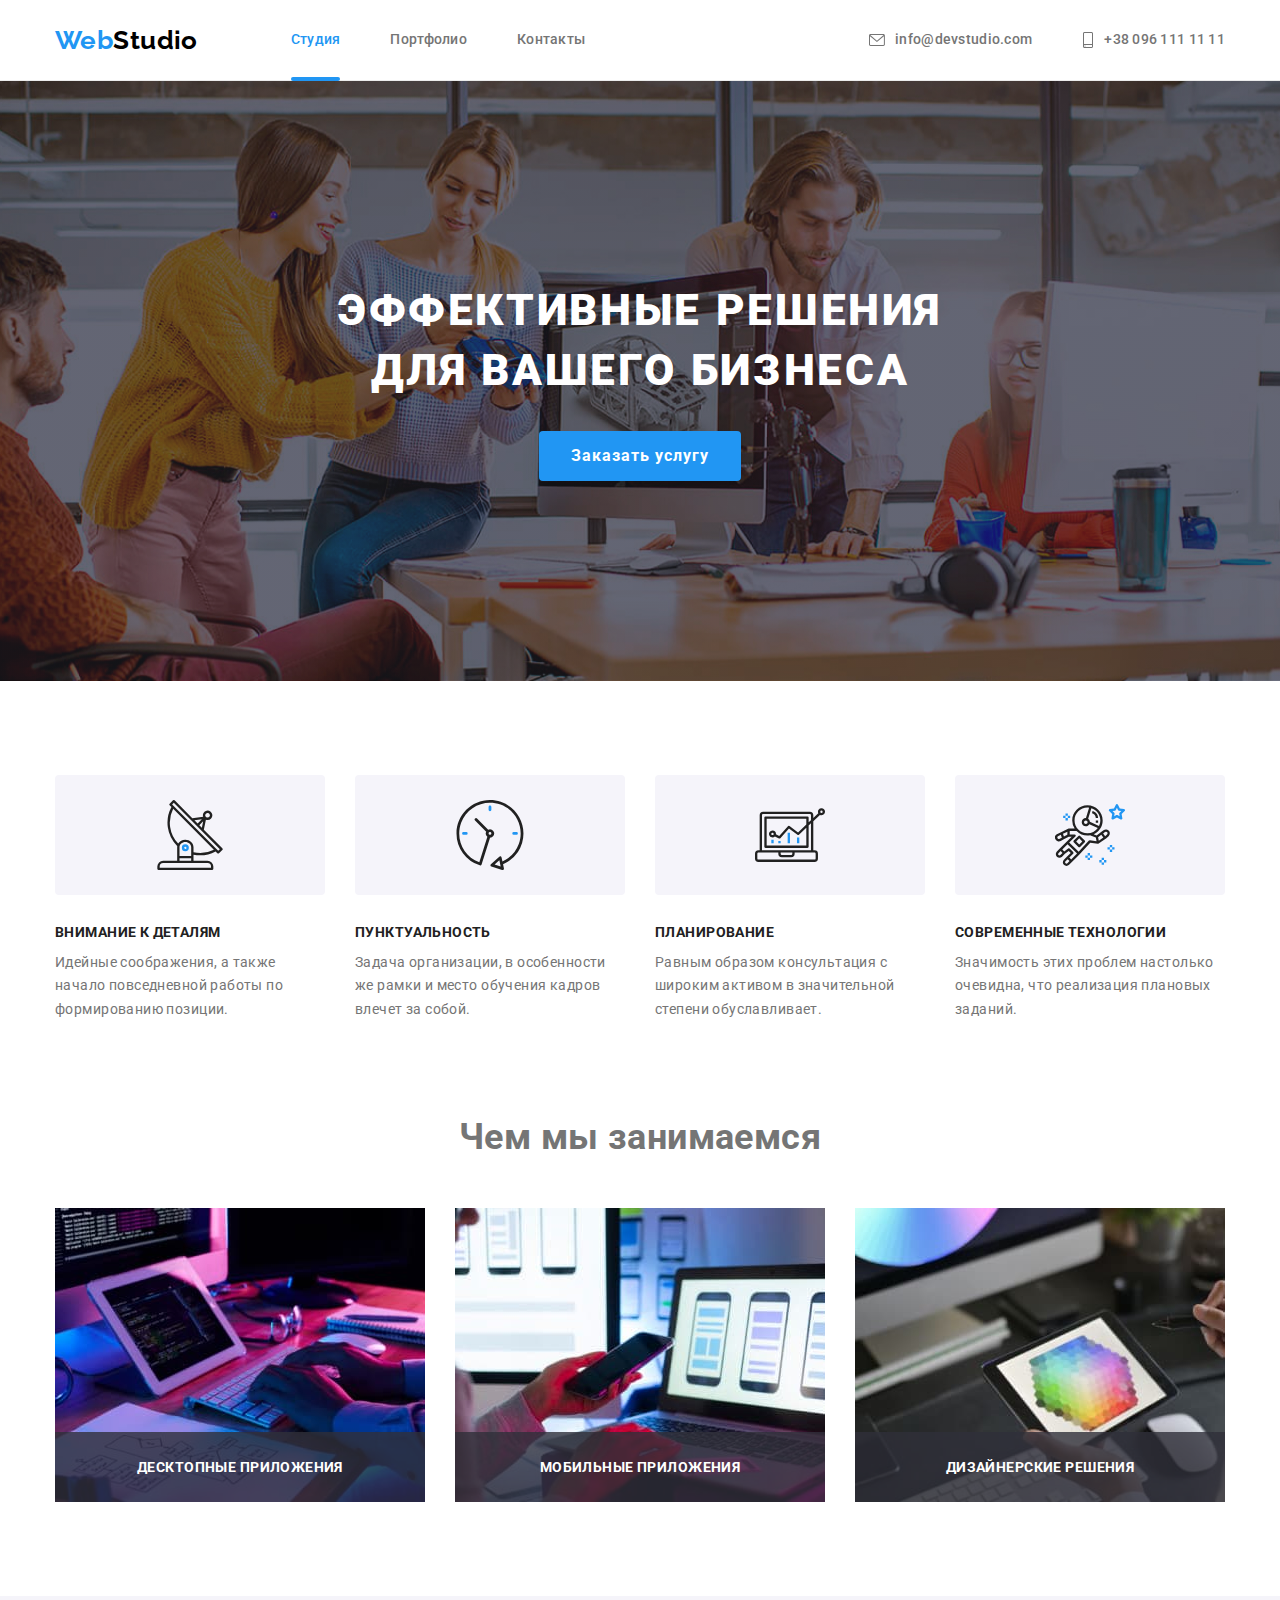
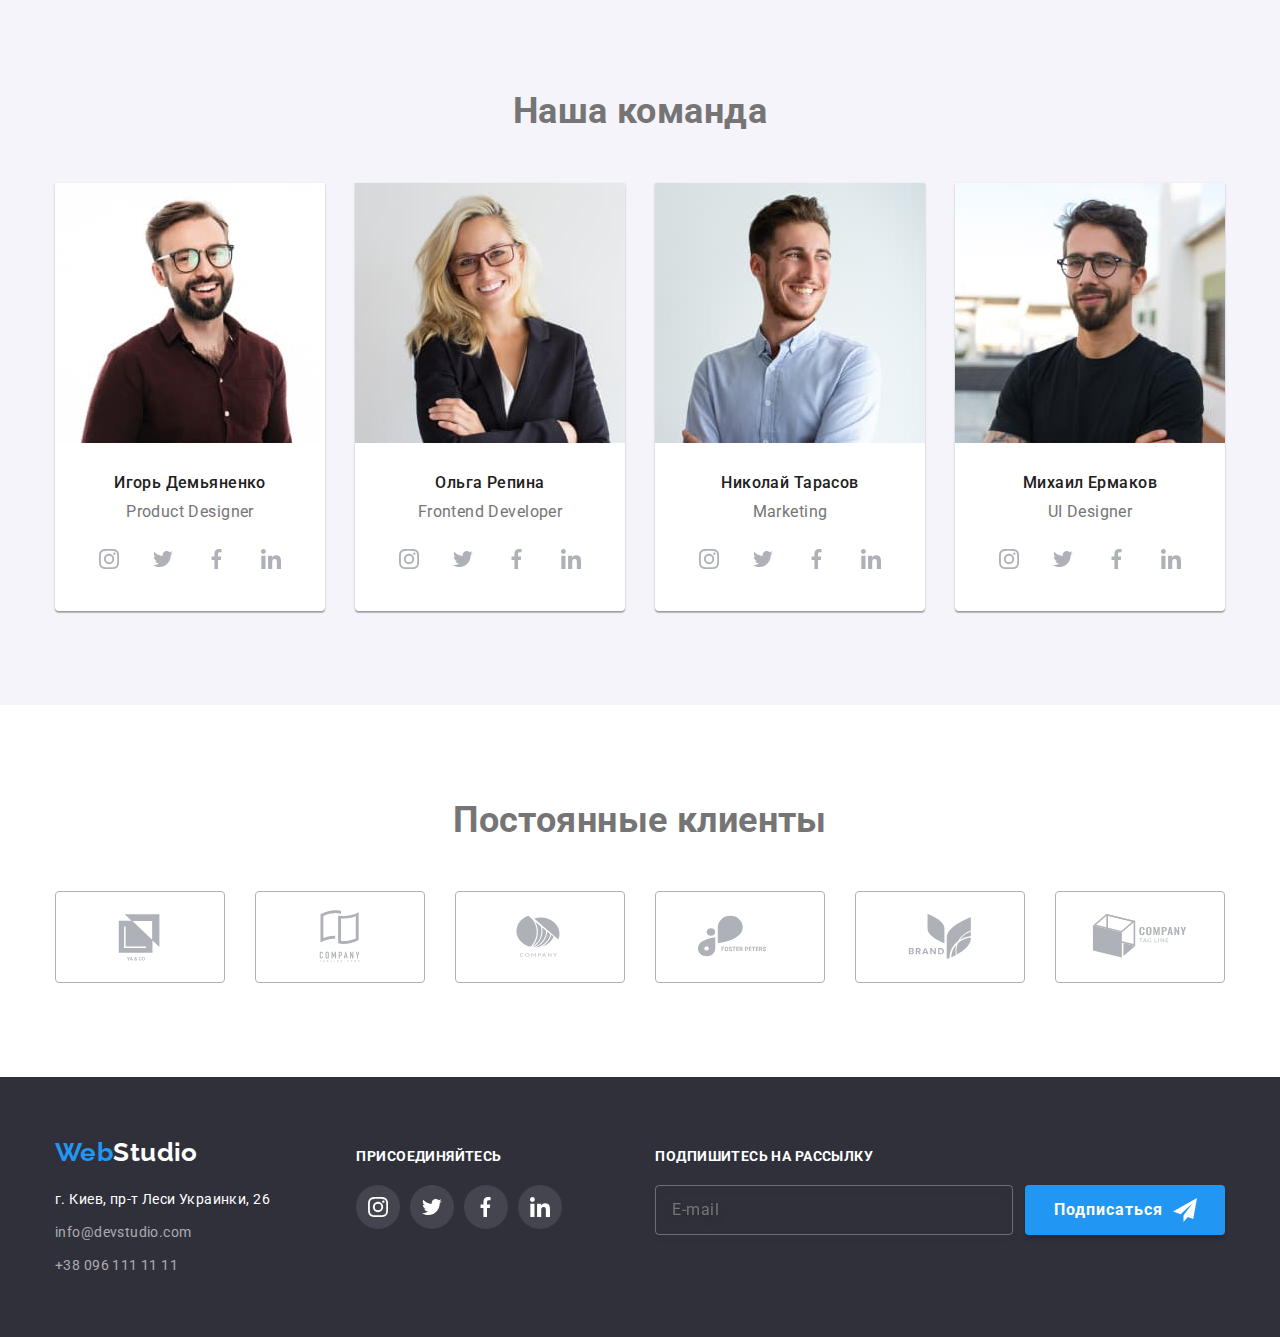
==== index.html @ 182e775f "Переніс файли з 7 ДЗ" ====
<!DOCTYPE html>
<html lang="ru">
  <head>
    <meta charset="UTF-8" />
    <meta http-equiv="X-UA-Compatible" content="IE=edge" />
    <meta name="viewport" content="width=device-width, initial-scale=1.0" />
    <title>Студия</title>
    <link
      rel="stylesheet"
      href="https://cdnjs.cloudflare.com/ajax/libs/modern-normalize/1.1.0/modern-normalize.min.css"
    />
    <link
      href="https://fonts.googleapis.com/css2?family=Raleway:wght@700&family=Roboto:wght@400;500;700;900&display=swap"
      rel="stylesheet"
    />
    <link rel="stylesheet" href="./css/main.min.css" />
  </head>
  <body>
    <!-- header сайту -->
    <header class="page-header">
      <div class="container container__page-header">
        <div class="main-menu">
          <a href="./index.html" class="logo logo__header"
            >Web<span class="logo__dark">Studio</span>
          </a>
          <nav class="nav">
            <ul class="nav-list">
              <li class="nav-list__item">
                <a href="./index.html" class="nav-list__link nav-list__link--active">Студия</a>
              </li>
              <li class="nav-list__item">
                <a href="./portfolio.html" class="nav-list__link">Портфолио</a>
              </li>
              <li class="nav-list__item"><a href="./" class="nav-list__link">Контакты</a></li>
            </ul>
          </nav>
        </div>
        <ul class="contact">
          <li class="contact__item">
            <a href="mailto:info@devstudio.com" class="contact__link">
              <svg class="contact__icon" width="16" height="12">
                <use href="./images/icons.svg#icon-mail"></use>
              </svg>
              info@devstudio.com
            </a>
          </li>
          <li class="contact__item">
            <a href="tel:+380961111111" class="contact__link">
              <svg class="contact__icon" width="12" height="16">
                <use href="./images/icons.svg#icon-phone"></use>
              </svg>
              +38 096 111 11 11
            </a>
          </li>
        </ul>
      </div>
    </header>

    <!-- main сторінки -->
    <main>
      <!-- Герой -->
      <section class="hero">
        <div class="container">
          <h1 class="hero__title">
            Эффективные решения <br />
            для вашего бизнеса
          </h1>
          <button type="button" class="btn btn__hero" data-modal-open>Заказать услугу</button>
        </div>
      </section>

      <!-- Преимущества -->
      <section class="section">
        <div class="container">
          <h2 class="visually-hidden">Преимущества</h2>
          <ul class="advantages">
            <li class="advantages__item">
              <div class="advantages__img-bcg">
                <svg class="advantages__img">
                  <use href="./images/icons.svg#icon-antenna"></use>
                </svg>
              </div>
              <h3 class="advantages__title">Внимание к деталям</h3>
              <p class="advantages__desc">
                Идейные соображения, а также начало повседневной работы по формированию позиции.
              </p>
            </li>
            <li class="advantages__item">
              <div class="advantages__img-bcg">
                <svg class="advantages__img">
                  <use href="./images/icons.svg#icon-clock"></use>
                </svg>
              </div>
              <h3 class="advantages__title">Пунктуальность</h3>
              <p class="advantages__desc">
                Задача организации, в особенности же рамки и место обучения кадров влечет за собой.
              </p>
            </li>
            <li class="advantages__item">
              <div class="advantages__img-bcg">
                <svg class="advantages__img">
                  <use href="./images/icons.svg#icon-diagram"></use>
                </svg>
              </div>
              <h3 class="advantages__title">Планирование</h3>
              <p class="advantages__desc">
                Равным образом консультация с широким активом в значительной степени обуславливает.
              </p>
            </li>
            <li class="advantages__item">
              <div class="advantages__img-bcg">
                <svg class="advantages__img">
                  <use href="./images/icons.svg#icon-astronaut"></use>
                </svg>
              </div>
              <h3 class="advantages__title">Современные технологии</h3>
              <p class="advantages__desc">
                Значимость этих проблем настолько очевидна, что реализация плановых заданий.
              </p>
            </li>
          </ul>
        </div>
      </section>

      <!-- Чем мы занимаемся -->
      <section class="section section--nopaddingtop">
        <div class="container">
          <h2 class="section__title">Чем мы занимаемся</h2>
          <ul class="activity">
            <li class="activity__item">
              <img
                src="./images/programming.jpg"
                alt="Процесс создания программного обеспечения"
                width="370"
                height="294"
              />
              <h3 class="activity__title">Десктопные приложения</h3>
            </li>
            <li class="activity__item">
              <img
                src="./images/qa.jpg"
                alt="Как мы тестируем наши проекты"
                width="370"
                height="294"
              />
              <h3 class="activity__title">Мобильные приложения</h3>
            </li>
            <li class="activity__item">
              <img
                src="./images/design.jpg"
                alt="Процесс создания индивидуального дизайна"
                width="370"
                height="294"
              />
              <h3 class="activity__title">Дизайнерские решения</h3>
            </li>
          </ul>
        </div>
      </section>

      <!-- Наша команда -->
      <section class="section section--team-bcg">
        <div class="container">
          <h2 class="section__title">Наша команда</h2>
          <ul class="team">
            <li class="team__item">
              <img
                src="./images/ihor.jpg"
                alt="Игорь Демьяненко продукт дизайнер"
                width="270"
                height="260"
              />
              <div class="team__div-desc">
                <h3 class="team__title">Игорь Демьяненко</h3>
                <p class="team__desc">Product Designer</p>
                <ul class="social">
                  <li class="social__item">
                    <a
                      class="social__link"
                      href="https://www.instagram.com/"
                      target="_blank"
                      rel="noopener noreferrer"
                    >
                      <svg class="social__icon">
                        <use href="./images/icons.svg#icon-instagram"></use>
                      </svg>
                    </a>
                  </li>
                  <li class="social__item">
                    <a
                      class="social__link"
                      href="https://twitter.com/"
                      target="_blank"
                      rel="noopener noreferrer"
                    >
                      <svg class="social__icon">
                        <use href="./images/icons.svg#icon-twitter"></use>
                      </svg>
                    </a>
                  </li>
                  <li class="social__item">
                    <a
                      class="social__link"
                      href="facebook.com"
                      target="_blank"
                      rel="noopener norferrer"
                    >
                      <svg class="social__icon">
                        <use href="./images/icons.svg#icon-facebook"></use>
                      </svg>
                    </a>
                  </li>
                  <li class="social__item">
                    <a
                      class="social__link"
                      href="https://linkedin.com/"
                      target="_blank"
                      rel="noopener noreferrer"
                    >
                      <svg class="social__icon">
                        <use href="./images/icons.svg#icon-linkedin"></use>
                      </svg>
                    </a>
                  </li>
                </ul>
              </div>
            </li>
            <li class="team__item">
              <img
                src="./images/olha.jpg"
                alt="Ольга Репина фронтент разработчик"
                width="270"
                height="260"
              />
              <div class="team__div-desc">
                <h3 class="team__title">Ольга Репина</h3>
                <p class="team__desc">Frontend Developer</p>
                <ul class="social">
                  <li class="social__item">
                    <a
                      class="social__link"
                      href="https://www.instagram.com/"
                      target="_blank"
                      rel="noopener noreferrer"
                    >
                      <svg class="social__icon">
                        <use href="./images/icons.svg#icon-instagram"></use>
                      </svg>
                    </a>
                  </li>
                  <li class="social__item">
                    <a
                      class="social__link"
                      href="https://twitter.com/"
                      target="_blank"
                      rel="noopener noreferrer"
                    >
                      <svg class="social__icon">
                        <use href="./images/icons.svg#icon-twitter"></use>
                      </svg>
                    </a>
                  </li>
                  <li class="social__item">
                    <a
                      class="social__link"
                      href="facebook.com"
                      target="_blank"
                      rel="noopener norferrer"
                    >
                      <svg class="social__icon">
                        <use href="./images/icons.svg#icon-facebook"></use>
                      </svg>
                    </a>
                  </li>
                  <li class="social__item">
                    <a
                      class="social__link"
                      href="https://linkedin.com/"
                      target="_blank"
                      rel="noopener noreferrer"
                    >
                      <svg class="social__icon">
                        <use href="./images/icons.svg#icon-linkedin"></use>
                      </svg>
                    </a>
                  </li>
                </ul>
              </div>
            </li>
            <li class="team__item">
              <img
                src="./images/myhail.jpg"
                alt="Николай Тарасов маркетинг"
                width="270"
                height="260"
              />
              <div class="team__div-desc">
                <h3 class="team__title">Николай Тарасов</h3>
                <p class="team__desc">Marketing</p>
                <ul class="social">
                  <li class="social__item">
                    <a
                      class="social__link"
                      href="https://www.instagram.com/"
                      target="_blank"
                      rel="noopener noreferrer"
                    >
                      <svg class="social__icon">
                        <use href="./images/icons.svg#icon-instagram"></use>
                      </svg>
                    </a>
                  </li>
                  <li class="social__item">
                    <a
                      class="social__link"
                      href="https://twitter.com/"
                      target="_blank"
                      rel="noopener noreferrer"
                    >
                      <svg class="social__icon">
                        <use href="./images/icons.svg#icon-twitter"></use>
                      </svg>
                    </a>
                  </li>
                  <li class="social__item">
                    <a
                      class="social__link"
                      href="facebook.com"
                      target="_blank"
                      rel="noopener norferrer"
                    >
                      <svg class="social__icon">
                        <use href="./images/icons.svg#icon-facebook"></use>
                      </svg>
                    </a>
                  </li>
                  <li class="social__item">
                    <a
                      class="social__link"
                      href="https://linkedin.com/"
                      target="_blank"
                      rel="noopener noreferrer"
                    >
                      <svg class="social__icon">
                        <use href="./images/icons.svg#icon-linkedin"></use>
                      </svg>
                    </a>
                  </li>
                </ul>
              </div>
            </li>
            <li class="team__item">
              <img
                src="./images/nikilaj.jpg"
                class="team-member-img"
                alt="Михаил Ермаков дизайнер"
                width="270"
                height="260"
              />
              <div class="team__div-desc">
                <h3 class="team__title">Михаил Ермаков</h3>
                <p class="team__desc">UI Designer</p>
                <ul class="social">
                  <li class="social__item">
                    <a
                      class="social__link"
                      href="https://www.instagram.com/"
                      target="_blank"
                      rel="noopener noreferrer"
                    >
                      <svg class="social__icon">
                        <use href="./images/icons.svg#icon-instagram"></use>
                      </svg>
                    </a>
                  </li>
                  <li class="social__item">
                    <a
                      class="social__link"
                      href="https://twitter.com/"
                      target="_blank"
                      rel="noopener noreferrer"
                    >
                      <svg class="social__icon">
                        <use href="./images/icons.svg#icon-twitter"></use>
                      </svg>
                    </a>
                  </li>
                  <li class="social__item">
                    <a
                      class="social__link"
                      href="facebook.com"
                      target="_blank"
                      rel="noopener norferrer"
                    >
                      <svg class="social__icon">
                        <use href="./images/icons.svg#icon-facebook"></use>
                      </svg>
                    </a>
                  </li>
                  <li class="social__item">
                    <a
                      class="social__link"
                      href="https://linkedin.com/"
                      target="_blank"
                      rel="noopener noreferrer"
                    >
                      <svg class="social__icon">
                        <use href="./images/icons.svg#icon-linkedin"></use>
                      </svg>
                    </a>
                  </li>
                </ul>
              </div>
            </li>
          </ul>
        </div>
      </section>

      <!-- Постоянные клиенты -->
      <section class="section">
        <div class="container">
          <h2 class="section__title">Постоянные клиенты</h2>
          <ul class="clients">
            <li class="clients__item">
              <a href="./" class="clients__link">
                <svg class="clients__logo">
                  <use href="./images/icons.svg#icon-ya-co"></use>
                </svg>
              </a>
            </li>
            <li class="clients__item">
              <a href="./" class="clients__link">
                <svg class="clients__logo">
                  <use href="./images/icons.svg#icon-tagline-company"></use>
                </svg>
              </a>
            </li>
            <li class="clients__item">
              <a href="./" class="clients__link">
                <svg class="clients__logo">
                  <use href="./images/icons.svg#icon-company"></use>
                </svg>
              </a>
            </li>
            <li class="clients__item">
              <a href="./" class="clients__link">
                <svg class="clients__logo">
                  <use href="./images/icons.svg#icon-foster-peters"></use>
                </svg>
              </a>
            </li>
            <li class="clients__item">
              <a href="./" class="clients__link">
                <svg class="clients__logo">
                  <use href="./images/icons.svg#icon-brand"></use>
                </svg>
              </a>
            </li>
            <li class="clients__item">
              <a href="./" class="clients__link">
                <svg class="clients__logo">
                  <use href="./images/icons.svg#icon-company-tag-line"></use>
                </svg>
              </a>
            </li>
          </ul>
        </div>
      </section>
    </main>

    <!-- footer сайту -->
    <footer class="footer">
      <div class="container container__footer">
        <div class="footer_address-box">
          <a href="./index.html" class="logo logo__footer"
            >Web<span class="logo logo__light">Studio</span></a
          >
          <address class="address">
            <ul>
              <li class="address__item">
                <a
                  href="https://goo.gl/maps/K3Pn72QrReQsGpMP8"
                  class="address__link"
                  target="_blank"
                  rel="noopener noreferrer"
                  >г. Киев, пр-т Леси Украинки, 26</a
                >
              </li>
              <li class="address__item">
                <a href="mailto:info@devstudio.com" class="address__link address__link--contacts"
                  >info@devstudio.com</a
                >
              </li>
              <li class="address__item">
                <a href="tel:+380961111111" class="address__link address__link--contacts"
                  >+38 096 111 11 11</a
                >
              </li>
            </ul>
          </address>
        </div>
        <div class="footer__social-box">
          <h3 class="footer__title">Присоединяйтесь</h3>
          <ul class="social">
            <li class="social__item">
              <a
                class="social__link social__footer"
                href="https://www.instagram.com/"
                target="_blank"
                rel="noopener noreferrer"
              >
                <svg class="social__icon social__icon--light">
                  <use href="./images/icons.svg#icon-instagram"></use>
                </svg>
              </a>
            </li>
            <li class="social__item">
              <a
                class="social__link social__footer"
                href="https://twitter.com/"
                target="_blank"
                rel="noopener noreferrer"
              >
                <svg class="social__icon social__icon--light">
                  <use href="./images/icons.svg#icon-twitter"></use>
                </svg>
              </a>
            </li>
            <li class="social__item">
              <a
                class="social__link social__footer"
                href="facebook.com"
                target="_blank"
                rel="noopener norferrer"
              >
                <svg class="social__icon social__icon--light">
                  <use href="./images/icons.svg#icon-facebook"></use>
                </svg>
              </a>
            </li>
            <li class="social__item">
              <a
                class="social__link social__footer"
                href="https://linkedin.com/"
                target="_blank"
                rel="noopener noreferrer"
              >
                <svg class="social__icon social__icon--light">
                  <use href="./images/icons.svg#icon-linkedin"></use>
                </svg>
              </a>
            </li>
          </ul>
        </div>
        <div class="footer__form-box">
          <h3 class="footer__title">Подпишитесь на рассылку</h3>
          <form class="footer__form">
            <label class="footer__form-label">
              <input type="email" placeholder="E-mail" class="footer__form-input" />
            </label>
            <button type="submit" class="footer__btn-send">
              Подписаться
              <svg class="footer__form-icon">
                <use href="./images/icons.svg#icon-send"></use>
              </svg>
            </button>
          </form>
        </div>
      </div>
    </footer>

    <!-- Backdrop -->
    <div class="backdrop is-hidden" data-modal>
      <div class="modal">
        <button class="modal__close" data-modal-close>
          <svg class="modal__close-icon">
            <use href="./images/icons.svg#icon-close"></use>
          </svg>
        </button>
        <h2 class="modal__title">Оставьте свои данные, мы вам перезвоним</h2>
        <form class="modal__form">
          <label class="modal__form-label"
            ><span class="modal__form-text">Имя</span>
            <input type="text" name="name" placeholder=" " class="modal__form-input" />
            <svg class="modal__form-icon">
              <use href="./images/icons.svg#icon-person-form"></use>
            </svg>
          </label>
          <label class="modal__form-label"
            ><span class="modal__form-text">Телефон</span>
            <input type="tel" name="tel" placeholder=" " class="modal__form-input" />
            <svg class="modal__form-icon">
              <use href="./images/icons.svg#icon-phone-form"></use>
            </svg>
          </label>
          <label class="modal__form-label"
            ><span class="modal__form-text">Почта</span>
            <input type="email" name="email" placeholder=" " class="modal__form-input" />
            <svg class="modal__form-icon">
              <use href="./images/icons.svg#icon-email-form"></use>
            </svg>
          </label>
          <label class="modal__form-label modal__form-label--textarea"
            ><span class="modal__form-text">Комментарий</span>
            <textarea
              name="coment"
              placeholder="Введите текст"
              class="modal__form-textarea"
            ></textarea>
          </label>
          <label class="modal__form-checkbox">
            <input type="checkbox" name="checkbox" class="modal__checkbox" />
            <span class="form__checkbox-icon"></span>
            Соглашаюсь с рассылкой и принимаю
            <a href="./" class="form__checkbox-link">Условия договора</a>
          </label>
          <button type="submit" class="btn btn__modal">Отправить</button>
        </form>
      </div>
    </div>

    <!-- Підключення js на сайт -->
    <script src="./js/modal.js"></script>
  </body>
</html>
---- css/main.min.css ----
h1,h2,h3,h4,h5,h6,p,ul,li{margin:0}img{display:block;max-width:100%;height:auto}ul{padding:0;list-style:none}a{text-decoration:none}body{font-family:"Roboto",sans-serif;font-size:14px;letter-spacing:0.03em;color:#757575;background-color:#fff}.container{width:1200px;padding:0 15px;margin:0 auto}.container__page-header{display:-webkit-box;display:-ms-flexbox;display:flex;-webkit-box-align:center;-ms-flex-align:center;align-items:center;-webkit-box-pack:justify;-ms-flex-pack:justify;justify-content:space-between}.logo{font-family:"Raleway",sans-serif;font-weight:700;font-size:26px;line-height:1.19;color:#2196f3}.logo__dark{color:#000}.logo__light{color:#fff}.logo__header{margin-right:93px}.logo__footer{display:block;margin-bottom:20px}.page-header{border-bottom:1px solid #ececec}.main-menu{display:-webkit-inline-box;display:-ms-inline-flexbox;display:inline-flex;-webkit-box-align:center;-ms-flex-align:center;align-items:center}.nav-list{display:-webkit-inline-box;display:-ms-inline-flexbox;display:inline-flex}.nav-list__item:not(:last-child),.contact__item:not(:last-child){margin-right:50px}.nav-list__link{display:block;font-weight:500;line-height:1.14;letter-spacing:0.02em;padding:32px 0;color:var(--body-title-color);-webkit-transition:color 250ms cubic-bezier(0.4, 0, 0.2, 1);transition:color 250ms cubic-bezier(0.4, 0, 0.2, 1)}.nav-list__link:hover,.nav-list__link:focus{color:#2196f3}.nav-list__link--active{position:relative;color:#2196f3}.nav-list__link--active::after{content:'';position:absolute;width:100%;height:4px;bottom:-1px;left:0;border-radius:2px;background-color:#2196f3}.contact{display:-webkit-inline-box;display:-ms-inline-flexbox;display:inline-flex}.contact__link{display:-webkit-box;display:-ms-flexbox;display:flex;-webkit-box-align:center;-ms-flex-align:center;align-items:center;color:#757575;font-weight:500;line-height:1.14;letter-spacing:0.02em;padding:32px 0;-webkit-transition:color 250ms cubic-bezier(0.4, 0, 0.2, 1);transition:color 250ms cubic-bezier(0.4, 0, 0.2, 1)}.contact__link:hover .contact__icon,.contact__link:focus .contact__icon{fill:#2196f3}.contact__link:hover,.contact__link:focus{color:#2196f3}.contact__icon{margin-right:10px;fill:currentColor;-webkit-transition:fill 250ms cubic-bezier(0.4, 0, 0.2, 1);transition:fill 250ms cubic-bezier(0.4, 0, 0.2, 1)}.hero{padding-top:200px;padding-bottom:200px;background:-webkit-gradient(linear, left top, left bottom, from(rgba(47,48,58,0.4)), to(rgba(47,48,58,0.4))),url(./../images/Img.jpg);background:linear-gradient(rgba(47,48,58,0.4), rgba(47,48,58,0.4)),url(./../images/Img.jpg);background-repeat:no-repeat;background-position:center;background-size:1600px;max-width:1600px;margin:0 auto}.hero .container{text-align:center}.hero__title{margin-bottom:30px;font-weight:900;font-size:44px;line-height:1.36;text-align:center;letter-spacing:0.06em;text-transform:uppercase;color:#fff}.btn{border:none;border-radius:4px;font-family:inherit;font-weight:500;font-size:16px;line-height:1.63;text-align:center;letter-spacing:0.03em;color:#212121;background-color:#f5f4fa;cursor:pointer;-webkit-transition:background-color 250ms cubic-bezier(0.4, 0, 0.2, 1),color 250ms cubic-bezier(0.4, 0, 0.2, 1),-webkit-box-shadow 250ms cubic-bezier(0.4, 0, 0.2, 1);transition:background-color 250ms cubic-bezier(0.4, 0, 0.2, 1),color 250ms cubic-bezier(0.4, 0, 0.2, 1),-webkit-box-shadow 250ms cubic-bezier(0.4, 0, 0.2, 1);transition:background-color 250ms cubic-bezier(0.4, 0, 0.2, 1),color 250ms cubic-bezier(0.4, 0, 0.2, 1),box-shadow 250ms cubic-bezier(0.4, 0, 0.2, 1);transition:background-color 250ms cubic-bezier(0.4, 0, 0.2, 1),color 250ms cubic-bezier(0.4, 0, 0.2, 1),box-shadow 250ms cubic-bezier(0.4, 0, 0.2, 1),-webkit-box-shadow 250ms cubic-bezier(0.4, 0, 0.2, 1)}.btn__hero{padding:10px 32px;font-weight:700;line-height:1.87;letter-spacing:0.06em;color:#fff;background-color:#2196f3;-webkit-box-shadow:0px 4px 4px rgba(0,0,0,0.15);box-shadow:0px 4px 4px rgba(0,0,0,0.15)}.btn__hero:hover,.btn__hero:focus{background:#188ce8}.section{padding-top:94px;padding-bottom:94px}.section--nopaddingtop{padding-top:0}.section--team-bcg{background-color:#f5f4fa}.section__title{margin-bottom:50px;font-weight:700;font-size:36px;line-height:1.17;text-align:center;color:#757575}.visually-hidden{position:absolute;width:1px;height:1px;margin:-1px;border:0;padding:0;white-space:nowrap;-webkit-clip-path:inset(100%);clip-path:inset(100%);clip:rect(0 0 0 0);overflow:hidden}.advantages{display:-webkit-box;display:-ms-flexbox;display:flex}.advantages__item{width:270px}.advantages__item:not(:last-child){margin-right:30px}.advantages__img-bcg{display:-webkit-box;display:-ms-flexbox;display:flex;-webkit-box-align:center;-ms-flex-align:center;align-items:center;-webkit-box-pack:center;-ms-flex-pack:center;justify-content:center;height:120px;margin-bottom:30px;background-color:#f5f4fa;border-radius:4px}.advantages__img{width:70px;height:70px}.advantages__title{margin-bottom:10px;font-size:14px;font-weight:700;line-height:1.14;text-transform:uppercase;color:#212121}.advantages__desc{line-height:1.71}.activity{display:-webkit-box;display:-ms-flexbox;display:flex}.activity__item{position:relative}.activity__item:not(:last-child){margin-right:30px}.activity__title{position:absolute;bottom:0;left:0;display:-webkit-box;display:-ms-flexbox;display:flex;-webkit-box-align:center;-ms-flex-align:center;align-items:center;-webkit-box-pack:center;-ms-flex-pack:center;justify-content:center;width:100%;height:70px;font-size:14px;text-transform:uppercase;color:#fff;background-color:rgba(47,48,58,0.8)}.team{display:-webkit-box;display:-ms-flexbox;display:flex}.team__item{width:270px;border-radius:0 0 4px 4px;background-color:#fff;-webkit-box-shadow:0px 1px 3px rgba(0,0,0,0.12),0px 1px 1px rgba(0,0,0,0.14),0px 2px 1px rgba(0,0,0,0.2);box-shadow:0px 1px 3px rgba(0,0,0,0.12),0px 1px 1px rgba(0,0,0,0.14),0px 2px 1px rgba(0,0,0,0.2)}.team__item:not(:last-child){margin-right:30px}.team__div-desc{padding-top:30px;padding-bottom:30px}.team__title{font-size:16px;line-height:1.19;text-align:center;margin-bottom:10px;font-weight:500;color:#212121}.team__desc{font-size:16px;line-height:1.19;text-align:center;margin-bottom:16px}.social{display:-webkit-box;display:-ms-flexbox;display:flex;-webkit-box-pack:center;-ms-flex-pack:center;justify-content:center}.social__item{width:44px;height:44px}.social__item:not(:last-child){margin-right:10px}.social__link{display:-webkit-box;display:-ms-flexbox;display:flex;-webkit-box-align:center;-ms-flex-align:center;align-items:center;-webkit-box-pack:center;-ms-flex-pack:center;justify-content:center;width:100%;height:100%;border-radius:50%;-webkit-transition:background-color 250ms cubic-bezier(0.4, 0, 0.2, 1);transition:background-color 250ms cubic-bezier(0.4, 0, 0.2, 1)}.social__link:hover,.social__link:focus{background-color:#2196f3}.social__icon{width:20px;height:20px;fill:#afb1b8;-webkit-transition:fill 250ms cubic-bezier(0.4, 0, 0.2, 1);transition:fill 250ms cubic-bezier(0.4, 0, 0.2, 1)}.social__link:hover .social__icon,.social__link:focus .social__icon{fill:#fff}.social__footer{background-color:rgba(255,255,255,0.1)}.social__icon--light{fill:#fff}.clients{display:-webkit-inline-box;display:-ms-inline-flexbox;display:inline-flex}.clients__item{width:170px;height:92px}.clients__item:not(:last-child){margin-right:30px}.clients__link{display:-webkit-box;display:-ms-flexbox;display:flex;-webkit-box-pack:center;-ms-flex-pack:center;justify-content:center;-webkit-box-align:center;-ms-flex-align:center;align-items:center;width:100%;height:100%;border:1px solid #afb1b8;border-radius:4px;-webkit-transition:border 250ms cubic-bezier(0.4, 0, 0.2, 1);transition:border 250ms cubic-bezier(0.4, 0, 0.2, 1)}.clients__link:hover,.clients__link:focus{border-color:#2196f3}.clients__logo{width:106px;height:60px;fill:#afb1b8;-webkit-transition:fill 250ms cubic-bezier(0.4, 0, 0.2, 1);transition:fill 250ms cubic-bezier(0.4, 0, 0.2, 1)}.clients__link:hover .clients__logo,.clients__link:focus .clients__logo{fill:#2196f3}.footer{padding-top:60px;padding-bottom:60px;background-color:#2f303a}.footer_address-box{margin-right:70px;-webkit-box-flex:1;-ms-flex-positive:1;flex-grow:1}.address{font-style:normal}.address__link{display:block;line-height:1.71;color:#fff}.address__link--contacts{color:rgba(255,255,255,0.6)}.address__item:not(:last-child){margin-bottom:9px}.container__footer{display:-webkit-box;display:-ms-flexbox;display:flex;-webkit-box-align:baseline;-ms-flex-align:baseline;align-items:baseline}.footer__social-box{margin-right:93px}.footer__title{margin-bottom:20px;font-size:14px;line-height:1.14;text-transform:uppercase;color:#fff}.footer__form{display:-webkit-box;display:-ms-flexbox;display:flex;-webkit-box-align:center;-ms-flex-align:center;align-items:center}.footer__form-label{margin-right:12px}.footer__form-input{width:358px;height:50px;padding:15px 16px;font-size:16px;line-height:1.25;letter-spacing:0.03em;color:rgba(255,255,255,0.6);background-color:transparent;border:1px solid rgba(255,255,255,0.3);-webkit-filter:drop-shadow(0px 4px 4px rgba(0,0,0,0.15));filter:drop-shadow(0px 4px 4px rgba(0,0,0,0.15));border-radius:4px;-webkit-transition:border-color 250ms cubic-bezier(0.4, 0, 0.2, 1);transition:border-color 250ms cubic-bezier(0.4, 0, 0.2, 1)}.footer__form-input:focus-within{outline:none;border-color:#2196f3}.footer__form-input:not(:placeholder-shown){border-color:#2196f3;color:#fff}.footer__btn-send{display:-webkit-box;display:-ms-flexbox;display:flex;-webkit-box-align:center;-ms-flex-align:center;align-items:center;text-align:center;padding:10px 28px 10px 29px;font-weight:700;font-size:16px;line-height:1.87;letter-spacing:0.06em;color:#fff;background-color:#2196f3;-webkit-box-shadow:0px 4px 4px rgba(0,0,0,0.15);box-shadow:0px 4px 4px rgba(0,0,0,0.15);border-radius:4px;border:none;cursor:pointer}.footer__form-icon{width:24px;height:24px;margin-left:10px;fill:#fff}.backdrop{position:fixed;top:0;left:0;width:100%;height:100%;background-color:rgba(0,0,0,0.2);opacity:1;-webkit-transition:opacity 250ms cubic-bezier(0.4, 0, 0.2, 1);transition:opacity 250ms cubic-bezier(0.4, 0, 0.2, 1)}.backdrop.is-hidden{opacity:0;pointer-events:none;visibility:hidden}.modal{position:absolute;top:50%;left:50%;width:528px;height:581px;padding:40px;background-color:#fff;-webkit-box-shadow:0px 1px 3px rgba(0,0,0,0.12),0px 1px 1px rgba(0,0,0,0.14),0px 2px 1px rgba(0,0,0,0.2);box-shadow:0px 1px 3px rgba(0,0,0,0.12),0px 1px 1px rgba(0,0,0,0.14),0px 2px 1px rgba(0,0,0,0.2);border-radius:4px;-webkit-transform:translate(-50%, -50%) scale(1);transform:translate(-50%, -50%) scale(1);-webkit-transition:visibility 250ms cubic-bezier(0.4, 0, 0.2, 1),-webkit-transform 250ms cubic-bezier(0.4, 0, 0.2, 1);transition:visibility 250ms cubic-bezier(0.4, 0, 0.2, 1),-webkit-transform 250ms cubic-bezier(0.4, 0, 0.2, 1);transition:transform 250ms cubic-bezier(0.4, 0, 0.2, 1),visibility 250ms cubic-bezier(0.4, 0, 0.2, 1);transition:transform 250ms cubic-bezier(0.4, 0, 0.2, 1),visibility 250ms cubic-bezier(0.4, 0, 0.2, 1),-webkit-transform 250ms cubic-bezier(0.4, 0, 0.2, 1)}.backdrop.is-hidden .modal{-webkit-transform:translate(-50%, -50%) scale(0.9);transform:translate(-50%, -50%) scale(0.9)}.modal__close{position:absolute;top:8px;right:8px;width:30px;height:30px;display:-webkit-box;display:-ms-flexbox;display:flex;-webkit-box-align:center;-ms-flex-align:center;align-items:center;-webkit-box-pack:center;-ms-flex-pack:center;justify-content:center;background-color:transparent;border-radius:50%;border:1px solid rgba(0,0,0,0.1);cursor:pointer}.modal__close-icon{width:11px;height:11px;fill:#000;-webkit-transition:fill 250ms cubic-bezier(0.4, 0, 0.2, 1);transition:fill 250ms cubic-bezier(0.4, 0, 0.2, 1)}.modal__close:hover .modal__close-icon,.modal__close:focus .modal__close-icon{fill:#2196f3}.modal__title{margin-bottom:12px;font-size:20px;text-align:center;color:#212121}.modal__form{display:-webkit-box;display:-ms-flexbox;display:flex;-webkit-box-orient:vertical;-webkit-box-direction:normal;-ms-flex-direction:column;flex-direction:column;-webkit-box-align:center;-ms-flex-align:center;align-items:center}.modal__form-label{position:relative;display:block;width:100%;margin-bottom:10px}.modal__form-label--textarea{margin-bottom:20px}.modal__form-label input,.modal__form-label textarea{width:100%;border-color:rgba(33,33,33,0.2);border-width:1px;border-style:solid;border-radius:4px;-webkit-transition:border-color 250ms cubic-bezier(0.4, 0, 0.2, 1);transition:border-color 250ms cubic-bezier(0.4, 0, 0.2, 1)}.modal__form-text{margin-bottom:4px;font-size:12px;line-height:1.17;letter-spacing:0.01em;color:#757575}.modal__form-input{height:40px;padding-left:42px;padding-right:10px}.modal__form-input:focus-within{outline:none;border-color:#2196f3}.modal__form-input:not(:placeholder-shown){border-color:#2196f3;color:#212121}.modal__form-textarea{display:block;height:120px;padding:12px 16px;resize:none}.modal__form-textarea:focus-within{outline:none;border-color:#2196f3}.modal__form-textarea:not(:placeholder-shown){border-color:#2196f3;color:#212121}.modal__form-checkbox{display:-webkit-inline-box;display:-ms-inline-flexbox;display:inline-flex;-webkit-box-align:center;-ms-flex-align:center;align-items:center;margin-bottom:30px;line-height:1.71}.modal__form-icon{width:18px;height:18px;position:absolute;bottom:11px;left:12px;fill:#212121;-webkit-transition:fill 250ms cubic-bezier(0.4, 0, 0.2, 1);transition:fill 250ms cubic-bezier(0.4, 0, 0.2, 1)}.modal__form-input:focus-within+.modal__form-icon,.modal__form-input:not(:placeholder-shown)+.modal__form-icon{fill:#2196f3}.form__checkbox-icon{width:16px;height:15px;margin-right:9px;border:2px solid #212121;border-radius:2px;background-color:transparent;background-image:none;-webkit-transition:background-color 250ms cubic-bezier(0.4, 0, 0.2, 1),background-image 250ms cubic-bezier(0.4, 0, 0.2, 1);transition:background-color 250ms cubic-bezier(0.4, 0, 0.2, 1),background-image 250ms cubic-bezier(0.4, 0, 0.2, 1)}.modal__checkbox:checked+.form__checkbox-icon{background-image:url("../images/checkbox-checked.svg");background-repeat:no-repeat;background-position:center;background-color:#2196f3;border-radius:2px;border:none}.modal__checkbox{-webkit-appearance:none;-moz-appearance:none;appearance:none}.form__checkbox-link{margin-left:4px;color:#2196f3;text-decoration:underline}.btn__modal{padding:10px 32px;font-weight:700;line-height:1.87;letter-spacing:0.06em;color:#fff;background-color:#2196f3;-webkit-box-shadow:0px 4px 4px rgba(0,0,0,0.15);box-shadow:0px 4px 4px rgba(0,0,0,0.15)}.btn__modal:hover,.btn__modal:focus{background:#188ce8}.works-nav{display:-webkit-box;display:-ms-flexbox;display:flex;-webkit-box-pack:center;-ms-flex-pack:center;justify-content:center}.works-nav__portfolio{margin-bottom:50px}.works-nav__item:not(:last-child){margin-right:8px}.btn__works{padding:6px 22px}.btn__works:active,.btn__works:hover,.btn__works:focus{background-color:#2196f3;color:#fff;-webkit-box-shadow:0px 3px 1px rgba(0,0,0,0.1),0px 1px 2px rgba(0,0,0,0.08),0px 2px 2px rgba(0,0,0,0.12);box-shadow:0px 3px 1px rgba(0,0,0,0.1),0px 1px 2px rgba(0,0,0,0.08),0px 2px 2px rgba(0,0,0,0.12)}.layout{display:-webkit-box;display:-ms-flexbox;display:flex;-ms-flex-wrap:wrap;flex-wrap:wrap}.layout__works{margin-top:-30px;margin-left:-30px}.works__link{display:block}.works__link:hover,.works__link:focus{-webkit-box-shadow:0px 1px 1px rgba(0,0,0,0.12),0px 4px 4px rgba(0,0,0,0.06),1px 4px 6px rgba(0,0,0,0.16);box-shadow:0px 1px 1px rgba(0,0,0,0.12),0px 4px 4px rgba(0,0,0,0.06),1px 4px 6px rgba(0,0,0,0.16);cursor:pointer}.works__item{-ms-flex-preferred-size:calc((100% - 90px) / 3);flex-basis:calc((100% - 90px) / 3);margin-top:30px;margin-left:30px}.works__img{position:relative;overflow:hidden}.works__overlay{position:absolute;width:100%;height:100%;display:-webkit-box;display:-ms-flexbox;display:flex;-webkit-box-align:center;-ms-flex-align:center;align-items:center;background-color:rgba(33,150,243,0.9);-webkit-transform:translate(0, 0);transform:translate(0, 0);-webkit-transition:-webkit-transform 250ms cubic-bezier(0.4, 0, 0.2, 1);transition:-webkit-transform 250ms cubic-bezier(0.4, 0, 0.2, 1);transition:transform 250ms cubic-bezier(0.4, 0, 0.2, 1);transition:transform 250ms cubic-bezier(0.4, 0, 0.2, 1), -webkit-transform 250ms cubic-bezier(0.4, 0, 0.2, 1)}.works__link:hover .works__overlay,.works__link:focus .works__overlay{-webkit-transform:translate(0, -100%);transform:translate(0, -100%)}.works__overlay-desc{padding:24px;font-size:18px;line-height:1.56;color:#fff}.works__desc{padding:20px 24px;background:#fff;border-width:0 1px 1px 1px;border-style:solid;border-color:#efefef}.works__title{font-weight:700;font-size:18px;line-height:2;letter-spacing:0.06em;color:#212121}.works__text{display:block;font-size:16px;line-height:1.87;color:#757575}
/*# sourceMappingURL=main.min.css.map */
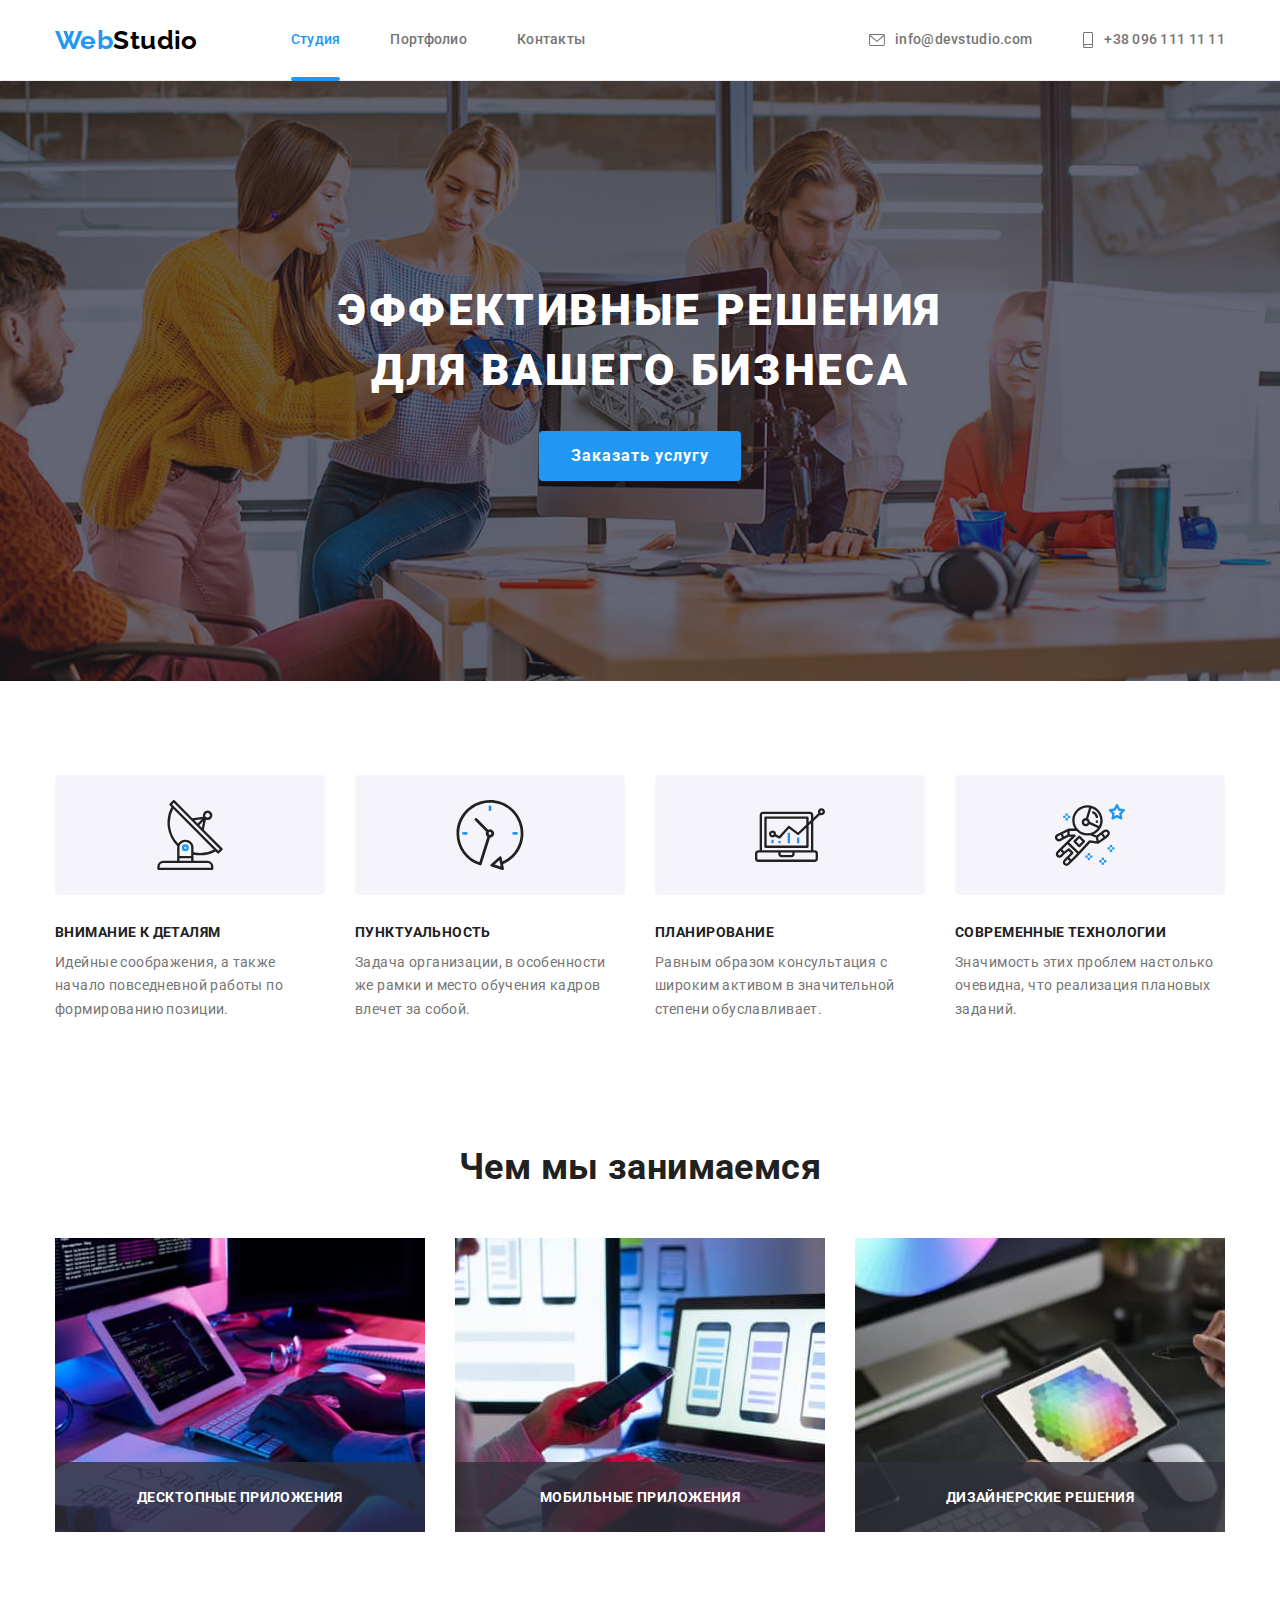
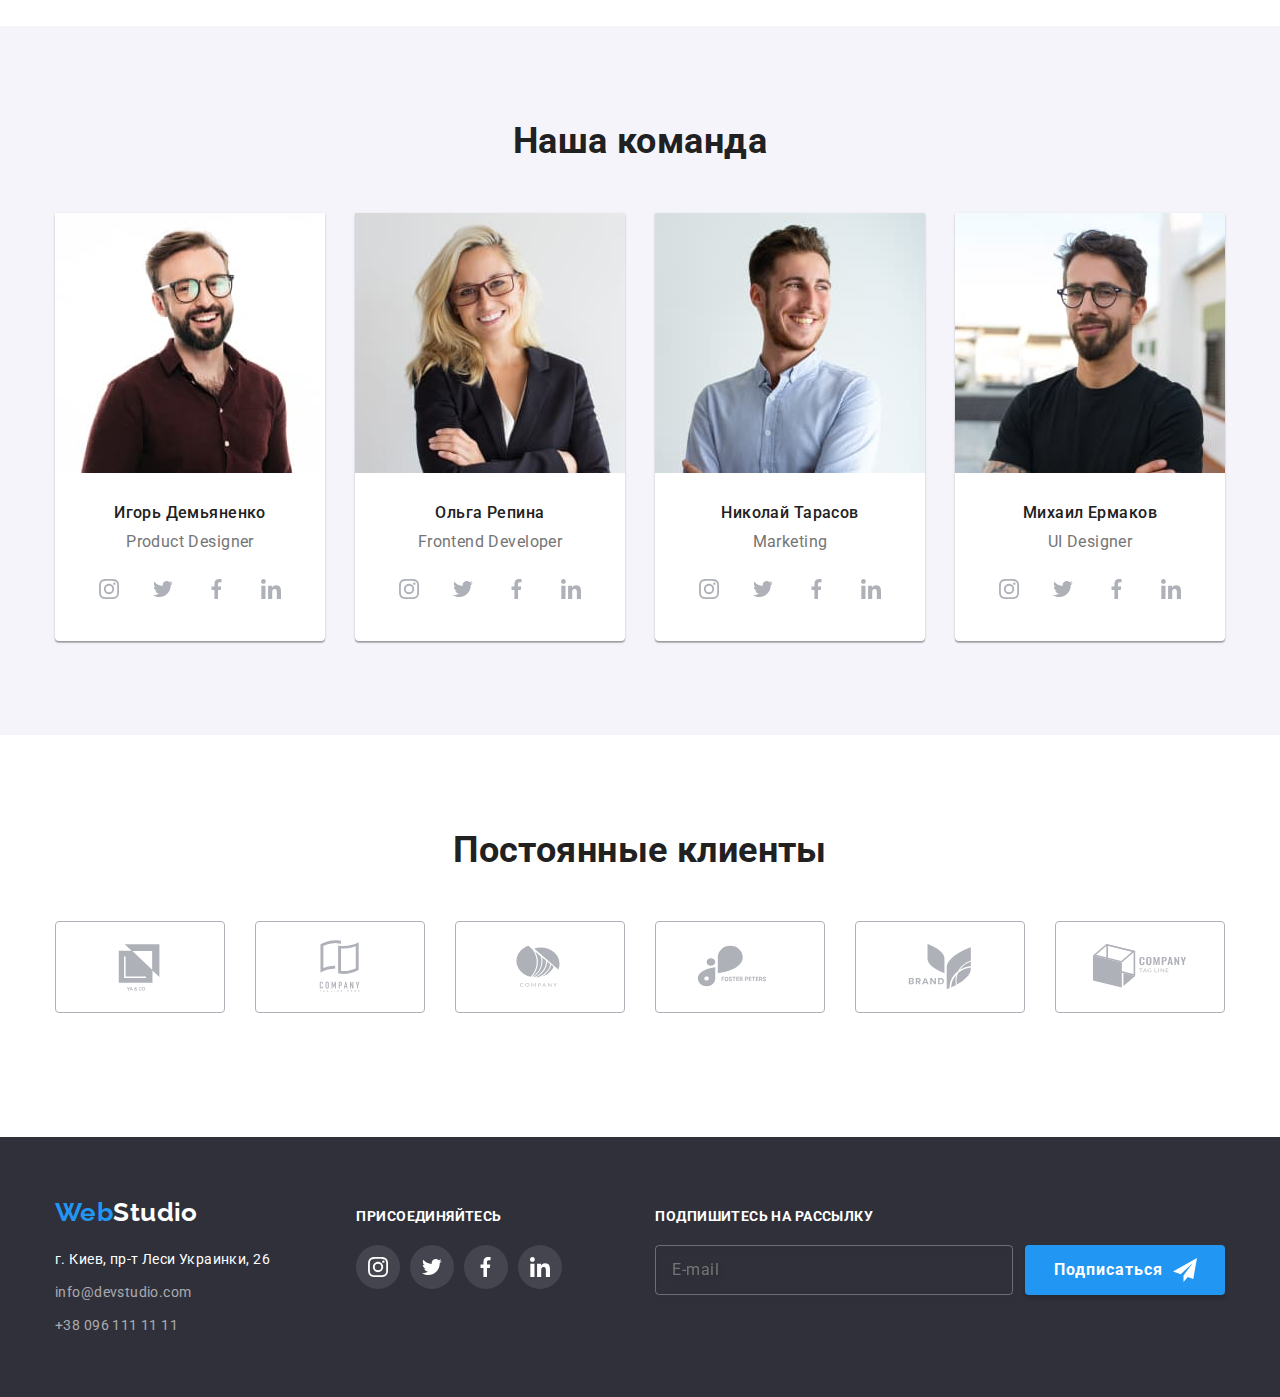
==== commit b902cdf8: "Головна готова" ====
--- a/index.html
+++ b/index.html
@@ -23,6 +23,47 @@
           <a href="./index.html" class="logo logo__header"
             >Web<span class="logo__dark">Studio</span>
           </a>
+          <button type="button" class="menu-button is-open" data-menu-open>
+            <svg class="menu-button__icon" aria-label="Переключатель мобильного меню">
+              <use href="./images/icons.svg#menu-burger"></use>
+            </svg>
+          </button>
+          <div class="mobile-menu is-open" data-menu>
+            <button type="button" class="mobile-menu__button" data-menu-close>
+              <svg class="mobile-menu__icon">
+                <use href="./images/icons.svg#menu-close"></use>
+              </svg>
+            </button>
+            <ul class="mobile-menu__list">
+              <li class="mobile-menu__item"><a href="./" class="mobile-menu__link">Студия</a></li>
+              <li class="mobile-menu__item">
+                <a href="./portfolio.html" class="mobile-menu__link">Портфолио</a>
+              </li>
+              <li class="mobile-menu__item"><a href="" class="mobile-menu__link">Контакты</a></li>
+            </ul>
+            <div class="mobile-menu-footer">
+              <a href="tel:+380961111111" class="mobile-menu-footer__tel">+38 096 111 11 11</a>
+              <a href="mailto:info@devstudio.com" class="mobile-menu-footer__mail"
+                >info@devstudio.com</a
+              >
+              <ul class="mobile-menu-footer__list">
+                <li class="mobile-menu-footer__item">
+                  <a href="" class="mobile-menu-footer__link mobile-menu-footer__link--nopadding"
+                    >Instagram</a
+                  >
+                </li>
+                <li class="mobile-menu-footer__item">
+                  <a href="" class="mobile-menu-footer__link">Twitter</a>
+                </li>
+                <li class="mobile-menu-footer__item">
+                  <a href="" class="mobile-menu-footer__link">Facebook</a>
+                </li>
+                <li class="mobile-menu-footer__item">
+                  <a href="" class="mobile-menu-footer__link">LinkedIn</a>
+                </li>
+              </ul>
+            </div>
+          </div>
           <nav class="nav">
             <ul class="nav-list">
               <li class="nav-list__item">
@@ -38,7 +79,7 @@
         <ul class="contact">
           <li class="contact__item">
             <a href="mailto:info@devstudio.com" class="contact__link">
-              <svg class="contact__icon" width="16" height="12">
+              <svg class="contact__icon contact__icon--mail">
                 <use href="./images/icons.svg#icon-mail"></use>
               </svg>
               info@devstudio.com
@@ -46,7 +87,7 @@
           </li>
           <li class="contact__item">
             <a href="tel:+380961111111" class="contact__link">
-              <svg class="contact__icon" width="12" height="16">
+              <svg class="contact__icon contact__icon--phone">
                 <use href="./images/icons.svg#icon-phone"></use>
               </svg>
               +38 096 111 11 11
@@ -123,7 +164,7 @@
       </section>
 
       <!-- Чем мы занимаемся -->
-      <section class="section section--nopaddingtop">
+      <section class="section section--nopaddingtop section--hidden">
         <div class="container">
           <h2 class="section__title">Чем мы занимаемся</h2>
           <ul class="activity">
@@ -169,6 +210,7 @@
                 alt="Игорь Демьяненко продукт дизайнер"
                 width="270"
                 height="260"
+                class="team__img"
               />
               <div class="team__div-desc">
                 <h3 class="team__title">Игорь Демьяненко</h3>
@@ -231,6 +273,7 @@
                 alt="Ольга Репина фронтент разработчик"
                 width="270"
                 height="260"
+                class="team__img"
               />
               <div class="team__div-desc">
                 <h3 class="team__title">Ольга Репина</h3>
@@ -293,6 +336,7 @@
                 alt="Николай Тарасов маркетинг"
                 width="270"
                 height="260"
+                class="team__img"
               />
               <div class="team__div-desc">
                 <h3 class="team__title">Николай Тарасов</h3>
@@ -352,10 +396,10 @@
             <li class="team__item">
               <img
                 src="./images/nikilaj.jpg"
-                class="team-member-img"
                 alt="Михаил Ермаков дизайнер"
                 width="270"
                 height="260"
+                class="team__img"
               />
               <div class="team__div-desc">
                 <h3 class="team__title">Михаил Ермаков</h3>
@@ -621,5 +665,6 @@
 
     <!-- Підключення js на сайт -->
     <script src="./js/modal.js"></script>
+    <script src="./js/mobile-menu.js"></script>
   </body>
 </html>
--- a/css/main.min.css
+++ b/css/main.min.css
@@ -1,2 +1,2 @@
-h1,h2,h3,h4,h5,h6,p,ul,li{margin:0}img{display:block;max-width:100%;height:auto}ul{padding:0;list-style:none}a{text-decoration:none}body{font-family:"Roboto",sans-serif;font-size:14px;letter-spacing:0.03em;color:#757575;background-color:#fff}.container{width:1200px;padding:0 15px;margin:0 auto}.container__page-header{display:-webkit-box;display:-ms-flexbox;display:flex;-webkit-box-align:center;-ms-flex-align:center;align-items:center;-webkit-box-pack:justify;-ms-flex-pack:justify;justify-content:space-between}.logo{font-family:"Raleway",sans-serif;font-weight:700;font-size:26px;line-height:1.19;color:#2196f3}.logo__dark{color:#000}.logo__light{color:#fff}.logo__header{margin-right:93px}.logo__footer{display:block;margin-bottom:20px}.page-header{border-bottom:1px solid #ececec}.main-menu{display:-webkit-inline-box;display:-ms-inline-flexbox;display:inline-flex;-webkit-box-align:center;-ms-flex-align:center;align-items:center}.nav-list{display:-webkit-inline-box;display:-ms-inline-flexbox;display:inline-flex}.nav-list__item:not(:last-child),.contact__item:not(:last-child){margin-right:50px}.nav-list__link{display:block;font-weight:500;line-height:1.14;letter-spacing:0.02em;padding:32px 0;color:var(--body-title-color);-webkit-transition:color 250ms cubic-bezier(0.4, 0, 0.2, 1);transition:color 250ms cubic-bezier(0.4, 0, 0.2, 1)}.nav-list__link:hover,.nav-list__link:focus{color:#2196f3}.nav-list__link--active{position:relative;color:#2196f3}.nav-list__link--active::after{content:'';position:absolute;width:100%;height:4px;bottom:-1px;left:0;border-radius:2px;background-color:#2196f3}.contact{display:-webkit-inline-box;display:-ms-inline-flexbox;display:inline-flex}.contact__link{display:-webkit-box;display:-ms-flexbox;display:flex;-webkit-box-align:center;-ms-flex-align:center;align-items:center;color:#757575;font-weight:500;line-height:1.14;letter-spacing:0.02em;padding:32px 0;-webkit-transition:color 250ms cubic-bezier(0.4, 0, 0.2, 1);transition:color 250ms cubic-bezier(0.4, 0, 0.2, 1)}.contact__link:hover .contact__icon,.contact__link:focus .contact__icon{fill:#2196f3}.contact__link:hover,.contact__link:focus{color:#2196f3}.contact__icon{margin-right:10px;fill:currentColor;-webkit-transition:fill 250ms cubic-bezier(0.4, 0, 0.2, 1);transition:fill 250ms cubic-bezier(0.4, 0, 0.2, 1)}.hero{padding-top:200px;padding-bottom:200px;background:-webkit-gradient(linear, left top, left bottom, from(rgba(47,48,58,0.4)), to(rgba(47,48,58,0.4))),url(./../images/Img.jpg);background:linear-gradient(rgba(47,48,58,0.4), rgba(47,48,58,0.4)),url(./../images/Img.jpg);background-repeat:no-repeat;background-position:center;background-size:1600px;max-width:1600px;margin:0 auto}.hero .container{text-align:center}.hero__title{margin-bottom:30px;font-weight:900;font-size:44px;line-height:1.36;text-align:center;letter-spacing:0.06em;text-transform:uppercase;color:#fff}.btn{border:none;border-radius:4px;font-family:inherit;font-weight:500;font-size:16px;line-height:1.63;text-align:center;letter-spacing:0.03em;color:#212121;background-color:#f5f4fa;cursor:pointer;-webkit-transition:background-color 250ms cubic-bezier(0.4, 0, 0.2, 1),color 250ms cubic-bezier(0.4, 0, 0.2, 1),-webkit-box-shadow 250ms cubic-bezier(0.4, 0, 0.2, 1);transition:background-color 250ms cubic-bezier(0.4, 0, 0.2, 1),color 250ms cubic-bezier(0.4, 0, 0.2, 1),-webkit-box-shadow 250ms cubic-bezier(0.4, 0, 0.2, 1);transition:background-color 250ms cubic-bezier(0.4, 0, 0.2, 1),color 250ms cubic-bezier(0.4, 0, 0.2, 1),box-shadow 250ms cubic-bezier(0.4, 0, 0.2, 1);transition:background-color 250ms cubic-bezier(0.4, 0, 0.2, 1),color 250ms cubic-bezier(0.4, 0, 0.2, 1),box-shadow 250ms cubic-bezier(0.4, 0, 0.2, 1),-webkit-box-shadow 250ms cubic-bezier(0.4, 0, 0.2, 1)}.btn__hero{padding:10px 32px;font-weight:700;line-height:1.87;letter-spacing:0.06em;color:#fff;background-color:#2196f3;-webkit-box-shadow:0px 4px 4px rgba(0,0,0,0.15);box-shadow:0px 4px 4px rgba(0,0,0,0.15)}.btn__hero:hover,.btn__hero:focus{background:#188ce8}.section{padding-top:94px;padding-bottom:94px}.section--nopaddingtop{padding-top:0}.section--team-bcg{background-color:#f5f4fa}.section__title{margin-bottom:50px;font-weight:700;font-size:36px;line-height:1.17;text-align:center;color:#757575}.visually-hidden{position:absolute;width:1px;height:1px;margin:-1px;border:0;padding:0;white-space:nowrap;-webkit-clip-path:inset(100%);clip-path:inset(100%);clip:rect(0 0 0 0);overflow:hidden}.advantages{display:-webkit-box;display:-ms-flexbox;display:flex}.advantages__item{width:270px}.advantages__item:not(:last-child){margin-right:30px}.advantages__img-bcg{display:-webkit-box;display:-ms-flexbox;display:flex;-webkit-box-align:center;-ms-flex-align:center;align-items:center;-webkit-box-pack:center;-ms-flex-pack:center;justify-content:center;height:120px;margin-bottom:30px;background-color:#f5f4fa;border-radius:4px}.advantages__img{width:70px;height:70px}.advantages__title{margin-bottom:10px;font-size:14px;font-weight:700;line-height:1.14;text-transform:uppercase;color:#212121}.advantages__desc{line-height:1.71}.activity{display:-webkit-box;display:-ms-flexbox;display:flex}.activity__item{position:relative}.activity__item:not(:last-child){margin-right:30px}.activity__title{position:absolute;bottom:0;left:0;display:-webkit-box;display:-ms-flexbox;display:flex;-webkit-box-align:center;-ms-flex-align:center;align-items:center;-webkit-box-pack:center;-ms-flex-pack:center;justify-content:center;width:100%;height:70px;font-size:14px;text-transform:uppercase;color:#fff;background-color:rgba(47,48,58,0.8)}.team{display:-webkit-box;display:-ms-flexbox;display:flex}.team__item{width:270px;border-radius:0 0 4px 4px;background-color:#fff;-webkit-box-shadow:0px 1px 3px rgba(0,0,0,0.12),0px 1px 1px rgba(0,0,0,0.14),0px 2px 1px rgba(0,0,0,0.2);box-shadow:0px 1px 3px rgba(0,0,0,0.12),0px 1px 1px rgba(0,0,0,0.14),0px 2px 1px rgba(0,0,0,0.2)}.team__item:not(:last-child){margin-right:30px}.team__div-desc{padding-top:30px;padding-bottom:30px}.team__title{font-size:16px;line-height:1.19;text-align:center;margin-bottom:10px;font-weight:500;color:#212121}.team__desc{font-size:16px;line-height:1.19;text-align:center;margin-bottom:16px}.social{display:-webkit-box;display:-ms-flexbox;display:flex;-webkit-box-pack:center;-ms-flex-pack:center;justify-content:center}.social__item{width:44px;height:44px}.social__item:not(:last-child){margin-right:10px}.social__link{display:-webkit-box;display:-ms-flexbox;display:flex;-webkit-box-align:center;-ms-flex-align:center;align-items:center;-webkit-box-pack:center;-ms-flex-pack:center;justify-content:center;width:100%;height:100%;border-radius:50%;-webkit-transition:background-color 250ms cubic-bezier(0.4, 0, 0.2, 1);transition:background-color 250ms cubic-bezier(0.4, 0, 0.2, 1)}.social__link:hover,.social__link:focus{background-color:#2196f3}.social__icon{width:20px;height:20px;fill:#afb1b8;-webkit-transition:fill 250ms cubic-bezier(0.4, 0, 0.2, 1);transition:fill 250ms cubic-bezier(0.4, 0, 0.2, 1)}.social__link:hover .social__icon,.social__link:focus .social__icon{fill:#fff}.social__footer{background-color:rgba(255,255,255,0.1)}.social__icon--light{fill:#fff}.clients{display:-webkit-inline-box;display:-ms-inline-flexbox;display:inline-flex}.clients__item{width:170px;height:92px}.clients__item:not(:last-child){margin-right:30px}.clients__link{display:-webkit-box;display:-ms-flexbox;display:flex;-webkit-box-pack:center;-ms-flex-pack:center;justify-content:center;-webkit-box-align:center;-ms-flex-align:center;align-items:center;width:100%;height:100%;border:1px solid #afb1b8;border-radius:4px;-webkit-transition:border 250ms cubic-bezier(0.4, 0, 0.2, 1);transition:border 250ms cubic-bezier(0.4, 0, 0.2, 1)}.clients__link:hover,.clients__link:focus{border-color:#2196f3}.clients__logo{width:106px;height:60px;fill:#afb1b8;-webkit-transition:fill 250ms cubic-bezier(0.4, 0, 0.2, 1);transition:fill 250ms cubic-bezier(0.4, 0, 0.2, 1)}.clients__link:hover .clients__logo,.clients__link:focus .clients__logo{fill:#2196f3}.footer{padding-top:60px;padding-bottom:60px;background-color:#2f303a}.footer_address-box{margin-right:70px;-webkit-box-flex:1;-ms-flex-positive:1;flex-grow:1}.address{font-style:normal}.address__link{display:block;line-height:1.71;color:#fff}.address__link--contacts{color:rgba(255,255,255,0.6)}.address__item:not(:last-child){margin-bottom:9px}.container__footer{display:-webkit-box;display:-ms-flexbox;display:flex;-webkit-box-align:baseline;-ms-flex-align:baseline;align-items:baseline}.footer__social-box{margin-right:93px}.footer__title{margin-bottom:20px;font-size:14px;line-height:1.14;text-transform:uppercase;color:#fff}.footer__form{display:-webkit-box;display:-ms-flexbox;display:flex;-webkit-box-align:center;-ms-flex-align:center;align-items:center}.footer__form-label{margin-right:12px}.footer__form-input{width:358px;height:50px;padding:15px 16px;font-size:16px;line-height:1.25;letter-spacing:0.03em;color:rgba(255,255,255,0.6);background-color:transparent;border:1px solid rgba(255,255,255,0.3);-webkit-filter:drop-shadow(0px 4px 4px rgba(0,0,0,0.15));filter:drop-shadow(0px 4px 4px rgba(0,0,0,0.15));border-radius:4px;-webkit-transition:border-color 250ms cubic-bezier(0.4, 0, 0.2, 1);transition:border-color 250ms cubic-bezier(0.4, 0, 0.2, 1)}.footer__form-input:focus-within{outline:none;border-color:#2196f3}.footer__form-input:not(:placeholder-shown){border-color:#2196f3;color:#fff}.footer__btn-send{display:-webkit-box;display:-ms-flexbox;display:flex;-webkit-box-align:center;-ms-flex-align:center;align-items:center;text-align:center;padding:10px 28px 10px 29px;font-weight:700;font-size:16px;line-height:1.87;letter-spacing:0.06em;color:#fff;background-color:#2196f3;-webkit-box-shadow:0px 4px 4px rgba(0,0,0,0.15);box-shadow:0px 4px 4px rgba(0,0,0,0.15);border-radius:4px;border:none;cursor:pointer}.footer__form-icon{width:24px;height:24px;margin-left:10px;fill:#fff}.backdrop{position:fixed;top:0;left:0;width:100%;height:100%;background-color:rgba(0,0,0,0.2);opacity:1;-webkit-transition:opacity 250ms cubic-bezier(0.4, 0, 0.2, 1);transition:opacity 250ms cubic-bezier(0.4, 0, 0.2, 1)}.backdrop.is-hidden{opacity:0;pointer-events:none;visibility:hidden}.modal{position:absolute;top:50%;left:50%;width:528px;height:581px;padding:40px;background-color:#fff;-webkit-box-shadow:0px 1px 3px rgba(0,0,0,0.12),0px 1px 1px rgba(0,0,0,0.14),0px 2px 1px rgba(0,0,0,0.2);box-shadow:0px 1px 3px rgba(0,0,0,0.12),0px 1px 1px rgba(0,0,0,0.14),0px 2px 1px rgba(0,0,0,0.2);border-radius:4px;-webkit-transform:translate(-50%, -50%) scale(1);transform:translate(-50%, -50%) scale(1);-webkit-transition:visibility 250ms cubic-bezier(0.4, 0, 0.2, 1),-webkit-transform 250ms cubic-bezier(0.4, 0, 0.2, 1);transition:visibility 250ms cubic-bezier(0.4, 0, 0.2, 1),-webkit-transform 250ms cubic-bezier(0.4, 0, 0.2, 1);transition:transform 250ms cubic-bezier(0.4, 0, 0.2, 1),visibility 250ms cubic-bezier(0.4, 0, 0.2, 1);transition:transform 250ms cubic-bezier(0.4, 0, 0.2, 1),visibility 250ms cubic-bezier(0.4, 0, 0.2, 1),-webkit-transform 250ms cubic-bezier(0.4, 0, 0.2, 1)}.backdrop.is-hidden .modal{-webkit-transform:translate(-50%, -50%) scale(0.9);transform:translate(-50%, -50%) scale(0.9)}.modal__close{position:absolute;top:8px;right:8px;width:30px;height:30px;display:-webkit-box;display:-ms-flexbox;display:flex;-webkit-box-align:center;-ms-flex-align:center;align-items:center;-webkit-box-pack:center;-ms-flex-pack:center;justify-content:center;background-color:transparent;border-radius:50%;border:1px solid rgba(0,0,0,0.1);cursor:pointer}.modal__close-icon{width:11px;height:11px;fill:#000;-webkit-transition:fill 250ms cubic-bezier(0.4, 0, 0.2, 1);transition:fill 250ms cubic-bezier(0.4, 0, 0.2, 1)}.modal__close:hover .modal__close-icon,.modal__close:focus .modal__close-icon{fill:#2196f3}.modal__title{margin-bottom:12px;font-size:20px;text-align:center;color:#212121}.modal__form{display:-webkit-box;display:-ms-flexbox;display:flex;-webkit-box-orient:vertical;-webkit-box-direction:normal;-ms-flex-direction:column;flex-direction:column;-webkit-box-align:center;-ms-flex-align:center;align-items:center}.modal__form-label{position:relative;display:block;width:100%;margin-bottom:10px}.modal__form-label--textarea{margin-bottom:20px}.modal__form-label input,.modal__form-label textarea{width:100%;border-color:rgba(33,33,33,0.2);border-width:1px;border-style:solid;border-radius:4px;-webkit-transition:border-color 250ms cubic-bezier(0.4, 0, 0.2, 1);transition:border-color 250ms cubic-bezier(0.4, 0, 0.2, 1)}.modal__form-text{margin-bottom:4px;font-size:12px;line-height:1.17;letter-spacing:0.01em;color:#757575}.modal__form-input{height:40px;padding-left:42px;padding-right:10px}.modal__form-input:focus-within{outline:none;border-color:#2196f3}.modal__form-input:not(:placeholder-shown){border-color:#2196f3;color:#212121}.modal__form-textarea{display:block;height:120px;padding:12px 16px;resize:none}.modal__form-textarea:focus-within{outline:none;border-color:#2196f3}.modal__form-textarea:not(:placeholder-shown){border-color:#2196f3;color:#212121}.modal__form-checkbox{display:-webkit-inline-box;display:-ms-inline-flexbox;display:inline-flex;-webkit-box-align:center;-ms-flex-align:center;align-items:center;margin-bottom:30px;line-height:1.71}.modal__form-icon{width:18px;height:18px;position:absolute;bottom:11px;left:12px;fill:#212121;-webkit-transition:fill 250ms cubic-bezier(0.4, 0, 0.2, 1);transition:fill 250ms cubic-bezier(0.4, 0, 0.2, 1)}.modal__form-input:focus-within+.modal__form-icon,.modal__form-input:not(:placeholder-shown)+.modal__form-icon{fill:#2196f3}.form__checkbox-icon{width:16px;height:15px;margin-right:9px;border:2px solid #212121;border-radius:2px;background-color:transparent;background-image:none;-webkit-transition:background-color 250ms cubic-bezier(0.4, 0, 0.2, 1),background-image 250ms cubic-bezier(0.4, 0, 0.2, 1);transition:background-color 250ms cubic-bezier(0.4, 0, 0.2, 1),background-image 250ms cubic-bezier(0.4, 0, 0.2, 1)}.modal__checkbox:checked+.form__checkbox-icon{background-image:url("../images/checkbox-checked.svg");background-repeat:no-repeat;background-position:center;background-color:#2196f3;border-radius:2px;border:none}.modal__checkbox{-webkit-appearance:none;-moz-appearance:none;appearance:none}.form__checkbox-link{margin-left:4px;color:#2196f3;text-decoration:underline}.btn__modal{padding:10px 32px;font-weight:700;line-height:1.87;letter-spacing:0.06em;color:#fff;background-color:#2196f3;-webkit-box-shadow:0px 4px 4px rgba(0,0,0,0.15);box-shadow:0px 4px 4px rgba(0,0,0,0.15)}.btn__modal:hover,.btn__modal:focus{background:#188ce8}.works-nav{display:-webkit-box;display:-ms-flexbox;display:flex;-webkit-box-pack:center;-ms-flex-pack:center;justify-content:center}.works-nav__portfolio{margin-bottom:50px}.works-nav__item:not(:last-child){margin-right:8px}.btn__works{padding:6px 22px}.btn__works:active,.btn__works:hover,.btn__works:focus{background-color:#2196f3;color:#fff;-webkit-box-shadow:0px 3px 1px rgba(0,0,0,0.1),0px 1px 2px rgba(0,0,0,0.08),0px 2px 2px rgba(0,0,0,0.12);box-shadow:0px 3px 1px rgba(0,0,0,0.1),0px 1px 2px rgba(0,0,0,0.08),0px 2px 2px rgba(0,0,0,0.12)}.layout{display:-webkit-box;display:-ms-flexbox;display:flex;-ms-flex-wrap:wrap;flex-wrap:wrap}.layout__works{margin-top:-30px;margin-left:-30px}.works__link{display:block}.works__link:hover,.works__link:focus{-webkit-box-shadow:0px 1px 1px rgba(0,0,0,0.12),0px 4px 4px rgba(0,0,0,0.06),1px 4px 6px rgba(0,0,0,0.16);box-shadow:0px 1px 1px rgba(0,0,0,0.12),0px 4px 4px rgba(0,0,0,0.06),1px 4px 6px rgba(0,0,0,0.16);cursor:pointer}.works__item{-ms-flex-preferred-size:calc((100% - 90px) / 3);flex-basis:calc((100% - 90px) / 3);margin-top:30px;margin-left:30px}.works__img{position:relative;overflow:hidden}.works__overlay{position:absolute;width:100%;height:100%;display:-webkit-box;display:-ms-flexbox;display:flex;-webkit-box-align:center;-ms-flex-align:center;align-items:center;background-color:rgba(33,150,243,0.9);-webkit-transform:translate(0, 0);transform:translate(0, 0);-webkit-transition:-webkit-transform 250ms cubic-bezier(0.4, 0, 0.2, 1);transition:-webkit-transform 250ms cubic-bezier(0.4, 0, 0.2, 1);transition:transform 250ms cubic-bezier(0.4, 0, 0.2, 1);transition:transform 250ms cubic-bezier(0.4, 0, 0.2, 1), -webkit-transform 250ms cubic-bezier(0.4, 0, 0.2, 1)}.works__link:hover .works__overlay,.works__link:focus .works__overlay{-webkit-transform:translate(0, -100%);transform:translate(0, -100%)}.works__overlay-desc{padding:24px;font-size:18px;line-height:1.56;color:#fff}.works__desc{padding:20px 24px;background:#fff;border-width:0 1px 1px 1px;border-style:solid;border-color:#efefef}.works__title{font-weight:700;font-size:18px;line-height:2;letter-spacing:0.06em;color:#212121}.works__text{display:block;font-size:16px;line-height:1.87;color:#757575}
+h1,h2,h3,h4,h5,h6,p,ul,li{margin:0}img{display:block;max-width:100%;height:auto}ul{padding:0;list-style:none}a{text-decoration:none}body{font-family:"Roboto",sans-serif;font-size:14px;letter-spacing:0.03em;color:#757575;background-color:#fff}.container{padding:0 15px;margin:0 auto}@media screen and (max-width: 480px), screen and (min-width: 480px){.container{max-width:480px}}@media screen and (min-width: 768px){.container{max-width:768px}}@media screen and (min-width: 1200px){.container{max-width:1200px}}@media screen and (min-width: 768px){.container__page-header{display:-webkit-box;display:-ms-flexbox;display:flex;-webkit-box-align:center;-ms-flex-align:center;align-items:center;-webkit-box-pack:justify;-ms-flex-pack:justify;justify-content:space-between}}.logo{font-family:"Raleway",sans-serif;font-weight:700;font-size:24px;line-height:1.19;color:#2196f3}@media screen and (min-width: 1200px){.logo{font-size:26px}}.logo__dark{color:#000}.logo__light{color:#fff}.logo__header{margin-right:0}@media screen and (min-width: 768px){.logo__header{margin-right:88px}}@media screen and (min-width: 1200px){.logo__header{margin-right:93px}}.logo__footer{display:block;margin-bottom:20px}.page-header{border-bottom:1px solid #ececec}.main-menu{height:60px;display:-webkit-box;display:-ms-flexbox;display:flex;-webkit-box-align:center;-ms-flex-align:center;align-items:center;-webkit-box-pack:justify;-ms-flex-pack:justify;justify-content:space-between}@media screen and (min-width: 768px){.main-menu{height:80px}}.menu-button{width:40px;height:32px;padding:8px;margin:0;border:none;background-color:transparent}@media screen and (min-width: 768px){.menu-button{display:none}}.menu-button__icon{width:100%;height:100%;fill:#212121}.menu-button:hover .menu-button__icon,.menu-button__icon .menu-button:focus{fill:#2196f3}.nav{display:none}@media screen and (min-width: 768px){.nav{display:block;margin-right:84px}}.nav-list{display:-webkit-inline-box;display:-ms-inline-flexbox;display:inline-flex}.nav-list__item:not(:last-child){margin-right:50px}.nav-list__link{display:block;font-weight:500;line-height:1.14;letter-spacing:0.02em;padding:32px 0;color:var(--body-title-color);-webkit-transition:color 250ms cubic-bezier(0.4, 0, 0.2, 1);transition:color 250ms cubic-bezier(0.4, 0, 0.2, 1)}.nav-list__link:hover,.nav-list__link:focus{color:#2196f3}.nav-list__link--active{position:relative;color:#2196f3}.nav-list__link--active::after{content:'';position:absolute;width:100%;height:4px;bottom:-1px;left:0;border-radius:2px;background-color:#2196f3}.contact{display:none}@media screen and (min-width: 768px){.contact{display:block}}@media screen and (min-width: 1200px){.contact{display:-webkit-box;display:-ms-flexbox;display:flex}}@media screen and (min-width: 768px){.contact__item:not(:last-child){margin-bottom:10px}}@media screen and (min-width: 1200px){.contact__item:not(:last-child){margin-right:50px;margin-bottom:0}}@media screen and (min-width: 768px){.contact__link{display:-webkit-box;display:-ms-flexbox;display:flex;-webkit-box-align:center;-ms-flex-align:center;align-items:center;color:#757575;font-size:12px;font-weight:500;line-height:1.14;letter-spacing:0.02em;-webkit-transition:color 250ms cubic-bezier(0.4, 0, 0.2, 1);transition:color 250ms cubic-bezier(0.4, 0, 0.2, 1)}}@media screen and (min-width: 1200px){.contact__link{font-size:14px;padding:32px 0}}.contact__link:hover .contact__icon,.contact__link:focus .contact__icon{fill:#2196f3}.contact__link:hover,.contact__link:focus{color:#2196f3}.contact__icon{margin-right:10px;fill:currentColor;-webkit-transition:fill 250ms cubic-bezier(0.4, 0, 0.2, 1);transition:fill 250ms cubic-bezier(0.4, 0, 0.2, 1)}.contact__icon--mail{width:16px;height:12px}.contact__icon--phone{width:12px;height:16px}.mobile-menu{position:absolute;top:0;left:0;width:100vw;height:100vh;padding:48px 40px;z-index:100;opacity:1;-webkit-transform:translate(0, 0);transform:translate(0, 0);-webkit-transition:opacity 250ms cubic-bezier(0.4, 0, 0.2, 1),-webkit-transform 250ms cubic-bezier(0.4, 0, 0.2, 1);transition:opacity 250ms cubic-bezier(0.4, 0, 0.2, 1),-webkit-transform 250ms cubic-bezier(0.4, 0, 0.2, 1);transition:transform 250ms cubic-bezier(0.4, 0, 0.2, 1),opacity 250ms cubic-bezier(0.4, 0, 0.2, 1);transition:transform 250ms cubic-bezier(0.4, 0, 0.2, 1),opacity 250ms cubic-bezier(0.4, 0, 0.2, 1),-webkit-transform 250ms cubic-bezier(0.4, 0, 0.2, 1);display:-webkit-box;display:-ms-flexbox;display:flex;-webkit-box-orient:vertical;-webkit-box-direction:normal;-ms-flex-direction:column;flex-direction:column;-webkit-box-pack:justify;-ms-flex-pack:justify;justify-content:space-between;background:#ffffff;-webkit-box-shadow:0px 4px 8px rgba(0,0,0,0.04),0px 2px 4px rgba(0,0,0,0.08),0px 1px 3px rgba(0,0,0,0.16);box-shadow:0px 4px 8px rgba(0,0,0,0.04),0px 2px 4px rgba(0,0,0,0.08),0px 1px 3px rgba(0,0,0,0.16)}@media screen and (max-width: 479px){.mobile-menu{padding:32px 24px}}.mobile-menu.is-open{opacity:0;-webkit-transform:translate(100%, 0);transform:translate(100%, 0)}@media screen and (min-width: 768px){.mobile-menu{display:none}}.mobile-menu__button{position:absolute;right:15px;top:14px;padding:8px;width:40px;height:32px;margin:0;border:none;background-color:transparent}.mobile-menu__icon{width:100%;height:100%;fill:#212121}.mobile-menu__button:hover .mobile-menu__icon,.mobile-menu__button:focus .mobile-menu__icon{fill:#2196f3}.mobile-menu__item:not(:last-child){margin-bottom:32px}.mobile-menu__link{font-weight:500;font-size:40px;line-height:1.18;text-align:center;letter-spacing:0.02em;color:#212121}.mobile-menu__link:hover,.mobile-menu__link:focus{color:#2196f3}.mobile-menu-footer{display:-webkit-box;display:-ms-flexbox;display:flex;-webkit-box-orient:vertical;-webkit-box-direction:normal;-ms-flex-direction:column;flex-direction:column}.mobile-menu-footer__tel{margin-bottom:32px;font-weight:500;font-size:34px;line-height:1.25;letter-spacing:0.02em;color:#2196f3}@media screen and (max-width: 479px){.mobile-menu-footer__tel{font-size:30px}}.mobile-menu-footer__mail{margin-bottom:64px;font-weight:500;font-size:24px;line-height:1.17;letter-spacing:0.02em;color:#757575}.mobile-menu-footer__list{display:-webkit-box;display:-ms-flexbox;display:flex;-webkit-box-align:center;-ms-flex-align:center;align-items:center}.mobile-menu-footer__item:not(:last-child){border-right:1px solid rgba(33,33,33,0.2)}.mobile-menu-footer__link{padding:10px;font-weight:500;font-size:18px;line-height:1.22;letter-spacing:0.02em;color:#2196f3}@media screen and (max-width: 479px){.mobile-menu-footer__link{font-size:14px;padding:6px}}.mobile-menu-footer__link--nopadding{padding-left:0px}.hero{background:-webkit-gradient(linear, left top, left bottom, from(rgba(47,48,58,0.4)), to(rgba(47,48,58,0.4))),url(./../images/Img.jpg);background:linear-gradient(rgba(47,48,58,0.4), rgba(47,48,58,0.4)),url(./../images/Img.jpg);background-repeat:no-repeat;background-position:center;margin:0 auto}@media screen and (max-width: 480px), screen and (min-width: 480px){.hero{padding-top:118px;padding-bottom:118px;background-size:cover}}@media screen and (min-width: 1200px){.hero{padding-top:200px;padding-bottom:200px;background-size:1600px;max-width:1600px}}.hero .container{text-align:center}.hero__title{margin-bottom:30px;font-weight:900;text-align:center;letter-spacing:0.06em;text-transform:uppercase;color:#fff}@media screen and (max-width: 480px), screen and (min-width: 480px){.hero__title{font-size:26px;line-height:42px}}@media screen and (min-width: 1200px){.hero__title{font-size:44px;line-height:1.36}}.btn{border:none;border-radius:4px;font-family:inherit;font-weight:500;font-size:16px;line-height:1.63;text-align:center;letter-spacing:0.03em;color:#212121;background-color:#f5f4fa;cursor:pointer;-webkit-transition:background-color 250ms cubic-bezier(0.4, 0, 0.2, 1),color 250ms cubic-bezier(0.4, 0, 0.2, 1),-webkit-box-shadow 250ms cubic-bezier(0.4, 0, 0.2, 1);transition:background-color 250ms cubic-bezier(0.4, 0, 0.2, 1),color 250ms cubic-bezier(0.4, 0, 0.2, 1),-webkit-box-shadow 250ms cubic-bezier(0.4, 0, 0.2, 1);transition:background-color 250ms cubic-bezier(0.4, 0, 0.2, 1),color 250ms cubic-bezier(0.4, 0, 0.2, 1),box-shadow 250ms cubic-bezier(0.4, 0, 0.2, 1);transition:background-color 250ms cubic-bezier(0.4, 0, 0.2, 1),color 250ms cubic-bezier(0.4, 0, 0.2, 1),box-shadow 250ms cubic-bezier(0.4, 0, 0.2, 1),-webkit-box-shadow 250ms cubic-bezier(0.4, 0, 0.2, 1)}.btn__hero{padding:10px 32px;font-weight:700;line-height:1.87;letter-spacing:0.06em;color:#fff;background-color:#2196f3;-webkit-box-shadow:0px 4px 4px rgba(0,0,0,0.15);box-shadow:0px 4px 4px rgba(0,0,0,0.15)}.btn__hero:hover,.btn__hero:focus{background:#188ce8}.section{padding-top:60px;padding-bottom:60px}@media screen and (min-width: 1200px){.section{padding-top:94px;padding-bottom:94px}}.section--hidden{display:none}@media screen and (min-width: 1200px){.section--hidden{display:block}}.section--nopaddingtop{padding-top:0}.section--team-bcg{background-color:#f5f4fa}.section__title{margin-bottom:30px;font-weight:700;line-height:1.17;text-align:center;color:#212121}@media screen and (max-width: 480px), screen and (min-width: 480px){.section__title{font-size:28px}}@media screen and (min-width: 1200px){.section__title{margin-bottom:50px;font-size:36px}}.visually-hidden{position:absolute;width:1px;height:1px;margin:-1px;border:0;padding:0;white-space:nowrap;-webkit-clip-path:inset(100%);clip-path:inset(100%);clip:rect(0 0 0 0);overflow:hidden}.advantages{display:block}@media screen and (min-width: 768px){.advantages{display:-webkit-box;display:-ms-flexbox;display:flex;-ms-flex-wrap:wrap;flex-wrap:wrap;-webkit-box-pack:center;-ms-flex-pack:center;justify-content:center}}.advantages__item{max-width:450px}.advantages__item:not(:last-child){margin-bottom:30px}@media screen and (min-width: 768px){.advantages__item{max-width:354px}.advantages__item:not(:last-child){margin-bottom:0px}.advantages__item:nth-child(2n+1){margin-right:30px}.advantages__item:nth-child(-n+2){margin-bottom:30px}}@media screen and (min-width: 1200px){.advantages__item{display:block;max-width:270px}.advantages__item:not(:last-child){margin-right:30px}}.advantages__img-bcg{display:-webkit-box;display:-ms-flexbox;display:flex;-webkit-box-align:center;-ms-flex-align:center;align-items:center;-webkit-box-pack:center;-ms-flex-pack:center;justify-content:center;height:120px;margin-bottom:30px;background-color:#f5f4fa;border-radius:4px}.advantages__img{width:70px;height:70px}.advantages__title{margin-bottom:10px;font-size:14px;font-weight:700;line-height:1.14;text-transform:uppercase;text-align:center;color:#212121}@media screen and (min-width: 768px){.advantages__title{text-align:left}}.advantages__desc{line-height:1.71}@media screen and (min-width: 1200px){.activity{display:-webkit-box;display:-ms-flexbox;display:flex}}.activity__item{position:relative}.activity__item:not(:last-child){margin-right:30px}.activity__title{position:absolute;bottom:0;left:0;display:-webkit-box;display:-ms-flexbox;display:flex;-webkit-box-align:center;-ms-flex-align:center;align-items:center;-webkit-box-pack:center;-ms-flex-pack:center;justify-content:center;width:100%;height:70px;font-size:14px;text-transform:uppercase;color:#fff;background-color:rgba(47,48,58,0.8)}@media screen and (min-width: 768px){.team{display:-webkit-box;display:-ms-flexbox;display:flex;-ms-flex-wrap:wrap;flex-wrap:wrap;-webkit-box-pack:center;-ms-flex-pack:center;justify-content:center}}.team__item{border-radius:0 0 4px 4px;background-color:#fff;-webkit-box-shadow:0px 1px 3px rgba(0,0,0,0.12),0px 1px 1px rgba(0,0,0,0.14),0px 2px 1px rgba(0,0,0,0.2);box-shadow:0px 1px 3px rgba(0,0,0,0.12),0px 1px 1px rgba(0,0,0,0.14),0px 2px 1px rgba(0,0,0,0.2)}@media screen and (max-width: 480px), screen and (min-width: 480px){.team__item:not(:last-child){margin-bottom:30px}}@media screen and (min-width: 768px){.team__item{max-width:354px}.team__item:nth-child(2n+1){margin-right:30px}.team__item:not(:last-child){margin-bottom:0}.team__item:nth-child(-n+2){margin-bottom:30px}}@media screen and (min-width: 1200px){.team__item{width:270px}.team__item:not(:last-child){margin-right:30px}.team__item:nth-child(-n+2){margin-bottom:0}}.team__img{width:100%}.team__div-desc{padding-top:30px;padding-bottom:24px}@media screen and (min-width: 1200px){.team__div-desc{padding-bottom:30px}}.team__title{font-size:16px;line-height:1.19;text-align:center;margin-bottom:10px;font-weight:500;color:#212121}.team__desc{font-size:16px;line-height:1.19;text-align:center;margin-bottom:16px}.social{display:-webkit-box;display:-ms-flexbox;display:flex;-webkit-box-pack:center;-ms-flex-pack:center;justify-content:center}.social__item{width:44px;height:44px}.social__item:not(:last-child){margin-right:10px}.social__link{display:-webkit-box;display:-ms-flexbox;display:flex;-webkit-box-align:center;-ms-flex-align:center;align-items:center;-webkit-box-pack:center;-ms-flex-pack:center;justify-content:center;width:100%;height:100%;border-radius:50%;-webkit-transition:background-color 250ms cubic-bezier(0.4, 0, 0.2, 1);transition:background-color 250ms cubic-bezier(0.4, 0, 0.2, 1)}.social__link:hover,.social__link:focus{background-color:#2196f3}.social__icon{width:20px;height:20px;fill:#afb1b8;-webkit-transition:fill 250ms cubic-bezier(0.4, 0, 0.2, 1);transition:fill 250ms cubic-bezier(0.4, 0, 0.2, 1)}.social__link:hover .social__icon,.social__link:focus .social__icon{fill:#fff}.social__footer{background-color:rgba(255,255,255,0.1)}.social__icon--light{fill:#fff}.clients{display:-webkit-box;display:-ms-flexbox;display:flex;-ms-flex-wrap:wrap;flex-wrap:wrap;-webkit-box-pack:center;-ms-flex-pack:center;justify-content:center}.clients__item{height:92px}@media screen and (max-width: 480px), screen and (min-width: 480px){.clients__item{-ms-flex-preferred-size:calc((100% - 30px) / 2);flex-basis:calc((100% - 30px) / 2)}.clients__item:nth-child(-n+4){margin-bottom:30px}.clients__item:nth-child(2n+1){margin-right:30px}}@media screen and (min-width: 768px){.clients__item{-ms-flex-preferred-size:calc((100% - 60px) / 3);flex-basis:calc((100% - 60px) / 3)}.clients__item:nth-child(2n+1){margin-right:0}.clients__item:not(:nth-child(3n)){margin-right:30px}.clients__item:nth-child(-n+4){margin-bottom:0}.clients__item:nth-child(-n+3){margin-bottom:30px}}@media screen and (min-width: 1200px){.clients__item{-ms-flex-preferred-size:calc((100% - 150px) / 6);flex-basis:calc((100% - 150px) / 6)}.clients__item:not(:last-child){margin-right:30px}}.clients__link{display:-webkit-box;display:-ms-flexbox;display:flex;-webkit-box-pack:center;-ms-flex-pack:center;justify-content:center;-webkit-box-align:center;-ms-flex-align:center;align-items:center;width:100%;height:100%;border:1px solid #afb1b8;border-radius:4px;-webkit-transition:border 250ms cubic-bezier(0.4, 0, 0.2, 1);transition:border 250ms cubic-bezier(0.4, 0, 0.2, 1)}.clients__link:hover,.clients__link:focus{border-color:#2196f3}.clients__logo{width:106px;height:60px;fill:#afb1b8;-webkit-transition:fill 250ms cubic-bezier(0.4, 0, 0.2, 1);transition:fill 250ms cubic-bezier(0.4, 0, 0.2, 1)}.clients__link:hover .clients__logo,.clients__link:focus .clients__logo{fill:#2196f3}.footer{padding-top:60px;padding-bottom:60px;background-color:#2f303a}@media screen and (max-width: 480px), screen and (min-width: 480px){.footer{text-align:center}}@media screen and (min-width: 1200px){.footer{text-align:left}}.footer_address-box{margin-bottom:60px}@media screen and (min-width: 1200px){.footer_address-box{margin-bottom:0;margin-right:70px;-webkit-box-flex:1;-ms-flex-positive:1;flex-grow:1}}.address{font-style:normal}.address__link{display:block;line-height:1.71;color:#fff}.address__link--contacts{color:rgba(255,255,255,0.6)}.address__item:not(:last-child){margin-bottom:8px}@media screen and (min-width: 1200px){.address__item:not(:last-child){margin-bottom:9px}}@media screen and (min-width: 768px){.container__footer{display:-webkit-box;display:-ms-flexbox;display:flex;-ms-flex-wrap:wrap;flex-wrap:wrap;-ms-flex-pack:distribute;justify-content:space-around;-webkit-box-align:baseline;-ms-flex-align:baseline;align-items:baseline}}.footer__social-box{margin-bottom:60px}@media screen and (min-width: 1200px){.footer__social-box{margin-bottom:0px;margin-right:93px}}.footer__title{margin-bottom:20px;font-size:14px;line-height:1.14;text-transform:uppercase;color:#fff}.footer__form{display:-webkit-box;display:-ms-flexbox;display:flex;-webkit-box-orient:vertical;-webkit-box-direction:normal;-ms-flex-direction:column;flex-direction:column;-webkit-box-align:center;-ms-flex-align:center;align-items:center}@media screen and (min-width: 1200px){.footer__form{-webkit-box-orient:horizontal;-webkit-box-direction:normal;-ms-flex-direction:row;flex-direction:row}}@media screen and (min-width: 1200px){.footer__form-label{margin-right:12px}}.footer__form-input{width:300px;height:50px;padding:15px 16px;font-size:16px;line-height:1.25;letter-spacing:0.03em;color:rgba(255,255,255,0.6);background-color:transparent;border:1px solid rgba(255,255,255,0.3);-webkit-filter:drop-shadow(0px 4px 4px rgba(0,0,0,0.15));filter:drop-shadow(0px 4px 4px rgba(0,0,0,0.15));border-radius:4px;-webkit-transition:border-color 250ms cubic-bezier(0.4, 0, 0.2, 1);transition:border-color 250ms cubic-bezier(0.4, 0, 0.2, 1)}.footer__form-input:focus-within{outline:none;border-color:#2196f3}.footer__form-input:not(:placeholder-shown){border-color:#2196f3;color:#fff}@media screen and (max-width: 480px), screen and (min-width: 480px){.footer__form-input{margin-bottom:20px}}@media screen and (min-width: 480px){.footer__form-input{width:450px}}@media screen and (min-width: 1200px){.footer__form-input{width:358px;margin-bottom:0px}}.footer__btn-send{display:-webkit-box;display:-ms-flexbox;display:flex;-webkit-box-align:center;-ms-flex-align:center;align-items:center;text-align:center;padding:10px 28px 10px 29px;font-weight:700;font-size:16px;line-height:1.87;letter-spacing:0.06em;color:#fff;background-color:#2196f3;-webkit-box-shadow:0px 4px 4px rgba(0,0,0,0.15);box-shadow:0px 4px 4px rgba(0,0,0,0.15);border-radius:4px;border:none;cursor:pointer}.footer__form-icon{width:24px;height:24px;margin-left:10px;fill:#fff}.backdrop{position:fixed;top:0;left:0;width:100%;height:100%;background-color:rgba(0,0,0,0.2);opacity:1;-webkit-transition:opacity 250ms cubic-bezier(0.4, 0, 0.2, 1);transition:opacity 250ms cubic-bezier(0.4, 0, 0.2, 1)}.backdrop.is-hidden{opacity:0;pointer-events:none;visibility:hidden}.modal{position:absolute;top:50%;left:50%;width:528px;height:581px;padding:40px;background-color:#fff;-webkit-box-shadow:0px 1px 3px rgba(0,0,0,0.12),0px 1px 1px rgba(0,0,0,0.14),0px 2px 1px rgba(0,0,0,0.2);box-shadow:0px 1px 3px rgba(0,0,0,0.12),0px 1px 1px rgba(0,0,0,0.14),0px 2px 1px rgba(0,0,0,0.2);border-radius:4px;-webkit-transform:translate(-50%, -50%) scale(1);transform:translate(-50%, -50%) scale(1);-webkit-transition:visibility 250ms cubic-bezier(0.4, 0, 0.2, 1),-webkit-transform 250ms cubic-bezier(0.4, 0, 0.2, 1);transition:visibility 250ms cubic-bezier(0.4, 0, 0.2, 1),-webkit-transform 250ms cubic-bezier(0.4, 0, 0.2, 1);transition:transform 250ms cubic-bezier(0.4, 0, 0.2, 1),visibility 250ms cubic-bezier(0.4, 0, 0.2, 1);transition:transform 250ms cubic-bezier(0.4, 0, 0.2, 1),visibility 250ms cubic-bezier(0.4, 0, 0.2, 1),-webkit-transform 250ms cubic-bezier(0.4, 0, 0.2, 1)}.backdrop.is-hidden .modal{-webkit-transform:translate(-50%, -50%) scale(0.9);transform:translate(-50%, -50%) scale(0.9)}.modal__close{position:absolute;top:8px;right:8px;width:30px;height:30px;display:-webkit-box;display:-ms-flexbox;display:flex;-webkit-box-align:center;-ms-flex-align:center;align-items:center;-webkit-box-pack:center;-ms-flex-pack:center;justify-content:center;background-color:transparent;border-radius:50%;border:1px solid rgba(0,0,0,0.1);cursor:pointer}.modal__close-icon{width:11px;height:11px;fill:#000;-webkit-transition:fill 250ms cubic-bezier(0.4, 0, 0.2, 1);transition:fill 250ms cubic-bezier(0.4, 0, 0.2, 1)}.modal__close:hover .modal__close-icon,.modal__close:focus .modal__close-icon{fill:#2196f3}.modal__title{margin-bottom:12px;font-size:20px;text-align:center;color:#212121}.modal__form{display:-webkit-box;display:-ms-flexbox;display:flex;-webkit-box-orient:vertical;-webkit-box-direction:normal;-ms-flex-direction:column;flex-direction:column;-webkit-box-align:center;-ms-flex-align:center;align-items:center}.modal__form-label{position:relative;display:block;width:100%;margin-bottom:10px}.modal__form-label--textarea{margin-bottom:20px}.modal__form-label input,.modal__form-label textarea{width:100%;border-color:rgba(33,33,33,0.2);border-width:1px;border-style:solid;border-radius:4px;-webkit-transition:border-color 250ms cubic-bezier(0.4, 0, 0.2, 1);transition:border-color 250ms cubic-bezier(0.4, 0, 0.2, 1)}.modal__form-text{margin-bottom:4px;font-size:12px;line-height:1.17;letter-spacing:0.01em;color:#757575}.modal__form-input{height:40px;padding-left:42px;padding-right:10px}.modal__form-input:focus-within{outline:none;border-color:#2196f3}.modal__form-input:not(:placeholder-shown){border-color:#2196f3;color:#212121}.modal__form-textarea{display:block;height:120px;padding:12px 16px;resize:none}.modal__form-textarea:focus-within{outline:none;border-color:#2196f3}.modal__form-textarea:not(:placeholder-shown){border-color:#2196f3;color:#212121}.modal__form-checkbox{display:-webkit-inline-box;display:-ms-inline-flexbox;display:inline-flex;-webkit-box-align:center;-ms-flex-align:center;align-items:center;margin-bottom:30px;line-height:1.71}.modal__form-icon{width:18px;height:18px;position:absolute;bottom:11px;left:12px;fill:#212121;-webkit-transition:fill 250ms cubic-bezier(0.4, 0, 0.2, 1);transition:fill 250ms cubic-bezier(0.4, 0, 0.2, 1)}.modal__form-input:focus-within+.modal__form-icon,.modal__form-input:not(:placeholder-shown)+.modal__form-icon{fill:#2196f3}.form__checkbox-icon{width:16px;height:15px;margin-right:9px;border:2px solid #212121;border-radius:2px;background-color:transparent;background-image:none;-webkit-transition:background-color 250ms cubic-bezier(0.4, 0, 0.2, 1),background-image 250ms cubic-bezier(0.4, 0, 0.2, 1);transition:background-color 250ms cubic-bezier(0.4, 0, 0.2, 1),background-image 250ms cubic-bezier(0.4, 0, 0.2, 1)}.modal__checkbox:checked+.form__checkbox-icon{background-image:url("../images/checkbox-checked.svg");background-repeat:no-repeat;background-position:center;background-color:#2196f3;border-radius:2px;border:none}.modal__checkbox{-webkit-appearance:none;-moz-appearance:none;appearance:none}.form__checkbox-link{margin-left:4px;color:#2196f3;text-decoration:underline}.btn__modal{padding:10px 32px;font-weight:700;line-height:1.87;letter-spacing:0.06em;color:#fff;background-color:#2196f3;-webkit-box-shadow:0px 4px 4px rgba(0,0,0,0.15);box-shadow:0px 4px 4px rgba(0,0,0,0.15)}.btn__modal:hover,.btn__modal:focus{background:#188ce8}.works-nav{display:-webkit-box;display:-ms-flexbox;display:flex;-webkit-box-pack:center;-ms-flex-pack:center;justify-content:center}.works-nav__portfolio{margin-bottom:50px}.works-nav__item:not(:last-child){margin-right:8px}.btn__works{padding:6px 22px}.btn__works:active,.btn__works:hover,.btn__works:focus{background-color:#2196f3;color:#fff;-webkit-box-shadow:0px 3px 1px rgba(0,0,0,0.1),0px 1px 2px rgba(0,0,0,0.08),0px 2px 2px rgba(0,0,0,0.12);box-shadow:0px 3px 1px rgba(0,0,0,0.1),0px 1px 2px rgba(0,0,0,0.08),0px 2px 2px rgba(0,0,0,0.12)}.layout{display:-webkit-box;display:-ms-flexbox;display:flex;-ms-flex-wrap:wrap;flex-wrap:wrap}.layout__works{margin-top:-30px;margin-left:-30px}.works__link{display:block}.works__link:hover,.works__link:focus{-webkit-box-shadow:0px 1px 1px rgba(0,0,0,0.12),0px 4px 4px rgba(0,0,0,0.06),1px 4px 6px rgba(0,0,0,0.16);box-shadow:0px 1px 1px rgba(0,0,0,0.12),0px 4px 4px rgba(0,0,0,0.06),1px 4px 6px rgba(0,0,0,0.16);cursor:pointer}.works__item{-ms-flex-preferred-size:calc((100% - 90px) / 3);flex-basis:calc((100% - 90px) / 3);margin-top:30px;margin-left:30px}.works__img{position:relative;overflow:hidden}.works__overlay{position:absolute;width:100%;height:100%;display:-webkit-box;display:-ms-flexbox;display:flex;-webkit-box-align:center;-ms-flex-align:center;align-items:center;background-color:rgba(33,150,243,0.9);-webkit-transform:translate(0, 0);transform:translate(0, 0);-webkit-transition:-webkit-transform 250ms cubic-bezier(0.4, 0, 0.2, 1);transition:-webkit-transform 250ms cubic-bezier(0.4, 0, 0.2, 1);transition:transform 250ms cubic-bezier(0.4, 0, 0.2, 1);transition:transform 250ms cubic-bezier(0.4, 0, 0.2, 1), -webkit-transform 250ms cubic-bezier(0.4, 0, 0.2, 1)}.works__link:hover .works__overlay,.works__link:focus .works__overlay{-webkit-transform:translate(0, -100%);transform:translate(0, -100%)}.works__overlay-desc{padding:24px;font-size:18px;line-height:1.56;color:#fff}.works__desc{padding:20px 24px;background:#fff;border-width:0 1px 1px 1px;border-style:solid;border-color:#efefef}.works__title{font-weight:700;font-size:18px;line-height:2;letter-spacing:0.06em;color:#212121}.works__text{display:block;font-size:16px;line-height:1.87;color:#757575}
 /*# sourceMappingURL=main.min.css.map */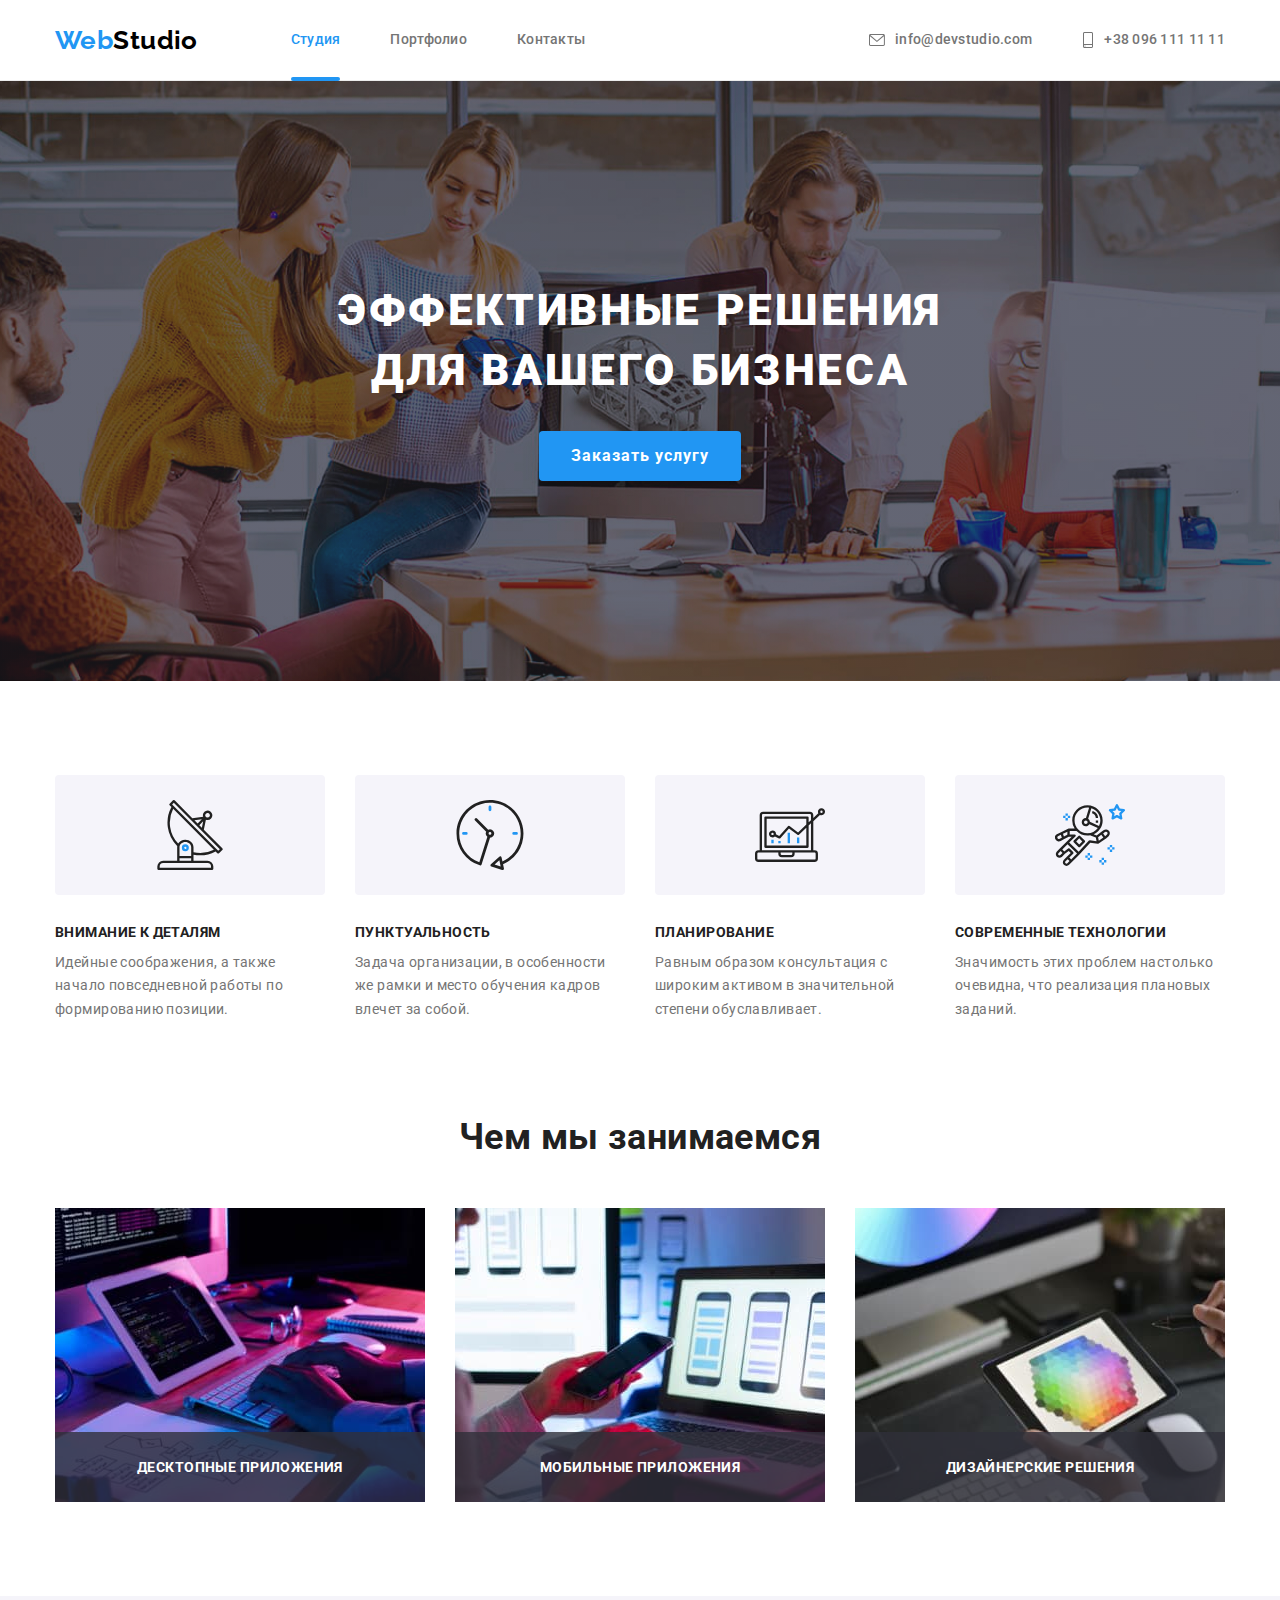
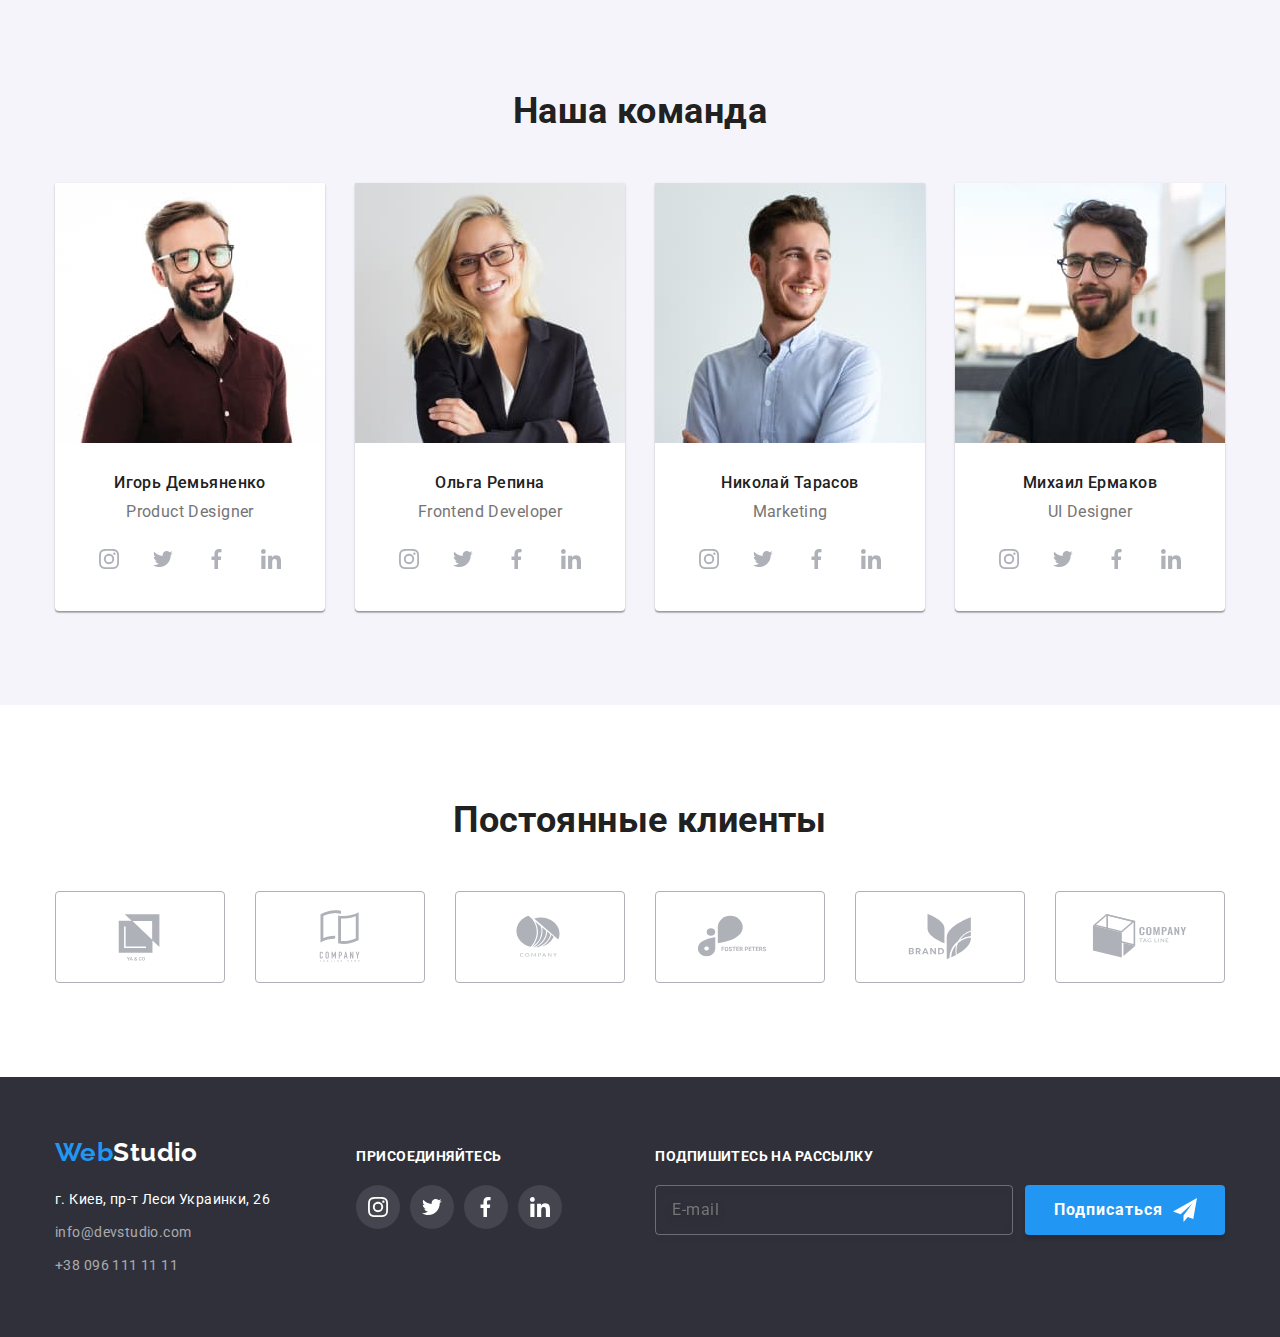
==== commit e02faaba: "Адаптивний сайт" ====
--- a/index.html
+++ b/index.html
@@ -23,12 +23,18 @@
           <a href="./index.html" class="logo logo__header"
             >Web<span class="logo__dark">Studio</span>
           </a>
-          <button type="button" class="menu-button is-open" data-menu-open>
+          <button
+            type="button"
+            class="menu-button is-open"
+            aria-expanded="false"
+            aria-controls="mobile-menu"
+            data-menu-open
+          >
             <svg class="menu-button__icon" aria-label="Переключатель мобильного меню">
               <use href="./images/icons.svg#menu-burger"></use>
             </svg>
           </button>
-          <div class="mobile-menu is-open" data-menu>
+          <div class="mobile-menu is-open" id="mobile-menu" data-menu>
             <button type="button" class="mobile-menu__button" data-menu-close>
               <svg class="mobile-menu__icon">
                 <use href="./images/icons.svg#menu-close"></use>
@@ -169,30 +175,15 @@
           <h2 class="section__title">Чем мы занимаемся</h2>
           <ul class="activity">
             <li class="activity__item">
-              <img
-                src="./images/programming.jpg"
-                alt="Процесс создания программного обеспечения"
-                width="370"
-                height="294"
-              />
+              <img src="./images/programming.jpg" alt="Процесс создания программного обеспечения" />
               <h3 class="activity__title">Десктопные приложения</h3>
             </li>
             <li class="activity__item">
-              <img
-                src="./images/qa.jpg"
-                alt="Как мы тестируем наши проекты"
-                width="370"
-                height="294"
-              />
+              <img src="./images/qa.jpg" alt="Как мы тестируем наши проекты" />
               <h3 class="activity__title">Мобильные приложения</h3>
             </li>
             <li class="activity__item">
-              <img
-                src="./images/design.jpg"
-                alt="Процесс создания индивидуального дизайна"
-                width="370"
-                height="294"
-              />
+              <img src="./images/design.jpg" alt="Процесс создания индивидуального дизайна" />
               <h3 class="activity__title">Дизайнерские решения</h3>
             </li>
           </ul>
@@ -655,8 +646,11 @@
           <label class="modal__form-checkbox">
             <input type="checkbox" name="checkbox" class="modal__checkbox" />
             <span class="form__checkbox-icon"></span>
-            Соглашаюсь с рассылкой и принимаю
-            <a href="./" class="form__checkbox-link">Условия договора</a>
+            <span class="modal__checbox-text"
+              >Соглашаюсь с рассылкой и принимаю<a href="./" class="form__checkbox-link"
+                >Условия договора</a
+              >
+            </span>
           </label>
           <button type="submit" class="btn btn__modal">Отправить</button>
         </form>
--- a/css/main.min.css
+++ b/css/main.min.css
@@ -1,2 +1,2 @@
-h1,h2,h3,h4,h5,h6,p,ul,li{margin:0}img{display:block;max-width:100%;height:auto}ul{padding:0;list-style:none}a{text-decoration:none}body{font-family:"Roboto",sans-serif;font-size:14px;letter-spacing:0.03em;color:#757575;background-color:#fff}.container{padding:0 15px;margin:0 auto}@media screen and (max-width: 480px), screen and (min-width: 480px){.container{max-width:480px}}@media screen and (min-width: 768px){.container{max-width:768px}}@media screen and (min-width: 1200px){.container{max-width:1200px}}@media screen and (min-width: 768px){.container__page-header{display:-webkit-box;display:-ms-flexbox;display:flex;-webkit-box-align:center;-ms-flex-align:center;align-items:center;-webkit-box-pack:justify;-ms-flex-pack:justify;justify-content:space-between}}.logo{font-family:"Raleway",sans-serif;font-weight:700;font-size:24px;line-height:1.19;color:#2196f3}@media screen and (min-width: 1200px){.logo{font-size:26px}}.logo__dark{color:#000}.logo__light{color:#fff}.logo__header{margin-right:0}@media screen and (min-width: 768px){.logo__header{margin-right:88px}}@media screen and (min-width: 1200px){.logo__header{margin-right:93px}}.logo__footer{display:block;margin-bottom:20px}.page-header{border-bottom:1px solid #ececec}.main-menu{height:60px;display:-webkit-box;display:-ms-flexbox;display:flex;-webkit-box-align:center;-ms-flex-align:center;align-items:center;-webkit-box-pack:justify;-ms-flex-pack:justify;justify-content:space-between}@media screen and (min-width: 768px){.main-menu{height:80px}}.menu-button{width:40px;height:32px;padding:8px;margin:0;border:none;background-color:transparent}@media screen and (min-width: 768px){.menu-button{display:none}}.menu-button__icon{width:100%;height:100%;fill:#212121}.menu-button:hover .menu-button__icon,.menu-button__icon .menu-button:focus{fill:#2196f3}.nav{display:none}@media screen and (min-width: 768px){.nav{display:block;margin-right:84px}}.nav-list{display:-webkit-inline-box;display:-ms-inline-flexbox;display:inline-flex}.nav-list__item:not(:last-child){margin-right:50px}.nav-list__link{display:block;font-weight:500;line-height:1.14;letter-spacing:0.02em;padding:32px 0;color:var(--body-title-color);-webkit-transition:color 250ms cubic-bezier(0.4, 0, 0.2, 1);transition:color 250ms cubic-bezier(0.4, 0, 0.2, 1)}.nav-list__link:hover,.nav-list__link:focus{color:#2196f3}.nav-list__link--active{position:relative;color:#2196f3}.nav-list__link--active::after{content:'';position:absolute;width:100%;height:4px;bottom:-1px;left:0;border-radius:2px;background-color:#2196f3}.contact{display:none}@media screen and (min-width: 768px){.contact{display:block}}@media screen and (min-width: 1200px){.contact{display:-webkit-box;display:-ms-flexbox;display:flex}}@media screen and (min-width: 768px){.contact__item:not(:last-child){margin-bottom:10px}}@media screen and (min-width: 1200px){.contact__item:not(:last-child){margin-right:50px;margin-bottom:0}}@media screen and (min-width: 768px){.contact__link{display:-webkit-box;display:-ms-flexbox;display:flex;-webkit-box-align:center;-ms-flex-align:center;align-items:center;color:#757575;font-size:12px;font-weight:500;line-height:1.14;letter-spacing:0.02em;-webkit-transition:color 250ms cubic-bezier(0.4, 0, 0.2, 1);transition:color 250ms cubic-bezier(0.4, 0, 0.2, 1)}}@media screen and (min-width: 1200px){.contact__link{font-size:14px;padding:32px 0}}.contact__link:hover .contact__icon,.contact__link:focus .contact__icon{fill:#2196f3}.contact__link:hover,.contact__link:focus{color:#2196f3}.contact__icon{margin-right:10px;fill:currentColor;-webkit-transition:fill 250ms cubic-bezier(0.4, 0, 0.2, 1);transition:fill 250ms cubic-bezier(0.4, 0, 0.2, 1)}.contact__icon--mail{width:16px;height:12px}.contact__icon--phone{width:12px;height:16px}.mobile-menu{position:absolute;top:0;left:0;width:100vw;height:100vh;padding:48px 40px;z-index:100;opacity:1;-webkit-transform:translate(0, 0);transform:translate(0, 0);-webkit-transition:opacity 250ms cubic-bezier(0.4, 0, 0.2, 1),-webkit-transform 250ms cubic-bezier(0.4, 0, 0.2, 1);transition:opacity 250ms cubic-bezier(0.4, 0, 0.2, 1),-webkit-transform 250ms cubic-bezier(0.4, 0, 0.2, 1);transition:transform 250ms cubic-bezier(0.4, 0, 0.2, 1),opacity 250ms cubic-bezier(0.4, 0, 0.2, 1);transition:transform 250ms cubic-bezier(0.4, 0, 0.2, 1),opacity 250ms cubic-bezier(0.4, 0, 0.2, 1),-webkit-transform 250ms cubic-bezier(0.4, 0, 0.2, 1);display:-webkit-box;display:-ms-flexbox;display:flex;-webkit-box-orient:vertical;-webkit-box-direction:normal;-ms-flex-direction:column;flex-direction:column;-webkit-box-pack:justify;-ms-flex-pack:justify;justify-content:space-between;background:#ffffff;-webkit-box-shadow:0px 4px 8px rgba(0,0,0,0.04),0px 2px 4px rgba(0,0,0,0.08),0px 1px 3px rgba(0,0,0,0.16);box-shadow:0px 4px 8px rgba(0,0,0,0.04),0px 2px 4px rgba(0,0,0,0.08),0px 1px 3px rgba(0,0,0,0.16)}@media screen and (max-width: 479px){.mobile-menu{padding:32px 24px}}.mobile-menu.is-open{opacity:0;-webkit-transform:translate(100%, 0);transform:translate(100%, 0)}@media screen and (min-width: 768px){.mobile-menu{display:none}}.mobile-menu__button{position:absolute;right:15px;top:14px;padding:8px;width:40px;height:32px;margin:0;border:none;background-color:transparent}.mobile-menu__icon{width:100%;height:100%;fill:#212121}.mobile-menu__button:hover .mobile-menu__icon,.mobile-menu__button:focus .mobile-menu__icon{fill:#2196f3}.mobile-menu__item:not(:last-child){margin-bottom:32px}.mobile-menu__link{font-weight:500;font-size:40px;line-height:1.18;text-align:center;letter-spacing:0.02em;color:#212121}.mobile-menu__link:hover,.mobile-menu__link:focus{color:#2196f3}.mobile-menu-footer{display:-webkit-box;display:-ms-flexbox;display:flex;-webkit-box-orient:vertical;-webkit-box-direction:normal;-ms-flex-direction:column;flex-direction:column}.mobile-menu-footer__tel{margin-bottom:32px;font-weight:500;font-size:34px;line-height:1.25;letter-spacing:0.02em;color:#2196f3}@media screen and (max-width: 479px){.mobile-menu-footer__tel{font-size:30px}}.mobile-menu-footer__mail{margin-bottom:64px;font-weight:500;font-size:24px;line-height:1.17;letter-spacing:0.02em;color:#757575}.mobile-menu-footer__list{display:-webkit-box;display:-ms-flexbox;display:flex;-webkit-box-align:center;-ms-flex-align:center;align-items:center}.mobile-menu-footer__item:not(:last-child){border-right:1px solid rgba(33,33,33,0.2)}.mobile-menu-footer__link{padding:10px;font-weight:500;font-size:18px;line-height:1.22;letter-spacing:0.02em;color:#2196f3}@media screen and (max-width: 479px){.mobile-menu-footer__link{font-size:14px;padding:6px}}.mobile-menu-footer__link--nopadding{padding-left:0px}.hero{background:-webkit-gradient(linear, left top, left bottom, from(rgba(47,48,58,0.4)), to(rgba(47,48,58,0.4))),url(./../images/Img.jpg);background:linear-gradient(rgba(47,48,58,0.4), rgba(47,48,58,0.4)),url(./../images/Img.jpg);background-repeat:no-repeat;background-position:center;margin:0 auto}@media screen and (max-width: 480px), screen and (min-width: 480px){.hero{padding-top:118px;padding-bottom:118px;background-size:cover}}@media screen and (min-width: 1200px){.hero{padding-top:200px;padding-bottom:200px;background-size:1600px;max-width:1600px}}.hero .container{text-align:center}.hero__title{margin-bottom:30px;font-weight:900;text-align:center;letter-spacing:0.06em;text-transform:uppercase;color:#fff}@media screen and (max-width: 480px), screen and (min-width: 480px){.hero__title{font-size:26px;line-height:42px}}@media screen and (min-width: 1200px){.hero__title{font-size:44px;line-height:1.36}}.btn{border:none;border-radius:4px;font-family:inherit;font-weight:500;font-size:16px;line-height:1.63;text-align:center;letter-spacing:0.03em;color:#212121;background-color:#f5f4fa;cursor:pointer;-webkit-transition:background-color 250ms cubic-bezier(0.4, 0, 0.2, 1),color 250ms cubic-bezier(0.4, 0, 0.2, 1),-webkit-box-shadow 250ms cubic-bezier(0.4, 0, 0.2, 1);transition:background-color 250ms cubic-bezier(0.4, 0, 0.2, 1),color 250ms cubic-bezier(0.4, 0, 0.2, 1),-webkit-box-shadow 250ms cubic-bezier(0.4, 0, 0.2, 1);transition:background-color 250ms cubic-bezier(0.4, 0, 0.2, 1),color 250ms cubic-bezier(0.4, 0, 0.2, 1),box-shadow 250ms cubic-bezier(0.4, 0, 0.2, 1);transition:background-color 250ms cubic-bezier(0.4, 0, 0.2, 1),color 250ms cubic-bezier(0.4, 0, 0.2, 1),box-shadow 250ms cubic-bezier(0.4, 0, 0.2, 1),-webkit-box-shadow 250ms cubic-bezier(0.4, 0, 0.2, 1)}.btn__hero{padding:10px 32px;font-weight:700;line-height:1.87;letter-spacing:0.06em;color:#fff;background-color:#2196f3;-webkit-box-shadow:0px 4px 4px rgba(0,0,0,0.15);box-shadow:0px 4px 4px rgba(0,0,0,0.15)}.btn__hero:hover,.btn__hero:focus{background:#188ce8}.section{padding-top:60px;padding-bottom:60px}@media screen and (min-width: 1200px){.section{padding-top:94px;padding-bottom:94px}}.section--hidden{display:none}@media screen and (min-width: 1200px){.section--hidden{display:block}}.section--nopaddingtop{padding-top:0}.section--team-bcg{background-color:#f5f4fa}.section__title{margin-bottom:30px;font-weight:700;line-height:1.17;text-align:center;color:#212121}@media screen and (max-width: 480px), screen and (min-width: 480px){.section__title{font-size:28px}}@media screen and (min-width: 1200px){.section__title{margin-bottom:50px;font-size:36px}}.visually-hidden{position:absolute;width:1px;height:1px;margin:-1px;border:0;padding:0;white-space:nowrap;-webkit-clip-path:inset(100%);clip-path:inset(100%);clip:rect(0 0 0 0);overflow:hidden}.advantages{display:block}@media screen and (min-width: 768px){.advantages{display:-webkit-box;display:-ms-flexbox;display:flex;-ms-flex-wrap:wrap;flex-wrap:wrap;-webkit-box-pack:center;-ms-flex-pack:center;justify-content:center}}.advantages__item{max-width:450px}.advantages__item:not(:last-child){margin-bottom:30px}@media screen and (min-width: 768px){.advantages__item{max-width:354px}.advantages__item:not(:last-child){margin-bottom:0px}.advantages__item:nth-child(2n+1){margin-right:30px}.advantages__item:nth-child(-n+2){margin-bottom:30px}}@media screen and (min-width: 1200px){.advantages__item{display:block;max-width:270px}.advantages__item:not(:last-child){margin-right:30px}}.advantages__img-bcg{display:-webkit-box;display:-ms-flexbox;display:flex;-webkit-box-align:center;-ms-flex-align:center;align-items:center;-webkit-box-pack:center;-ms-flex-pack:center;justify-content:center;height:120px;margin-bottom:30px;background-color:#f5f4fa;border-radius:4px}.advantages__img{width:70px;height:70px}.advantages__title{margin-bottom:10px;font-size:14px;font-weight:700;line-height:1.14;text-transform:uppercase;text-align:center;color:#212121}@media screen and (min-width: 768px){.advantages__title{text-align:left}}.advantages__desc{line-height:1.71}@media screen and (min-width: 1200px){.activity{display:-webkit-box;display:-ms-flexbox;display:flex}}.activity__item{position:relative}.activity__item:not(:last-child){margin-right:30px}.activity__title{position:absolute;bottom:0;left:0;display:-webkit-box;display:-ms-flexbox;display:flex;-webkit-box-align:center;-ms-flex-align:center;align-items:center;-webkit-box-pack:center;-ms-flex-pack:center;justify-content:center;width:100%;height:70px;font-size:14px;text-transform:uppercase;color:#fff;background-color:rgba(47,48,58,0.8)}@media screen and (min-width: 768px){.team{display:-webkit-box;display:-ms-flexbox;display:flex;-ms-flex-wrap:wrap;flex-wrap:wrap;-webkit-box-pack:center;-ms-flex-pack:center;justify-content:center}}.team__item{border-radius:0 0 4px 4px;background-color:#fff;-webkit-box-shadow:0px 1px 3px rgba(0,0,0,0.12),0px 1px 1px rgba(0,0,0,0.14),0px 2px 1px rgba(0,0,0,0.2);box-shadow:0px 1px 3px rgba(0,0,0,0.12),0px 1px 1px rgba(0,0,0,0.14),0px 2px 1px rgba(0,0,0,0.2)}@media screen and (max-width: 480px), screen and (min-width: 480px){.team__item:not(:last-child){margin-bottom:30px}}@media screen and (min-width: 768px){.team__item{max-width:354px}.team__item:nth-child(2n+1){margin-right:30px}.team__item:not(:last-child){margin-bottom:0}.team__item:nth-child(-n+2){margin-bottom:30px}}@media screen and (min-width: 1200px){.team__item{width:270px}.team__item:not(:last-child){margin-right:30px}.team__item:nth-child(-n+2){margin-bottom:0}}.team__img{width:100%}.team__div-desc{padding-top:30px;padding-bottom:24px}@media screen and (min-width: 1200px){.team__div-desc{padding-bottom:30px}}.team__title{font-size:16px;line-height:1.19;text-align:center;margin-bottom:10px;font-weight:500;color:#212121}.team__desc{font-size:16px;line-height:1.19;text-align:center;margin-bottom:16px}.social{display:-webkit-box;display:-ms-flexbox;display:flex;-webkit-box-pack:center;-ms-flex-pack:center;justify-content:center}.social__item{width:44px;height:44px}.social__item:not(:last-child){margin-right:10px}.social__link{display:-webkit-box;display:-ms-flexbox;display:flex;-webkit-box-align:center;-ms-flex-align:center;align-items:center;-webkit-box-pack:center;-ms-flex-pack:center;justify-content:center;width:100%;height:100%;border-radius:50%;-webkit-transition:background-color 250ms cubic-bezier(0.4, 0, 0.2, 1);transition:background-color 250ms cubic-bezier(0.4, 0, 0.2, 1)}.social__link:hover,.social__link:focus{background-color:#2196f3}.social__icon{width:20px;height:20px;fill:#afb1b8;-webkit-transition:fill 250ms cubic-bezier(0.4, 0, 0.2, 1);transition:fill 250ms cubic-bezier(0.4, 0, 0.2, 1)}.social__link:hover .social__icon,.social__link:focus .social__icon{fill:#fff}.social__footer{background-color:rgba(255,255,255,0.1)}.social__icon--light{fill:#fff}.clients{display:-webkit-box;display:-ms-flexbox;display:flex;-ms-flex-wrap:wrap;flex-wrap:wrap;-webkit-box-pack:center;-ms-flex-pack:center;justify-content:center}.clients__item{height:92px}@media screen and (max-width: 480px), screen and (min-width: 480px){.clients__item{-ms-flex-preferred-size:calc((100% - 30px) / 2);flex-basis:calc((100% - 30px) / 2)}.clients__item:nth-child(-n+4){margin-bottom:30px}.clients__item:nth-child(2n+1){margin-right:30px}}@media screen and (min-width: 768px){.clients__item{-ms-flex-preferred-size:calc((100% - 60px) / 3);flex-basis:calc((100% - 60px) / 3)}.clients__item:nth-child(2n+1){margin-right:0}.clients__item:not(:nth-child(3n)){margin-right:30px}.clients__item:nth-child(-n+4){margin-bottom:0}.clients__item:nth-child(-n+3){margin-bottom:30px}}@media screen and (min-width: 1200px){.clients__item{-ms-flex-preferred-size:calc((100% - 150px) / 6);flex-basis:calc((100% - 150px) / 6)}.clients__item:not(:last-child){margin-right:30px}}.clients__link{display:-webkit-box;display:-ms-flexbox;display:flex;-webkit-box-pack:center;-ms-flex-pack:center;justify-content:center;-webkit-box-align:center;-ms-flex-align:center;align-items:center;width:100%;height:100%;border:1px solid #afb1b8;border-radius:4px;-webkit-transition:border 250ms cubic-bezier(0.4, 0, 0.2, 1);transition:border 250ms cubic-bezier(0.4, 0, 0.2, 1)}.clients__link:hover,.clients__link:focus{border-color:#2196f3}.clients__logo{width:106px;height:60px;fill:#afb1b8;-webkit-transition:fill 250ms cubic-bezier(0.4, 0, 0.2, 1);transition:fill 250ms cubic-bezier(0.4, 0, 0.2, 1)}.clients__link:hover .clients__logo,.clients__link:focus .clients__logo{fill:#2196f3}.footer{padding-top:60px;padding-bottom:60px;background-color:#2f303a}@media screen and (max-width: 480px), screen and (min-width: 480px){.footer{text-align:center}}@media screen and (min-width: 1200px){.footer{text-align:left}}.footer_address-box{margin-bottom:60px}@media screen and (min-width: 1200px){.footer_address-box{margin-bottom:0;margin-right:70px;-webkit-box-flex:1;-ms-flex-positive:1;flex-grow:1}}.address{font-style:normal}.address__link{display:block;line-height:1.71;color:#fff}.address__link--contacts{color:rgba(255,255,255,0.6)}.address__item:not(:last-child){margin-bottom:8px}@media screen and (min-width: 1200px){.address__item:not(:last-child){margin-bottom:9px}}@media screen and (min-width: 768px){.container__footer{display:-webkit-box;display:-ms-flexbox;display:flex;-ms-flex-wrap:wrap;flex-wrap:wrap;-ms-flex-pack:distribute;justify-content:space-around;-webkit-box-align:baseline;-ms-flex-align:baseline;align-items:baseline}}.footer__social-box{margin-bottom:60px}@media screen and (min-width: 1200px){.footer__social-box{margin-bottom:0px;margin-right:93px}}.footer__title{margin-bottom:20px;font-size:14px;line-height:1.14;text-transform:uppercase;color:#fff}.footer__form{display:-webkit-box;display:-ms-flexbox;display:flex;-webkit-box-orient:vertical;-webkit-box-direction:normal;-ms-flex-direction:column;flex-direction:column;-webkit-box-align:center;-ms-flex-align:center;align-items:center}@media screen and (min-width: 1200px){.footer__form{-webkit-box-orient:horizontal;-webkit-box-direction:normal;-ms-flex-direction:row;flex-direction:row}}@media screen and (min-width: 1200px){.footer__form-label{margin-right:12px}}.footer__form-input{width:300px;height:50px;padding:15px 16px;font-size:16px;line-height:1.25;letter-spacing:0.03em;color:rgba(255,255,255,0.6);background-color:transparent;border:1px solid rgba(255,255,255,0.3);-webkit-filter:drop-shadow(0px 4px 4px rgba(0,0,0,0.15));filter:drop-shadow(0px 4px 4px rgba(0,0,0,0.15));border-radius:4px;-webkit-transition:border-color 250ms cubic-bezier(0.4, 0, 0.2, 1);transition:border-color 250ms cubic-bezier(0.4, 0, 0.2, 1)}.footer__form-input:focus-within{outline:none;border-color:#2196f3}.footer__form-input:not(:placeholder-shown){border-color:#2196f3;color:#fff}@media screen and (max-width: 480px), screen and (min-width: 480px){.footer__form-input{margin-bottom:20px}}@media screen and (min-width: 480px){.footer__form-input{width:450px}}@media screen and (min-width: 1200px){.footer__form-input{width:358px;margin-bottom:0px}}.footer__btn-send{display:-webkit-box;display:-ms-flexbox;display:flex;-webkit-box-align:center;-ms-flex-align:center;align-items:center;text-align:center;padding:10px 28px 10px 29px;font-weight:700;font-size:16px;line-height:1.87;letter-spacing:0.06em;color:#fff;background-color:#2196f3;-webkit-box-shadow:0px 4px 4px rgba(0,0,0,0.15);box-shadow:0px 4px 4px rgba(0,0,0,0.15);border-radius:4px;border:none;cursor:pointer}.footer__form-icon{width:24px;height:24px;margin-left:10px;fill:#fff}.backdrop{position:fixed;top:0;left:0;width:100%;height:100%;background-color:rgba(0,0,0,0.2);opacity:1;-webkit-transition:opacity 250ms cubic-bezier(0.4, 0, 0.2, 1);transition:opacity 250ms cubic-bezier(0.4, 0, 0.2, 1)}.backdrop.is-hidden{opacity:0;pointer-events:none;visibility:hidden}.modal{position:absolute;top:50%;left:50%;width:528px;height:581px;padding:40px;background-color:#fff;-webkit-box-shadow:0px 1px 3px rgba(0,0,0,0.12),0px 1px 1px rgba(0,0,0,0.14),0px 2px 1px rgba(0,0,0,0.2);box-shadow:0px 1px 3px rgba(0,0,0,0.12),0px 1px 1px rgba(0,0,0,0.14),0px 2px 1px rgba(0,0,0,0.2);border-radius:4px;-webkit-transform:translate(-50%, -50%) scale(1);transform:translate(-50%, -50%) scale(1);-webkit-transition:visibility 250ms cubic-bezier(0.4, 0, 0.2, 1),-webkit-transform 250ms cubic-bezier(0.4, 0, 0.2, 1);transition:visibility 250ms cubic-bezier(0.4, 0, 0.2, 1),-webkit-transform 250ms cubic-bezier(0.4, 0, 0.2, 1);transition:transform 250ms cubic-bezier(0.4, 0, 0.2, 1),visibility 250ms cubic-bezier(0.4, 0, 0.2, 1);transition:transform 250ms cubic-bezier(0.4, 0, 0.2, 1),visibility 250ms cubic-bezier(0.4, 0, 0.2, 1),-webkit-transform 250ms cubic-bezier(0.4, 0, 0.2, 1)}.backdrop.is-hidden .modal{-webkit-transform:translate(-50%, -50%) scale(0.9);transform:translate(-50%, -50%) scale(0.9)}.modal__close{position:absolute;top:8px;right:8px;width:30px;height:30px;display:-webkit-box;display:-ms-flexbox;display:flex;-webkit-box-align:center;-ms-flex-align:center;align-items:center;-webkit-box-pack:center;-ms-flex-pack:center;justify-content:center;background-color:transparent;border-radius:50%;border:1px solid rgba(0,0,0,0.1);cursor:pointer}.modal__close-icon{width:11px;height:11px;fill:#000;-webkit-transition:fill 250ms cubic-bezier(0.4, 0, 0.2, 1);transition:fill 250ms cubic-bezier(0.4, 0, 0.2, 1)}.modal__close:hover .modal__close-icon,.modal__close:focus .modal__close-icon{fill:#2196f3}.modal__title{margin-bottom:12px;font-size:20px;text-align:center;color:#212121}.modal__form{display:-webkit-box;display:-ms-flexbox;display:flex;-webkit-box-orient:vertical;-webkit-box-direction:normal;-ms-flex-direction:column;flex-direction:column;-webkit-box-align:center;-ms-flex-align:center;align-items:center}.modal__form-label{position:relative;display:block;width:100%;margin-bottom:10px}.modal__form-label--textarea{margin-bottom:20px}.modal__form-label input,.modal__form-label textarea{width:100%;border-color:rgba(33,33,33,0.2);border-width:1px;border-style:solid;border-radius:4px;-webkit-transition:border-color 250ms cubic-bezier(0.4, 0, 0.2, 1);transition:border-color 250ms cubic-bezier(0.4, 0, 0.2, 1)}.modal__form-text{margin-bottom:4px;font-size:12px;line-height:1.17;letter-spacing:0.01em;color:#757575}.modal__form-input{height:40px;padding-left:42px;padding-right:10px}.modal__form-input:focus-within{outline:none;border-color:#2196f3}.modal__form-input:not(:placeholder-shown){border-color:#2196f3;color:#212121}.modal__form-textarea{display:block;height:120px;padding:12px 16px;resize:none}.modal__form-textarea:focus-within{outline:none;border-color:#2196f3}.modal__form-textarea:not(:placeholder-shown){border-color:#2196f3;color:#212121}.modal__form-checkbox{display:-webkit-inline-box;display:-ms-inline-flexbox;display:inline-flex;-webkit-box-align:center;-ms-flex-align:center;align-items:center;margin-bottom:30px;line-height:1.71}.modal__form-icon{width:18px;height:18px;position:absolute;bottom:11px;left:12px;fill:#212121;-webkit-transition:fill 250ms cubic-bezier(0.4, 0, 0.2, 1);transition:fill 250ms cubic-bezier(0.4, 0, 0.2, 1)}.modal__form-input:focus-within+.modal__form-icon,.modal__form-input:not(:placeholder-shown)+.modal__form-icon{fill:#2196f3}.form__checkbox-icon{width:16px;height:15px;margin-right:9px;border:2px solid #212121;border-radius:2px;background-color:transparent;background-image:none;-webkit-transition:background-color 250ms cubic-bezier(0.4, 0, 0.2, 1),background-image 250ms cubic-bezier(0.4, 0, 0.2, 1);transition:background-color 250ms cubic-bezier(0.4, 0, 0.2, 1),background-image 250ms cubic-bezier(0.4, 0, 0.2, 1)}.modal__checkbox:checked+.form__checkbox-icon{background-image:url("../images/checkbox-checked.svg");background-repeat:no-repeat;background-position:center;background-color:#2196f3;border-radius:2px;border:none}.modal__checkbox{-webkit-appearance:none;-moz-appearance:none;appearance:none}.form__checkbox-link{margin-left:4px;color:#2196f3;text-decoration:underline}.btn__modal{padding:10px 32px;font-weight:700;line-height:1.87;letter-spacing:0.06em;color:#fff;background-color:#2196f3;-webkit-box-shadow:0px 4px 4px rgba(0,0,0,0.15);box-shadow:0px 4px 4px rgba(0,0,0,0.15)}.btn__modal:hover,.btn__modal:focus{background:#188ce8}.works-nav{display:-webkit-box;display:-ms-flexbox;display:flex;-webkit-box-pack:center;-ms-flex-pack:center;justify-content:center}.works-nav__portfolio{margin-bottom:50px}.works-nav__item:not(:last-child){margin-right:8px}.btn__works{padding:6px 22px}.btn__works:active,.btn__works:hover,.btn__works:focus{background-color:#2196f3;color:#fff;-webkit-box-shadow:0px 3px 1px rgba(0,0,0,0.1),0px 1px 2px rgba(0,0,0,0.08),0px 2px 2px rgba(0,0,0,0.12);box-shadow:0px 3px 1px rgba(0,0,0,0.1),0px 1px 2px rgba(0,0,0,0.08),0px 2px 2px rgba(0,0,0,0.12)}.layout{display:-webkit-box;display:-ms-flexbox;display:flex;-ms-flex-wrap:wrap;flex-wrap:wrap}.layout__works{margin-top:-30px;margin-left:-30px}.works__link{display:block}.works__link:hover,.works__link:focus{-webkit-box-shadow:0px 1px 1px rgba(0,0,0,0.12),0px 4px 4px rgba(0,0,0,0.06),1px 4px 6px rgba(0,0,0,0.16);box-shadow:0px 1px 1px rgba(0,0,0,0.12),0px 4px 4px rgba(0,0,0,0.06),1px 4px 6px rgba(0,0,0,0.16);cursor:pointer}.works__item{-ms-flex-preferred-size:calc((100% - 90px) / 3);flex-basis:calc((100% - 90px) / 3);margin-top:30px;margin-left:30px}.works__img{position:relative;overflow:hidden}.works__overlay{position:absolute;width:100%;height:100%;display:-webkit-box;display:-ms-flexbox;display:flex;-webkit-box-align:center;-ms-flex-align:center;align-items:center;background-color:rgba(33,150,243,0.9);-webkit-transform:translate(0, 0);transform:translate(0, 0);-webkit-transition:-webkit-transform 250ms cubic-bezier(0.4, 0, 0.2, 1);transition:-webkit-transform 250ms cubic-bezier(0.4, 0, 0.2, 1);transition:transform 250ms cubic-bezier(0.4, 0, 0.2, 1);transition:transform 250ms cubic-bezier(0.4, 0, 0.2, 1), -webkit-transform 250ms cubic-bezier(0.4, 0, 0.2, 1)}.works__link:hover .works__overlay,.works__link:focus .works__overlay{-webkit-transform:translate(0, -100%);transform:translate(0, -100%)}.works__overlay-desc{padding:24px;font-size:18px;line-height:1.56;color:#fff}.works__desc{padding:20px 24px;background:#fff;border-width:0 1px 1px 1px;border-style:solid;border-color:#efefef}.works__title{font-weight:700;font-size:18px;line-height:2;letter-spacing:0.06em;color:#212121}.works__text{display:block;font-size:16px;line-height:1.87;color:#757575}
+h1,h2,h3,h4,h5,h6,p,ul,li{margin:0}img{display:block;max-width:100%;height:auto}ul{padding:0;list-style:none}a{text-decoration:none}body{font-family:"Roboto",sans-serif;font-size:14px;letter-spacing:0.03em;color:#757575;background-color:#fff}.container{padding:0 15px;margin:0 auto}@media screen and (max-width: 480px), screen and (min-width: 480px){.container{max-width:480px}}@media screen and (min-width: 768px){.container{max-width:768px}}@media screen and (min-width: 1200px){.container{max-width:1200px}}@media screen and (min-width: 768px){.container__page-header{display:-webkit-box;display:-ms-flexbox;display:flex;-webkit-box-align:center;-ms-flex-align:center;align-items:center;-webkit-box-pack:justify;-ms-flex-pack:justify;justify-content:space-between}}.logo{font-family:"Raleway",sans-serif;font-weight:700;font-size:24px;line-height:1.19;color:#2196f3}@media screen and (min-width: 1200px){.logo{font-size:26px}}.logo__dark{color:#000}.logo__light{color:#fff}.logo__header{margin-right:0}@media screen and (min-width: 768px){.logo__header{margin-right:88px}}@media screen and (min-width: 1200px){.logo__header{margin-right:93px}}.logo__footer{display:block;margin-bottom:20px}.page-header{border-bottom:1px solid #ececec}.main-menu{height:60px;display:-webkit-box;display:-ms-flexbox;display:flex;-webkit-box-align:center;-ms-flex-align:center;align-items:center;-webkit-box-pack:justify;-ms-flex-pack:justify;justify-content:space-between}@media screen and (min-width: 768px){.main-menu{height:80px}}.menu-button{width:40px;height:32px;padding:8px;margin:0;border:none;background-color:transparent}@media screen and (min-width: 768px){.menu-button{display:none}}.menu-button__icon{width:100%;height:100%;fill:#212121}.menu-button:hover .menu-button__icon,.menu-button__icon .menu-button:focus{fill:#2196f3}.nav{display:none}@media screen and (min-width: 768px){.nav{display:block;margin-right:84px}}.nav-list{display:-webkit-inline-box;display:-ms-inline-flexbox;display:inline-flex}.nav-list__item:not(:last-child){margin-right:50px}.nav-list__link{display:block;font-weight:500;line-height:1.14;letter-spacing:0.02em;padding:32px 0;color:var(--body-title-color);-webkit-transition:color 250ms cubic-bezier(0.4, 0, 0.2, 1);transition:color 250ms cubic-bezier(0.4, 0, 0.2, 1)}.nav-list__link:hover,.nav-list__link:focus{color:#2196f3}.nav-list__link--active{position:relative;color:#2196f3}.nav-list__link--active::after{content:'';position:absolute;width:100%;height:4px;bottom:-1px;left:0;border-radius:2px;background-color:#2196f3}.contact{display:none}@media screen and (min-width: 768px){.contact{display:block}}@media screen and (min-width: 1200px){.contact{display:-webkit-box;display:-ms-flexbox;display:flex}}@media screen and (min-width: 768px){.contact__item:not(:last-child){margin-bottom:10px}}@media screen and (min-width: 1200px){.contact__item:not(:last-child){margin-right:50px;margin-bottom:0}}@media screen and (min-width: 768px){.contact__link{display:-webkit-box;display:-ms-flexbox;display:flex;-webkit-box-align:center;-ms-flex-align:center;align-items:center;color:#757575;font-size:12px;font-weight:500;line-height:1.14;letter-spacing:0.02em;-webkit-transition:color 250ms cubic-bezier(0.4, 0, 0.2, 1);transition:color 250ms cubic-bezier(0.4, 0, 0.2, 1)}}@media screen and (min-width: 1200px){.contact__link{font-size:14px;padding:32px 0}}.contact__link:hover .contact__icon,.contact__link:focus .contact__icon{fill:#2196f3}.contact__link:hover,.contact__link:focus{color:#2196f3}.contact__icon{margin-right:10px;fill:currentColor;-webkit-transition:fill 250ms cubic-bezier(0.4, 0, 0.2, 1);transition:fill 250ms cubic-bezier(0.4, 0, 0.2, 1)}.contact__icon--mail{width:16px;height:12px}.contact__icon--phone{width:12px;height:16px}.mobile-menu{position:fixed;top:0;left:0;width:100vw;height:100%;padding:48px 40px;z-index:100;-webkit-transform:translate(0, 0);transform:translate(0, 0);-webkit-transition:visibility 250ms cubic-bezier(0.4, 0, 0.2, 1),-webkit-transform 250ms cubic-bezier(0.4, 0, 0.2, 1);transition:visibility 250ms cubic-bezier(0.4, 0, 0.2, 1),-webkit-transform 250ms cubic-bezier(0.4, 0, 0.2, 1);transition:transform 250ms cubic-bezier(0.4, 0, 0.2, 1),visibility 250ms cubic-bezier(0.4, 0, 0.2, 1);transition:transform 250ms cubic-bezier(0.4, 0, 0.2, 1),visibility 250ms cubic-bezier(0.4, 0, 0.2, 1),-webkit-transform 250ms cubic-bezier(0.4, 0, 0.2, 1);display:-webkit-box;display:-ms-flexbox;display:flex;-webkit-box-orient:vertical;-webkit-box-direction:normal;-ms-flex-direction:column;flex-direction:column;-webkit-box-pack:justify;-ms-flex-pack:justify;justify-content:space-between;background:#ffffff;-webkit-box-shadow:0px 4px 8px rgba(0,0,0,0.04),0px 2px 4px rgba(0,0,0,0.08),0px 1px 3px rgba(0,0,0,0.16);box-shadow:0px 4px 8px rgba(0,0,0,0.04),0px 2px 4px rgba(0,0,0,0.08),0px 1px 3px rgba(0,0,0,0.16)}@media screen and (max-width: 479px){.mobile-menu{padding:32px 24px}}.mobile-menu.is-open{pointer-events:none;visibility:hidden;-webkit-transform:translate(100%, 0);transform:translate(100%, 0)}@media screen and (min-width: 768px){.mobile-menu{display:none}}.mobile-menu__button{position:absolute;right:15px;top:14px;padding:8px;width:40px;height:32px;margin:0;border:none;background-color:transparent}.mobile-menu__icon{width:100%;height:100%;fill:#212121}.mobile-menu__button:hover .mobile-menu__icon,.mobile-menu__button:focus .mobile-menu__icon{fill:#2196f3}.mobile-menu__item:not(:last-child){margin-bottom:32px}.mobile-menu__link{font-weight:500;font-size:40px;line-height:1.18;text-align:center;letter-spacing:0.02em;color:#212121}.mobile-menu__link:hover,.mobile-menu__link:focus{color:#2196f3}.mobile-menu-footer{display:-webkit-box;display:-ms-flexbox;display:flex;-webkit-box-orient:vertical;-webkit-box-direction:normal;-ms-flex-direction:column;flex-direction:column}.mobile-menu-footer__tel{margin-bottom:32px;font-weight:500;font-size:34px;line-height:1.25;letter-spacing:0.02em;color:#2196f3}@media screen and (max-width: 479px){.mobile-menu-footer__tel{font-size:30px}}.mobile-menu-footer__mail{margin-bottom:64px;font-weight:500;font-size:24px;line-height:1.17;letter-spacing:0.02em;color:#757575}.mobile-menu-footer__list{display:-webkit-box;display:-ms-flexbox;display:flex;-webkit-box-align:center;-ms-flex-align:center;align-items:center}.mobile-menu-footer__item:not(:last-child){border-right:1px solid rgba(33,33,33,0.2)}.mobile-menu-footer__link{padding:10px;font-weight:500;font-size:18px;line-height:1.22;letter-spacing:0.02em;color:#2196f3}@media screen and (max-width: 479px){.mobile-menu-footer__link{font-size:14px;padding:6px}}.mobile-menu-footer__link--nopadding{padding-left:0px}.hero{background:-webkit-gradient(linear, left top, left bottom, from(rgba(47,48,58,0.4)), to(rgba(47,48,58,0.4))),url(./../images/Img.jpg);background:linear-gradient(rgba(47,48,58,0.4), rgba(47,48,58,0.4)),url(./../images/Img.jpg);background-repeat:no-repeat;background-position:center;margin:0 auto}@media screen and (max-width: 480px), screen and (min-width: 480px){.hero{padding-top:118px;padding-bottom:118px;background-size:cover}}@media screen and (min-width: 1200px){.hero{padding-top:200px;padding-bottom:200px;background-size:1600px;max-width:1600px}}.hero .container{text-align:center}.hero__title{margin-bottom:30px;font-weight:900;text-align:center;letter-spacing:0.06em;text-transform:uppercase;color:#fff}@media screen and (max-width: 480px), screen and (min-width: 480px){.hero__title{font-size:26px;line-height:42px}}@media screen and (min-width: 1200px){.hero__title{font-size:44px;line-height:1.36}}.btn{border:none;border-radius:4px;font-family:inherit;font-weight:500;font-size:16px;line-height:1.63;text-align:center;letter-spacing:0.03em;color:#212121;background-color:#f5f4fa;cursor:pointer;-webkit-transition:background-color 250ms cubic-bezier(0.4, 0, 0.2, 1),color 250ms cubic-bezier(0.4, 0, 0.2, 1),-webkit-box-shadow 250ms cubic-bezier(0.4, 0, 0.2, 1);transition:background-color 250ms cubic-bezier(0.4, 0, 0.2, 1),color 250ms cubic-bezier(0.4, 0, 0.2, 1),-webkit-box-shadow 250ms cubic-bezier(0.4, 0, 0.2, 1);transition:background-color 250ms cubic-bezier(0.4, 0, 0.2, 1),color 250ms cubic-bezier(0.4, 0, 0.2, 1),box-shadow 250ms cubic-bezier(0.4, 0, 0.2, 1);transition:background-color 250ms cubic-bezier(0.4, 0, 0.2, 1),color 250ms cubic-bezier(0.4, 0, 0.2, 1),box-shadow 250ms cubic-bezier(0.4, 0, 0.2, 1),-webkit-box-shadow 250ms cubic-bezier(0.4, 0, 0.2, 1)}.btn__hero{padding:10px 32px;font-weight:700;line-height:1.87;letter-spacing:0.06em;color:#fff;background-color:#2196f3;-webkit-box-shadow:0px 4px 4px rgba(0,0,0,0.15);box-shadow:0px 4px 4px rgba(0,0,0,0.15)}.btn__hero:hover,.btn__hero:focus{background:#188ce8}.section{padding-top:60px;padding-bottom:60px}@media screen and (min-width: 1200px){.section{padding-top:94px;padding-bottom:94px}}.section--hidden{display:none}@media screen and (min-width: 1200px){.section--hidden{display:block}}.section--nopaddingtop{padding-top:0}.section--team-bcg{background-color:#f5f4fa}.section__title{margin-bottom:30px;font-weight:700;line-height:1.17;text-align:center;color:#212121}@media screen and (max-width: 480px), screen and (min-width: 480px){.section__title{font-size:28px}}@media screen and (min-width: 1200px){.section__title{margin-bottom:50px;font-size:36px}}.visually-hidden{position:absolute;width:1px;height:1px;margin:-1px;border:0;padding:0;white-space:nowrap;-webkit-clip-path:inset(100%);clip-path:inset(100%);clip:rect(0 0 0 0);overflow:hidden}.advantages{display:block}@media screen and (min-width: 768px){.advantages{display:-webkit-box;display:-ms-flexbox;display:flex;-ms-flex-wrap:wrap;flex-wrap:wrap;-webkit-box-pack:center;-ms-flex-pack:center;justify-content:center;margin-top:-30px;margin-left:-30px}}.advantages__item{max-width:450px}.advantages__item:not(:last-child){margin-bottom:30px}@media screen and (min-width: 768px){.advantages__item{-ms-flex-preferred-size:calc((100% - 60px) / 2);flex-basis:calc((100% - 60px) / 2);margin-top:30px;margin-left:30px}.advantages__item:not(:last-child){margin-bottom:0}}@media screen and (min-width: 1200px){.advantages__item{-ms-flex-preferred-size:calc((100% - 120px) / 4);flex-basis:calc((100% - 120px) / 4)}}.advantages__img-bcg{display:-webkit-box;display:-ms-flexbox;display:flex;-webkit-box-align:center;-ms-flex-align:center;align-items:center;-webkit-box-pack:center;-ms-flex-pack:center;justify-content:center;height:120px;margin-bottom:30px;background-color:#f5f4fa;border-radius:4px}.advantages__img{width:70px;height:70px}.advantages__title{margin-bottom:10px;font-size:14px;font-weight:700;line-height:1.14;text-transform:uppercase;text-align:center;color:#212121}@media screen and (min-width: 768px){.advantages__title{text-align:left}}.advantages__desc{line-height:1.71}@media screen and (min-width: 1200px){.activity{display:-webkit-box;display:-ms-flexbox;display:flex}}.activity__item{position:relative}.activity__item:not(:last-child){margin-right:30px}.activity__title{position:absolute;bottom:0;left:0;display:-webkit-box;display:-ms-flexbox;display:flex;-webkit-box-align:center;-ms-flex-align:center;align-items:center;-webkit-box-pack:center;-ms-flex-pack:center;justify-content:center;width:100%;height:70px;font-size:14px;text-transform:uppercase;color:#fff;background-color:rgba(47,48,58,0.8)}@media screen and (min-width: 768px){.team{display:-webkit-box;display:-ms-flexbox;display:flex;-ms-flex-wrap:wrap;flex-wrap:wrap;-webkit-box-pack:center;-ms-flex-pack:center;justify-content:center;margin-top:-30px;margin-left:-30px}}.team__item{border-radius:0 0 4px 4px;background-color:#fff;-webkit-box-shadow:0px 1px 3px rgba(0,0,0,0.12),0px 1px 1px rgba(0,0,0,0.14),0px 2px 1px rgba(0,0,0,0.2);box-shadow:0px 1px 3px rgba(0,0,0,0.12),0px 1px 1px rgba(0,0,0,0.14),0px 2px 1px rgba(0,0,0,0.2)}@media screen and (max-width: 480px), screen and (min-width: 480px){.team__item:not(:last-child){margin-bottom:30px}}@media screen and (min-width: 768px){.team__item{-ms-flex-preferred-size:calc((100% - 60px) / 2);flex-basis:calc((100% - 60px) / 2);margin-top:30px;margin-left:30px}.team__item:not(:last-child){margin-bottom:0}}@media screen and (min-width: 1200px){.team__item{-ms-flex-preferred-size:calc((100% - 120px) / 4);flex-basis:calc((100% - 120px) / 4)}}.team__img{width:100%}.team__div-desc{padding-top:30px;padding-bottom:24px}@media screen and (min-width: 1200px){.team__div-desc{padding-bottom:30px}}.team__title{font-size:16px;line-height:1.19;text-align:center;margin-bottom:10px;font-weight:500;color:#212121}.team__desc{font-size:16px;line-height:1.19;text-align:center;margin-bottom:16px}.social{display:-webkit-box;display:-ms-flexbox;display:flex;-webkit-box-pack:center;-ms-flex-pack:center;justify-content:center}.social__item{width:44px;height:44px}.social__item:not(:last-child){margin-right:10px}.social__link{display:-webkit-box;display:-ms-flexbox;display:flex;-webkit-box-align:center;-ms-flex-align:center;align-items:center;-webkit-box-pack:center;-ms-flex-pack:center;justify-content:center;width:100%;height:100%;border-radius:50%;-webkit-transition:background-color 250ms cubic-bezier(0.4, 0, 0.2, 1);transition:background-color 250ms cubic-bezier(0.4, 0, 0.2, 1)}.social__link:hover,.social__link:focus{background-color:#2196f3}.social__icon{width:20px;height:20px;fill:#afb1b8;-webkit-transition:fill 250ms cubic-bezier(0.4, 0, 0.2, 1);transition:fill 250ms cubic-bezier(0.4, 0, 0.2, 1)}.social__link:hover .social__icon,.social__link:focus .social__icon{fill:#fff}.social__footer{background-color:rgba(255,255,255,0.1)}.social__icon--light{fill:#fff}.clients{display:-webkit-box;display:-ms-flexbox;display:flex;-ms-flex-wrap:wrap;flex-wrap:wrap;-webkit-box-pack:center;-ms-flex-pack:center;justify-content:center;margin-top:-30px;margin-left:-30px}.clients__item{height:92px}@media screen and (max-width: 480px), screen and (min-width: 480px){.clients__item{-ms-flex-preferred-size:calc((100% - 60px) / 2);flex-basis:calc((100% - 60px) / 2);margin-top:30px;margin-left:30px}}@media screen and (min-width: 768px){.clients__item{-ms-flex-preferred-size:calc((100% - 90px) / 3);flex-basis:calc((100% - 90px) / 3)}}@media screen and (min-width: 1200px){.clients__item{-ms-flex-preferred-size:calc((100% - 180px) / 6);flex-basis:calc((100% - 180px) / 6)}}.clients__link{display:-webkit-box;display:-ms-flexbox;display:flex;-webkit-box-pack:center;-ms-flex-pack:center;justify-content:center;-webkit-box-align:center;-ms-flex-align:center;align-items:center;width:100%;height:100%;border:1px solid #afb1b8;border-radius:4px;-webkit-transition:border 250ms cubic-bezier(0.4, 0, 0.2, 1);transition:border 250ms cubic-bezier(0.4, 0, 0.2, 1)}.clients__link:hover,.clients__link:focus{border-color:#2196f3}.clients__logo{width:106px;height:60px;fill:#afb1b8;-webkit-transition:fill 250ms cubic-bezier(0.4, 0, 0.2, 1);transition:fill 250ms cubic-bezier(0.4, 0, 0.2, 1)}.clients__link:hover .clients__logo,.clients__link:focus .clients__logo{fill:#2196f3}.footer{padding-top:60px;padding-bottom:60px;background-color:#2f303a}@media screen and (max-width: 480px), screen and (min-width: 480px){.footer{text-align:center}}@media screen and (min-width: 1200px){.footer{text-align:left}}.footer_address-box{margin-bottom:60px}@media screen and (min-width: 1200px){.footer_address-box{margin-bottom:0;margin-right:70px;-webkit-box-flex:1;-ms-flex-positive:1;flex-grow:1}}.address{font-style:normal}.address__link{display:block;line-height:1.71;color:#fff}.address__link--contacts{color:rgba(255,255,255,0.6)}.address__item:not(:last-child){margin-bottom:8px}@media screen and (min-width: 1200px){.address__item:not(:last-child){margin-bottom:9px}}@media screen and (min-width: 768px){.container__footer{display:-webkit-box;display:-ms-flexbox;display:flex;-ms-flex-wrap:wrap;flex-wrap:wrap;-ms-flex-pack:distribute;justify-content:space-around;-webkit-box-align:baseline;-ms-flex-align:baseline;align-items:baseline}}.footer__social-box{margin-bottom:60px}@media screen and (min-width: 1200px){.footer__social-box{margin-bottom:0px;margin-right:93px}}.footer__title{margin-bottom:20px;font-size:14px;line-height:1.14;text-transform:uppercase;color:#fff}.footer__form{display:-webkit-box;display:-ms-flexbox;display:flex;-webkit-box-orient:vertical;-webkit-box-direction:normal;-ms-flex-direction:column;flex-direction:column;-webkit-box-align:center;-ms-flex-align:center;align-items:center}@media screen and (min-width: 1200px){.footer__form{-webkit-box-orient:horizontal;-webkit-box-direction:normal;-ms-flex-direction:row;flex-direction:row}}@media screen and (min-width: 1200px){.footer__form-label{margin-right:12px}}.footer__form-input{width:300px;height:50px;padding:15px 16px;font-size:16px;line-height:1.25;letter-spacing:0.03em;color:rgba(255,255,255,0.6);background-color:transparent;border:1px solid rgba(255,255,255,0.3);-webkit-filter:drop-shadow(0px 4px 4px rgba(0,0,0,0.15));filter:drop-shadow(0px 4px 4px rgba(0,0,0,0.15));border-radius:4px;-webkit-transition:border-color 250ms cubic-bezier(0.4, 0, 0.2, 1);transition:border-color 250ms cubic-bezier(0.4, 0, 0.2, 1)}.footer__form-input:focus-within{outline:none;border-color:#2196f3}.footer__form-input:not(:placeholder-shown){border-color:#2196f3;color:#fff}@media screen and (max-width: 480px), screen and (min-width: 480px){.footer__form-input{margin-bottom:20px}}@media screen and (min-width: 480px){.footer__form-input{width:450px}}@media screen and (min-width: 1200px){.footer__form-input{width:358px;margin-bottom:0px}}.footer__btn-send{display:-webkit-box;display:-ms-flexbox;display:flex;-webkit-box-align:center;-ms-flex-align:center;align-items:center;text-align:center;padding:10px 28px 10px 29px;font-weight:700;font-size:16px;line-height:1.87;letter-spacing:0.06em;color:#fff;background-color:#2196f3;-webkit-box-shadow:0px 4px 4px rgba(0,0,0,0.15);box-shadow:0px 4px 4px rgba(0,0,0,0.15);border-radius:4px;border:none;cursor:pointer}.footer__form-icon{width:24px;height:24px;margin-left:10px;fill:#fff}.backdrop{position:fixed;top:0;left:0;width:100%;height:100%;background-color:rgba(0,0,0,0.2);opacity:1;-webkit-transition:opacity 250ms cubic-bezier(0.4, 0, 0.2, 1);transition:opacity 250ms cubic-bezier(0.4, 0, 0.2, 1)}.backdrop.is-hidden{opacity:0;pointer-events:none;visibility:hidden}.modal{position:absolute;top:50%;left:50%;background-color:#fff;-webkit-box-shadow:0px 1px 3px rgba(0,0,0,0.12),0px 1px 1px rgba(0,0,0,0.14),0px 2px 1px rgba(0,0,0,0.2);box-shadow:0px 1px 3px rgba(0,0,0,0.12),0px 1px 1px rgba(0,0,0,0.14),0px 2px 1px rgba(0,0,0,0.2);border-radius:4px;-webkit-transform:translate(-50%, -50%) scale(1);transform:translate(-50%, -50%) scale(1);-webkit-transition:visibility 250ms cubic-bezier(0.4, 0, 0.2, 1),-webkit-transform 250ms cubic-bezier(0.4, 0, 0.2, 1);transition:visibility 250ms cubic-bezier(0.4, 0, 0.2, 1),-webkit-transform 250ms cubic-bezier(0.4, 0, 0.2, 1);transition:transform 250ms cubic-bezier(0.4, 0, 0.2, 1),visibility 250ms cubic-bezier(0.4, 0, 0.2, 1);transition:transform 250ms cubic-bezier(0.4, 0, 0.2, 1),visibility 250ms cubic-bezier(0.4, 0, 0.2, 1),-webkit-transform 250ms cubic-bezier(0.4, 0, 0.2, 1)}.backdrop.is-hidden .modal{-webkit-transform:translate(-50%, -50%) scale(0.9);transform:translate(-50%, -50%) scale(0.9)}@media screen and (max-width: 479px){.modal{width:320px;padding:25px}}@media screen and (min-width: 480px){.modal{width:450px;padding:40px}}@media screen and (min-width: 1200px){.modal{width:528px;height:581px}}.modal__close{position:absolute;top:8px;right:8px;width:30px;height:30px;display:-webkit-box;display:-ms-flexbox;display:flex;-webkit-box-align:center;-ms-flex-align:center;align-items:center;-webkit-box-pack:center;-ms-flex-pack:center;justify-content:center;background-color:transparent;border-radius:50%;border:1px solid rgba(0,0,0,0.1);cursor:pointer}.modal__close-icon{width:11px;height:11px;fill:#000;-webkit-transition:fill 250ms cubic-bezier(0.4, 0, 0.2, 1);transition:fill 250ms cubic-bezier(0.4, 0, 0.2, 1)}.modal__close:hover .modal__close-icon,.modal__close:focus .modal__close-icon{fill:#2196f3}.modal__title{margin-bottom:12px;font-size:20px;line-height:1.5;text-align:center;color:#212121}.modal__form-label{position:relative;display:block;width:100%;margin-bottom:10px}.modal__form-label--textarea{margin-bottom:20px}.modal__form-label input,.modal__form-label textarea{width:100%;border-color:rgba(33,33,33,0.2);border-width:1px;border-style:solid;border-radius:4px;-webkit-transition:border-color 250ms cubic-bezier(0.4, 0, 0.2, 1);transition:border-color 250ms cubic-bezier(0.4, 0, 0.2, 1)}.modal__form-text{margin-bottom:4px;font-size:12px;line-height:1.17;letter-spacing:0.01em;color:#757575}.modal__form-input{height:40px;padding-left:42px;padding-right:10px}.modal__form-input:focus-within{outline:none;border-color:#2196f3}.modal__form-input:not(:placeholder-shown){border-color:#2196f3;color:#212121}.modal__form-textarea{display:block;height:120px;padding:12px 16px;resize:none}.modal__form-textarea:focus-within{outline:none;border-color:#2196f3}.modal__form-textarea:not(:placeholder-shown){border-color:#2196f3;color:#212121}.modal__form-checkbox{display:-webkit-box;display:-ms-flexbox;display:flex;-webkit-box-align:center;-ms-flex-align:center;align-items:center;margin-bottom:30px;font-size:12px;line-height:1.17;letter-spacing:0.029em}@media screen and (min-width: 1200px){.modal__form-checkbox{font-size:14px;line-height:1.71;letter-spacing:0.029em}}.modal__form-icon{width:18px;height:18px;position:absolute;bottom:11px;left:12px;fill:#212121;-webkit-transition:fill 250ms cubic-bezier(0.4, 0, 0.2, 1);transition:fill 250ms cubic-bezier(0.4, 0, 0.2, 1)}.modal__form-input:focus-within+.modal__form-icon,.modal__form-input:not(:placeholder-shown)+.modal__form-icon{fill:#2196f3}.form__checkbox-icon{width:16px;height:15px;margin-right:8px;border:2px solid #212121;border-radius:2px;background-color:transparent;background-image:none;-webkit-transition:background-color 250ms cubic-bezier(0.4, 0, 0.2, 1),background-image 250ms cubic-bezier(0.4, 0, 0.2, 1);transition:background-color 250ms cubic-bezier(0.4, 0, 0.2, 1),background-image 250ms cubic-bezier(0.4, 0, 0.2, 1)}.modal__checkbox:checked+.form__checkbox-icon{background-image:url("../images/checkbox-checked.svg");background-repeat:no-repeat;background-position:center;background-color:#2196f3;border-radius:2px;border:none}.modal__checkbox{-webkit-appearance:none;-moz-appearance:none;appearance:none}.form__checkbox-link{margin-left:4px;color:#2196f3;text-decoration:underline}.btn__modal{display:block;margin:0 auto;padding:10px 32px;font-weight:700;line-height:1.87;letter-spacing:0.06em;color:#fff;background-color:#2196f3;-webkit-box-shadow:0px 4px 4px rgba(0,0,0,0.15);box-shadow:0px 4px 4px rgba(0,0,0,0.15)}.btn__modal:hover,.btn__modal:focus{background:#188ce8}.works-nav{display:-webkit-box;display:-ms-flexbox;display:flex;-ms-flex-wrap:wrap;flex-wrap:wrap}@media screen and (min-width: 768px){.works-nav{-webkit-box-pack:center;-ms-flex-pack:center;justify-content:center}}.works-nav__portfolio{margin-top:-15px;margin-bottom:40px}@media screen and (min-width: 1200px){.works-nav__portfolio{margin-bottom:50px}}.works-nav__item{margin-top:15px}.works-nav__item:not(:last-child){margin-right:8px}.btn__works{padding:6px 22px}.btn__works:active,.btn__works:hover,.btn__works:focus{background-color:#2196f3;color:#fff;-webkit-box-shadow:0px 3px 1px rgba(0,0,0,0.1),0px 1px 2px rgba(0,0,0,0.08),0px 2px 2px rgba(0,0,0,0.12);box-shadow:0px 3px 1px rgba(0,0,0,0.1),0px 1px 2px rgba(0,0,0,0.08),0px 2px 2px rgba(0,0,0,0.12)}@media screen and (min-width: 768px){.works{display:-webkit-box;display:-ms-flexbox;display:flex;-ms-flex-wrap:wrap;flex-wrap:wrap;-webkit-box-align:stretch;-ms-flex-align:stretch;align-items:stretch;margin-top:-30px;margin-left:-30px}}.works__item:not(:last-child){margin-bottom:30px}@media screen and (min-width: 768px){.works__item{-ms-flex-preferred-size:calc((100% - 60px) / 2);flex-basis:calc((100% - 60px) / 2);margin-top:30px;margin-left:30px}.works__item:not(:last-child){margin-bottom:0}}@media screen and (min-width: 1200px){.works__item{-ms-flex-preferred-size:calc((100% - 120px) / 3);flex-basis:calc((100% - 120px) / 3)}}.works__link{display:block}.works__link:hover,.works__link:focus{-webkit-box-shadow:0px 1px 1px rgba(0,0,0,0.12),0px 4px 4px rgba(0,0,0,0.06),1px 4px 6px rgba(0,0,0,0.16);box-shadow:0px 1px 1px rgba(0,0,0,0.12),0px 4px 4px rgba(0,0,0,0.06),1px 4px 6px rgba(0,0,0,0.16);cursor:pointer}.works__img{position:relative;overflow:hidden}.works__overlay{position:absolute;width:100%;height:100%;display:-webkit-box;display:-ms-flexbox;display:flex;-webkit-box-align:center;-ms-flex-align:center;align-items:center;background-color:rgba(33,150,243,0.9);-webkit-transform:translate(0, 0);transform:translate(0, 0);-webkit-transition:-webkit-transform 250ms cubic-bezier(0.4, 0, 0.2, 1);transition:-webkit-transform 250ms cubic-bezier(0.4, 0, 0.2, 1);transition:transform 250ms cubic-bezier(0.4, 0, 0.2, 1);transition:transform 250ms cubic-bezier(0.4, 0, 0.2, 1), -webkit-transform 250ms cubic-bezier(0.4, 0, 0.2, 1)}.works__link:hover .works__overlay,.works__link:focus .works__overlay{-webkit-transform:translate(0, -100%);transform:translate(0, -100%)}.works__overlay-desc{padding:24px;font-size:18px;line-height:1.56;color:#fff}.works__desc{padding:20px 24px;background:#fff;border-width:0 1px 1px 1px;border-style:solid;border-color:#efefef}.works__title{font-weight:700;font-size:18px;line-height:2;letter-spacing:0.06em;color:#212121}.works__text{display:block;font-size:16px;line-height:1.87;color:#757575}
 /*# sourceMappingURL=main.min.css.map */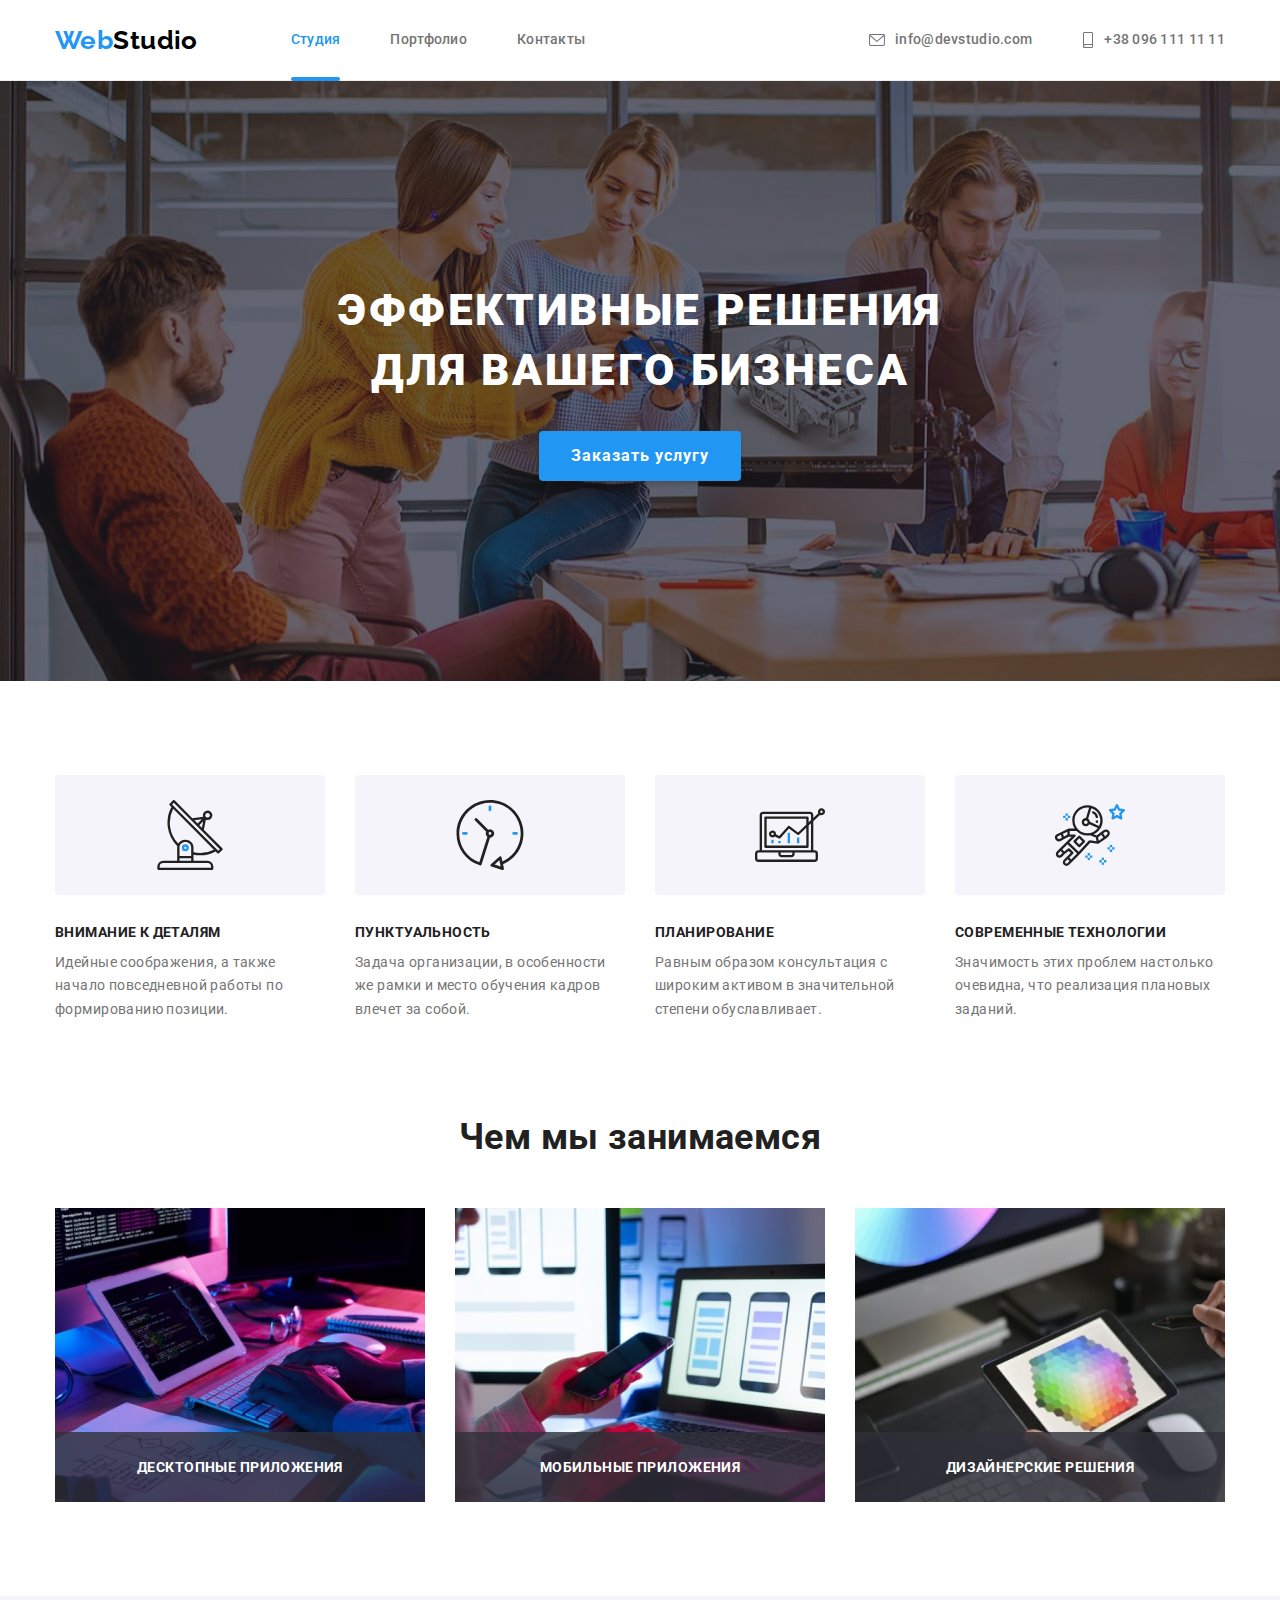
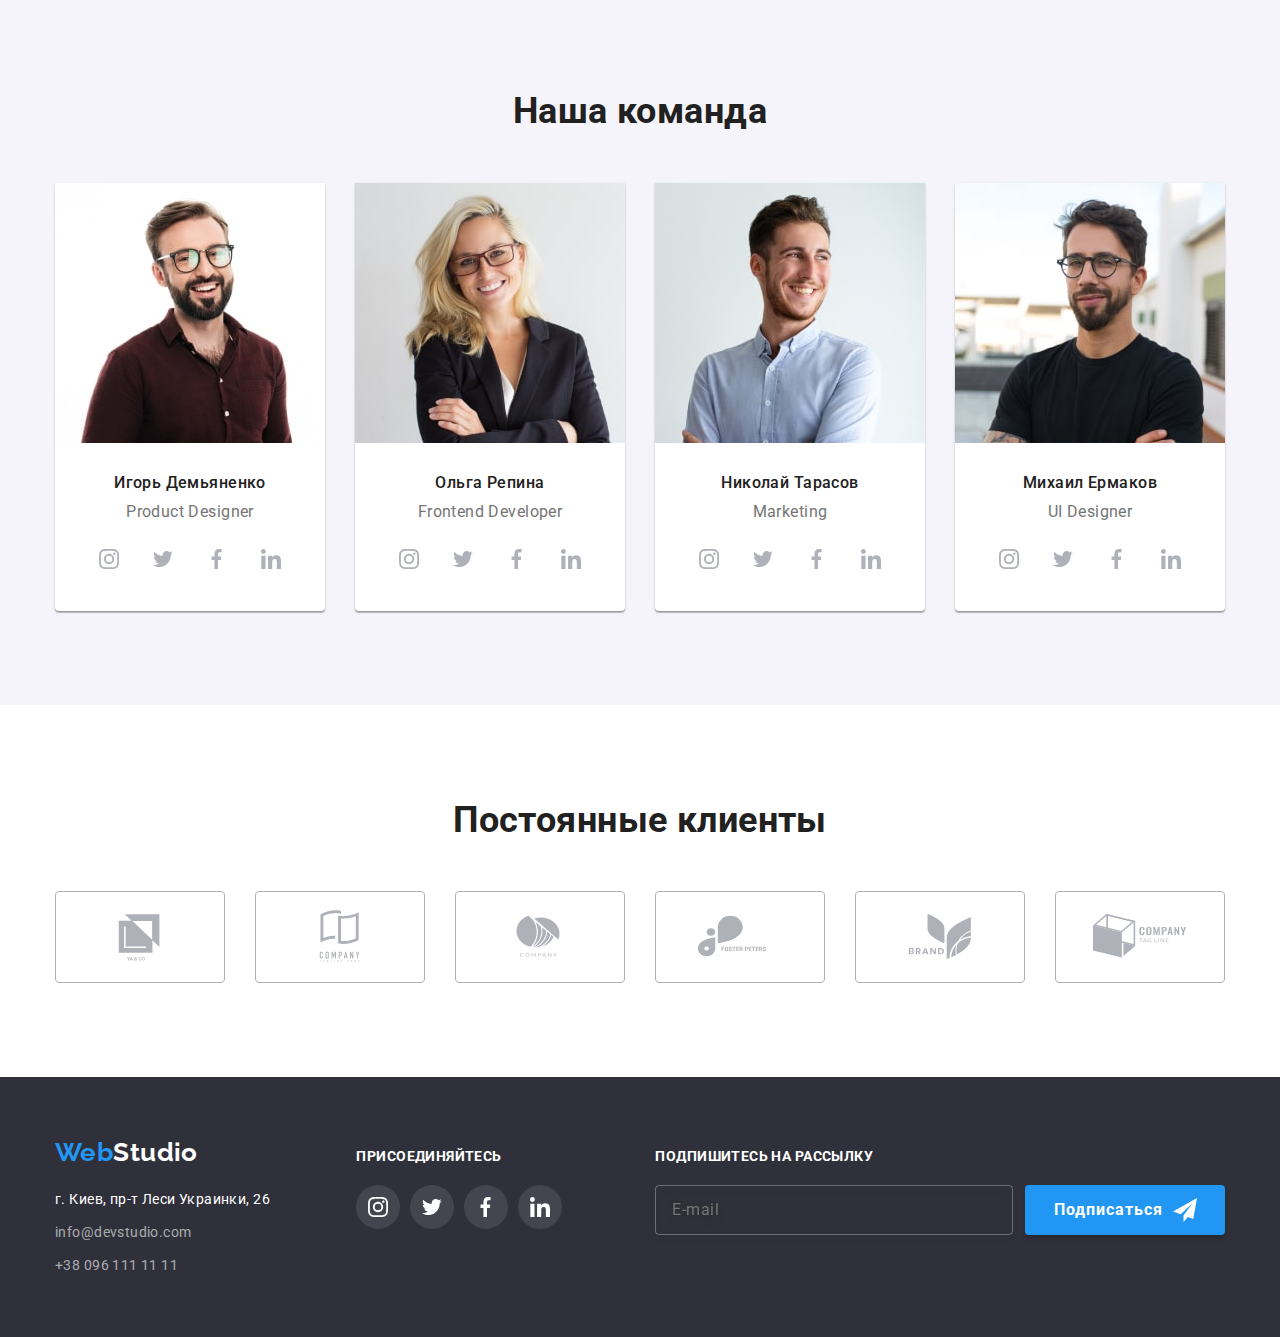
==== commit 0bfc2916: "Готово" ====
--- a/index.html
+++ b/index.html
@@ -175,15 +175,36 @@
           <h2 class="section__title">Чем мы занимаемся</h2>
           <ul class="activity">
             <li class="activity__item">
-              <img src="./images/programming.jpg" alt="Процесс создания программного обеспечения" />
+              <img
+                srcset="
+                  ./images/picteres/img-desc-klava@1-min.jpg 1x,
+                  ./images/picteres/img-desc-klava@2-min.jpg 2x
+                "
+                src="./images/programming.jpg"
+                alt="Процесс создания программного обеспечения"
+              />
               <h3 class="activity__title">Десктопные приложения</h3>
             </li>
             <li class="activity__item">
-              <img src="./images/qa.jpg" alt="Как мы тестируем наши проекты" />
+              <img
+                srcset="
+                  ./images/picteres/img-desc-phone@1-min.jpg 1x,
+                  ./images/picteres/img-desc-phone@2-min.jpg 2x
+                "
+                src="./images/qa.jpg"
+                alt="Как мы тестируем наши проекты"
+              />
               <h3 class="activity__title">Мобильные приложения</h3>
             </li>
             <li class="activity__item">
-              <img src="./images/design.jpg" alt="Процесс создания индивидуального дизайна" />
+              <img
+                srcset="
+                  ./images/picteres/img-desc-pen@1-min.jpg 1x,
+                  ./images/picteres/img-desc-pen@2-min.jpg 2x
+                "
+                src="./images/design.jpg"
+                alt="Процесс создания индивидуального дизайна"
+              />
               <h3 class="activity__title">Дизайнерские решения</h3>
             </li>
           </ul>
@@ -196,13 +217,29 @@
           <h2 class="section__title">Наша команда</h2>
           <ul class="team">
             <li class="team__item">
-              <img
-                src="./images/ihor.jpg"
-                alt="Игорь Демьяненко продукт дизайнер"
-                width="270"
-                height="260"
-                class="team__img"
-              />
+              <picture>
+                <source
+                  srcset="
+                    ./images/team/igor-desc@1-min.jpg 1x,
+                    ./images/team/igor-desc@2-min.jpg 2x
+                  "
+                  media="(min-width: 1200px)"
+                />
+                <source
+                  srcset="./images/team/igor-tab@1-min.jpg 1x, ./images/team/igor-tab@2-min.jpg 2x"
+                  media="(min-width: 768px)"
+                />
+                <source
+                  srcset="./images/team/igor-mob@1-min.jpg 1x, ./images/team/igor-mob@2-min.jpg 2x"
+                  media="(min-width: 480px)"
+                />
+                <img
+                  src="./images/ihor.jpg"
+                  alt="Игорь Демьяненко продукт дизайнер"
+                  class="team__img"
+                />
+              </picture>
+
               <div class="team__div-desc">
                 <h3 class="team__title">Игорь Демьяненко</h3>
                 <p class="team__desc">Product Designer</p>
@@ -259,13 +296,28 @@
               </div>
             </li>
             <li class="team__item">
-              <img
-                src="./images/olha.jpg"
-                alt="Ольга Репина фронтент разработчик"
-                width="270"
-                height="260"
-                class="team__img"
-              />
+              <picture>
+                <source
+                  srcset="
+                    ./images/team/olga-desc@1-min.jpg 1x,
+                    ./images/team/olga-desc@2-min.jpg 2x
+                  "
+                  media="(min-width: 1200px)"
+                />
+                <source
+                  srcset="./images/team/olga-tab@1-min.jpg 1x, ./images/team/olga-tab@2-min.jpg 2x"
+                  media="(min-width: 768px)"
+                />
+                <source
+                  srcset="./images/team/olga-mob@1-min.jpg 1x, ./images/team/olga-mob@2-min.jpg 2x"
+                  media="(min-width: 480px)"
+                />
+                <img
+                  src="./images/olha.jpg"
+                  alt="Ольга Репина фронтент разработчик"
+                  class="team__img"
+                />
+              </picture>
               <div class="team__div-desc">
                 <h3 class="team__title">Ольга Репина</h3>
                 <p class="team__desc">Frontend Developer</p>
@@ -322,13 +374,35 @@
               </div>
             </li>
             <li class="team__item">
-              <img
-                src="./images/myhail.jpg"
-                alt="Николай Тарасов маркетинг"
-                width="270"
-                height="260"
-                class="team__img"
-              />
+              <picture>
+                <source
+                  srcset="
+                    ./images/team/nikola-desc@1-min.jpg 1x,
+                    ./images/team/nikola-desc@2-min.jpg 2x
+                  "
+                  media="(min-width: 1200px)"
+                />
+                <source
+                  srcset="
+                    ./images/team/nikola-tab@1-min.jpg 1x,
+                    ./images/team/nikola-tab@2-min.jpg 2x
+                  "
+                  media="(min-width: 768px)"
+                />
+                <source
+                  srcset="
+                    ./images/team/nikola-mob@1-min.jpg 1x,
+                    ./images/team/nikola-mob@2-min.jpg 2x
+                  "
+                  media="(min-width: 480px)"
+                />
+                <img
+                  src="./images/myhail.jpg"
+                  alt="Николай Тарасов маркетnikola"
+                  class="team__img"
+                />
+              </picture>
+
               <div class="team__div-desc">
                 <h3 class="team__title">Николай Тарасов</h3>
                 <p class="team__desc">Marketing</p>
@@ -385,13 +459,31 @@
               </div>
             </li>
             <li class="team__item">
-              <img
-                src="./images/nikilaj.jpg"
-                alt="Михаил Ермаков дизайнер"
-                width="270"
-                height="260"
-                class="team__img"
-              />
+              <picture>
+                <source
+                  srcset="
+                    ./images/team/mihail-desc@1-min.jpg 1x,
+                    ./images/team/mihail-desc@2-min.jpg 2x
+                  "
+                  media="(min-width: 1200px)"
+                />
+                <source
+                  srcset="
+                    ./images/team/mihail-tab@1-min.jpg 1x,
+                    ./images/team/mihail-tab@2-min.jpg 2x
+                  "
+                  media="(min-width: 768px)"
+                />
+                <source
+                  srcset="
+                    ./images/team/mihail-mob@1-min.jpg 1x,
+                    ./images/team/mihail-mob@2-min.jpg 2x
+                  "
+                  media="(min-width: 480px)"
+                />
+                <img src="./images/nikilaj.jpg" alt="Михаил Ермаков дизайнер" class="team__img" />
+              </picture>
+
               <div class="team__div-desc">
                 <h3 class="team__title">Михаил Ермаков</h3>
                 <p class="team__desc">UI Designer</p>
--- a/css/main.min.css
+++ b/css/main.min.css
@@ -1,2 +1,2 @@
-h1,h2,h3,h4,h5,h6,p,ul,li{margin:0}img{display:block;max-width:100%;height:auto}ul{padding:0;list-style:none}a{text-decoration:none}body{font-family:"Roboto",sans-serif;font-size:14px;letter-spacing:0.03em;color:#757575;background-color:#fff}.container{padding:0 15px;margin:0 auto}@media screen and (max-width: 480px), screen and (min-width: 480px){.container{max-width:480px}}@media screen and (min-width: 768px){.container{max-width:768px}}@media screen and (min-width: 1200px){.container{max-width:1200px}}@media screen and (min-width: 768px){.container__page-header{display:-webkit-box;display:-ms-flexbox;display:flex;-webkit-box-align:center;-ms-flex-align:center;align-items:center;-webkit-box-pack:justify;-ms-flex-pack:justify;justify-content:space-between}}.logo{font-family:"Raleway",sans-serif;font-weight:700;font-size:24px;line-height:1.19;color:#2196f3}@media screen and (min-width: 1200px){.logo{font-size:26px}}.logo__dark{color:#000}.logo__light{color:#fff}.logo__header{margin-right:0}@media screen and (min-width: 768px){.logo__header{margin-right:88px}}@media screen and (min-width: 1200px){.logo__header{margin-right:93px}}.logo__footer{display:block;margin-bottom:20px}.page-header{border-bottom:1px solid #ececec}.main-menu{height:60px;display:-webkit-box;display:-ms-flexbox;display:flex;-webkit-box-align:center;-ms-flex-align:center;align-items:center;-webkit-box-pack:justify;-ms-flex-pack:justify;justify-content:space-between}@media screen and (min-width: 768px){.main-menu{height:80px}}.menu-button{width:40px;height:32px;padding:8px;margin:0;border:none;background-color:transparent}@media screen and (min-width: 768px){.menu-button{display:none}}.menu-button__icon{width:100%;height:100%;fill:#212121}.menu-button:hover .menu-button__icon,.menu-button__icon .menu-button:focus{fill:#2196f3}.nav{display:none}@media screen and (min-width: 768px){.nav{display:block;margin-right:84px}}.nav-list{display:-webkit-inline-box;display:-ms-inline-flexbox;display:inline-flex}.nav-list__item:not(:last-child){margin-right:50px}.nav-list__link{display:block;font-weight:500;line-height:1.14;letter-spacing:0.02em;padding:32px 0;color:var(--body-title-color);-webkit-transition:color 250ms cubic-bezier(0.4, 0, 0.2, 1);transition:color 250ms cubic-bezier(0.4, 0, 0.2, 1)}.nav-list__link:hover,.nav-list__link:focus{color:#2196f3}.nav-list__link--active{position:relative;color:#2196f3}.nav-list__link--active::after{content:'';position:absolute;width:100%;height:4px;bottom:-1px;left:0;border-radius:2px;background-color:#2196f3}.contact{display:none}@media screen and (min-width: 768px){.contact{display:block}}@media screen and (min-width: 1200px){.contact{display:-webkit-box;display:-ms-flexbox;display:flex}}@media screen and (min-width: 768px){.contact__item:not(:last-child){margin-bottom:10px}}@media screen and (min-width: 1200px){.contact__item:not(:last-child){margin-right:50px;margin-bottom:0}}@media screen and (min-width: 768px){.contact__link{display:-webkit-box;display:-ms-flexbox;display:flex;-webkit-box-align:center;-ms-flex-align:center;align-items:center;color:#757575;font-size:12px;font-weight:500;line-height:1.14;letter-spacing:0.02em;-webkit-transition:color 250ms cubic-bezier(0.4, 0, 0.2, 1);transition:color 250ms cubic-bezier(0.4, 0, 0.2, 1)}}@media screen and (min-width: 1200px){.contact__link{font-size:14px;padding:32px 0}}.contact__link:hover .contact__icon,.contact__link:focus .contact__icon{fill:#2196f3}.contact__link:hover,.contact__link:focus{color:#2196f3}.contact__icon{margin-right:10px;fill:currentColor;-webkit-transition:fill 250ms cubic-bezier(0.4, 0, 0.2, 1);transition:fill 250ms cubic-bezier(0.4, 0, 0.2, 1)}.contact__icon--mail{width:16px;height:12px}.contact__icon--phone{width:12px;height:16px}.mobile-menu{position:fixed;top:0;left:0;width:100vw;height:100%;padding:48px 40px;z-index:100;-webkit-transform:translate(0, 0);transform:translate(0, 0);-webkit-transition:visibility 250ms cubic-bezier(0.4, 0, 0.2, 1),-webkit-transform 250ms cubic-bezier(0.4, 0, 0.2, 1);transition:visibility 250ms cubic-bezier(0.4, 0, 0.2, 1),-webkit-transform 250ms cubic-bezier(0.4, 0, 0.2, 1);transition:transform 250ms cubic-bezier(0.4, 0, 0.2, 1),visibility 250ms cubic-bezier(0.4, 0, 0.2, 1);transition:transform 250ms cubic-bezier(0.4, 0, 0.2, 1),visibility 250ms cubic-bezier(0.4, 0, 0.2, 1),-webkit-transform 250ms cubic-bezier(0.4, 0, 0.2, 1);display:-webkit-box;display:-ms-flexbox;display:flex;-webkit-box-orient:vertical;-webkit-box-direction:normal;-ms-flex-direction:column;flex-direction:column;-webkit-box-pack:justify;-ms-flex-pack:justify;justify-content:space-between;background:#ffffff;-webkit-box-shadow:0px 4px 8px rgba(0,0,0,0.04),0px 2px 4px rgba(0,0,0,0.08),0px 1px 3px rgba(0,0,0,0.16);box-shadow:0px 4px 8px rgba(0,0,0,0.04),0px 2px 4px rgba(0,0,0,0.08),0px 1px 3px rgba(0,0,0,0.16)}@media screen and (max-width: 479px){.mobile-menu{padding:32px 24px}}.mobile-menu.is-open{pointer-events:none;visibility:hidden;-webkit-transform:translate(100%, 0);transform:translate(100%, 0)}@media screen and (min-width: 768px){.mobile-menu{display:none}}.mobile-menu__button{position:absolute;right:15px;top:14px;padding:8px;width:40px;height:32px;margin:0;border:none;background-color:transparent}.mobile-menu__icon{width:100%;height:100%;fill:#212121}.mobile-menu__button:hover .mobile-menu__icon,.mobile-menu__button:focus .mobile-menu__icon{fill:#2196f3}.mobile-menu__item:not(:last-child){margin-bottom:32px}.mobile-menu__link{font-weight:500;font-size:40px;line-height:1.18;text-align:center;letter-spacing:0.02em;color:#212121}.mobile-menu__link:hover,.mobile-menu__link:focus{color:#2196f3}.mobile-menu-footer{display:-webkit-box;display:-ms-flexbox;display:flex;-webkit-box-orient:vertical;-webkit-box-direction:normal;-ms-flex-direction:column;flex-direction:column}.mobile-menu-footer__tel{margin-bottom:32px;font-weight:500;font-size:34px;line-height:1.25;letter-spacing:0.02em;color:#2196f3}@media screen and (max-width: 479px){.mobile-menu-footer__tel{font-size:30px}}.mobile-menu-footer__mail{margin-bottom:64px;font-weight:500;font-size:24px;line-height:1.17;letter-spacing:0.02em;color:#757575}.mobile-menu-footer__list{display:-webkit-box;display:-ms-flexbox;display:flex;-webkit-box-align:center;-ms-flex-align:center;align-items:center}.mobile-menu-footer__item:not(:last-child){border-right:1px solid rgba(33,33,33,0.2)}.mobile-menu-footer__link{padding:10px;font-weight:500;font-size:18px;line-height:1.22;letter-spacing:0.02em;color:#2196f3}@media screen and (max-width: 479px){.mobile-menu-footer__link{font-size:14px;padding:6px}}.mobile-menu-footer__link--nopadding{padding-left:0px}.hero{background:-webkit-gradient(linear, left top, left bottom, from(rgba(47,48,58,0.4)), to(rgba(47,48,58,0.4))),url(./../images/Img.jpg);background:linear-gradient(rgba(47,48,58,0.4), rgba(47,48,58,0.4)),url(./../images/Img.jpg);background-repeat:no-repeat;background-position:center;margin:0 auto}@media screen and (max-width: 480px), screen and (min-width: 480px){.hero{padding-top:118px;padding-bottom:118px;background-size:cover}}@media screen and (min-width: 1200px){.hero{padding-top:200px;padding-bottom:200px;background-size:1600px;max-width:1600px}}.hero .container{text-align:center}.hero__title{margin-bottom:30px;font-weight:900;text-align:center;letter-spacing:0.06em;text-transform:uppercase;color:#fff}@media screen and (max-width: 480px), screen and (min-width: 480px){.hero__title{font-size:26px;line-height:42px}}@media screen and (min-width: 1200px){.hero__title{font-size:44px;line-height:1.36}}.btn{border:none;border-radius:4px;font-family:inherit;font-weight:500;font-size:16px;line-height:1.63;text-align:center;letter-spacing:0.03em;color:#212121;background-color:#f5f4fa;cursor:pointer;-webkit-transition:background-color 250ms cubic-bezier(0.4, 0, 0.2, 1),color 250ms cubic-bezier(0.4, 0, 0.2, 1),-webkit-box-shadow 250ms cubic-bezier(0.4, 0, 0.2, 1);transition:background-color 250ms cubic-bezier(0.4, 0, 0.2, 1),color 250ms cubic-bezier(0.4, 0, 0.2, 1),-webkit-box-shadow 250ms cubic-bezier(0.4, 0, 0.2, 1);transition:background-color 250ms cubic-bezier(0.4, 0, 0.2, 1),color 250ms cubic-bezier(0.4, 0, 0.2, 1),box-shadow 250ms cubic-bezier(0.4, 0, 0.2, 1);transition:background-color 250ms cubic-bezier(0.4, 0, 0.2, 1),color 250ms cubic-bezier(0.4, 0, 0.2, 1),box-shadow 250ms cubic-bezier(0.4, 0, 0.2, 1),-webkit-box-shadow 250ms cubic-bezier(0.4, 0, 0.2, 1)}.btn__hero{padding:10px 32px;font-weight:700;line-height:1.87;letter-spacing:0.06em;color:#fff;background-color:#2196f3;-webkit-box-shadow:0px 4px 4px rgba(0,0,0,0.15);box-shadow:0px 4px 4px rgba(0,0,0,0.15)}.btn__hero:hover,.btn__hero:focus{background:#188ce8}.section{padding-top:60px;padding-bottom:60px}@media screen and (min-width: 1200px){.section{padding-top:94px;padding-bottom:94px}}.section--hidden{display:none}@media screen and (min-width: 1200px){.section--hidden{display:block}}.section--nopaddingtop{padding-top:0}.section--team-bcg{background-color:#f5f4fa}.section__title{margin-bottom:30px;font-weight:700;line-height:1.17;text-align:center;color:#212121}@media screen and (max-width: 480px), screen and (min-width: 480px){.section__title{font-size:28px}}@media screen and (min-width: 1200px){.section__title{margin-bottom:50px;font-size:36px}}.visually-hidden{position:absolute;width:1px;height:1px;margin:-1px;border:0;padding:0;white-space:nowrap;-webkit-clip-path:inset(100%);clip-path:inset(100%);clip:rect(0 0 0 0);overflow:hidden}.advantages{display:block}@media screen and (min-width: 768px){.advantages{display:-webkit-box;display:-ms-flexbox;display:flex;-ms-flex-wrap:wrap;flex-wrap:wrap;-webkit-box-pack:center;-ms-flex-pack:center;justify-content:center;margin-top:-30px;margin-left:-30px}}.advantages__item{max-width:450px}.advantages__item:not(:last-child){margin-bottom:30px}@media screen and (min-width: 768px){.advantages__item{-ms-flex-preferred-size:calc((100% - 60px) / 2);flex-basis:calc((100% - 60px) / 2);margin-top:30px;margin-left:30px}.advantages__item:not(:last-child){margin-bottom:0}}@media screen and (min-width: 1200px){.advantages__item{-ms-flex-preferred-size:calc((100% - 120px) / 4);flex-basis:calc((100% - 120px) / 4)}}.advantages__img-bcg{display:-webkit-box;display:-ms-flexbox;display:flex;-webkit-box-align:center;-ms-flex-align:center;align-items:center;-webkit-box-pack:center;-ms-flex-pack:center;justify-content:center;height:120px;margin-bottom:30px;background-color:#f5f4fa;border-radius:4px}.advantages__img{width:70px;height:70px}.advantages__title{margin-bottom:10px;font-size:14px;font-weight:700;line-height:1.14;text-transform:uppercase;text-align:center;color:#212121}@media screen and (min-width: 768px){.advantages__title{text-align:left}}.advantages__desc{line-height:1.71}@media screen and (min-width: 1200px){.activity{display:-webkit-box;display:-ms-flexbox;display:flex}}.activity__item{position:relative}.activity__item:not(:last-child){margin-right:30px}.activity__title{position:absolute;bottom:0;left:0;display:-webkit-box;display:-ms-flexbox;display:flex;-webkit-box-align:center;-ms-flex-align:center;align-items:center;-webkit-box-pack:center;-ms-flex-pack:center;justify-content:center;width:100%;height:70px;font-size:14px;text-transform:uppercase;color:#fff;background-color:rgba(47,48,58,0.8)}@media screen and (min-width: 768px){.team{display:-webkit-box;display:-ms-flexbox;display:flex;-ms-flex-wrap:wrap;flex-wrap:wrap;-webkit-box-pack:center;-ms-flex-pack:center;justify-content:center;margin-top:-30px;margin-left:-30px}}.team__item{border-radius:0 0 4px 4px;background-color:#fff;-webkit-box-shadow:0px 1px 3px rgba(0,0,0,0.12),0px 1px 1px rgba(0,0,0,0.14),0px 2px 1px rgba(0,0,0,0.2);box-shadow:0px 1px 3px rgba(0,0,0,0.12),0px 1px 1px rgba(0,0,0,0.14),0px 2px 1px rgba(0,0,0,0.2)}@media screen and (max-width: 480px), screen and (min-width: 480px){.team__item:not(:last-child){margin-bottom:30px}}@media screen and (min-width: 768px){.team__item{-ms-flex-preferred-size:calc((100% - 60px) / 2);flex-basis:calc((100% - 60px) / 2);margin-top:30px;margin-left:30px}.team__item:not(:last-child){margin-bottom:0}}@media screen and (min-width: 1200px){.team__item{-ms-flex-preferred-size:calc((100% - 120px) / 4);flex-basis:calc((100% - 120px) / 4)}}.team__img{width:100%}.team__div-desc{padding-top:30px;padding-bottom:24px}@media screen and (min-width: 1200px){.team__div-desc{padding-bottom:30px}}.team__title{font-size:16px;line-height:1.19;text-align:center;margin-bottom:10px;font-weight:500;color:#212121}.team__desc{font-size:16px;line-height:1.19;text-align:center;margin-bottom:16px}.social{display:-webkit-box;display:-ms-flexbox;display:flex;-webkit-box-pack:center;-ms-flex-pack:center;justify-content:center}.social__item{width:44px;height:44px}.social__item:not(:last-child){margin-right:10px}.social__link{display:-webkit-box;display:-ms-flexbox;display:flex;-webkit-box-align:center;-ms-flex-align:center;align-items:center;-webkit-box-pack:center;-ms-flex-pack:center;justify-content:center;width:100%;height:100%;border-radius:50%;-webkit-transition:background-color 250ms cubic-bezier(0.4, 0, 0.2, 1);transition:background-color 250ms cubic-bezier(0.4, 0, 0.2, 1)}.social__link:hover,.social__link:focus{background-color:#2196f3}.social__icon{width:20px;height:20px;fill:#afb1b8;-webkit-transition:fill 250ms cubic-bezier(0.4, 0, 0.2, 1);transition:fill 250ms cubic-bezier(0.4, 0, 0.2, 1)}.social__link:hover .social__icon,.social__link:focus .social__icon{fill:#fff}.social__footer{background-color:rgba(255,255,255,0.1)}.social__icon--light{fill:#fff}.clients{display:-webkit-box;display:-ms-flexbox;display:flex;-ms-flex-wrap:wrap;flex-wrap:wrap;-webkit-box-pack:center;-ms-flex-pack:center;justify-content:center;margin-top:-30px;margin-left:-30px}.clients__item{height:92px}@media screen and (max-width: 480px), screen and (min-width: 480px){.clients__item{-ms-flex-preferred-size:calc((100% - 60px) / 2);flex-basis:calc((100% - 60px) / 2);margin-top:30px;margin-left:30px}}@media screen and (min-width: 768px){.clients__item{-ms-flex-preferred-size:calc((100% - 90px) / 3);flex-basis:calc((100% - 90px) / 3)}}@media screen and (min-width: 1200px){.clients__item{-ms-flex-preferred-size:calc((100% - 180px) / 6);flex-basis:calc((100% - 180px) / 6)}}.clients__link{display:-webkit-box;display:-ms-flexbox;display:flex;-webkit-box-pack:center;-ms-flex-pack:center;justify-content:center;-webkit-box-align:center;-ms-flex-align:center;align-items:center;width:100%;height:100%;border:1px solid #afb1b8;border-radius:4px;-webkit-transition:border 250ms cubic-bezier(0.4, 0, 0.2, 1);transition:border 250ms cubic-bezier(0.4, 0, 0.2, 1)}.clients__link:hover,.clients__link:focus{border-color:#2196f3}.clients__logo{width:106px;height:60px;fill:#afb1b8;-webkit-transition:fill 250ms cubic-bezier(0.4, 0, 0.2, 1);transition:fill 250ms cubic-bezier(0.4, 0, 0.2, 1)}.clients__link:hover .clients__logo,.clients__link:focus .clients__logo{fill:#2196f3}.footer{padding-top:60px;padding-bottom:60px;background-color:#2f303a}@media screen and (max-width: 480px), screen and (min-width: 480px){.footer{text-align:center}}@media screen and (min-width: 1200px){.footer{text-align:left}}.footer_address-box{margin-bottom:60px}@media screen and (min-width: 1200px){.footer_address-box{margin-bottom:0;margin-right:70px;-webkit-box-flex:1;-ms-flex-positive:1;flex-grow:1}}.address{font-style:normal}.address__link{display:block;line-height:1.71;color:#fff}.address__link--contacts{color:rgba(255,255,255,0.6)}.address__item:not(:last-child){margin-bottom:8px}@media screen and (min-width: 1200px){.address__item:not(:last-child){margin-bottom:9px}}@media screen and (min-width: 768px){.container__footer{display:-webkit-box;display:-ms-flexbox;display:flex;-ms-flex-wrap:wrap;flex-wrap:wrap;-ms-flex-pack:distribute;justify-content:space-around;-webkit-box-align:baseline;-ms-flex-align:baseline;align-items:baseline}}.footer__social-box{margin-bottom:60px}@media screen and (min-width: 1200px){.footer__social-box{margin-bottom:0px;margin-right:93px}}.footer__title{margin-bottom:20px;font-size:14px;line-height:1.14;text-transform:uppercase;color:#fff}.footer__form{display:-webkit-box;display:-ms-flexbox;display:flex;-webkit-box-orient:vertical;-webkit-box-direction:normal;-ms-flex-direction:column;flex-direction:column;-webkit-box-align:center;-ms-flex-align:center;align-items:center}@media screen and (min-width: 1200px){.footer__form{-webkit-box-orient:horizontal;-webkit-box-direction:normal;-ms-flex-direction:row;flex-direction:row}}@media screen and (min-width: 1200px){.footer__form-label{margin-right:12px}}.footer__form-input{width:300px;height:50px;padding:15px 16px;font-size:16px;line-height:1.25;letter-spacing:0.03em;color:rgba(255,255,255,0.6);background-color:transparent;border:1px solid rgba(255,255,255,0.3);-webkit-filter:drop-shadow(0px 4px 4px rgba(0,0,0,0.15));filter:drop-shadow(0px 4px 4px rgba(0,0,0,0.15));border-radius:4px;-webkit-transition:border-color 250ms cubic-bezier(0.4, 0, 0.2, 1);transition:border-color 250ms cubic-bezier(0.4, 0, 0.2, 1)}.footer__form-input:focus-within{outline:none;border-color:#2196f3}.footer__form-input:not(:placeholder-shown){border-color:#2196f3;color:#fff}@media screen and (max-width: 480px), screen and (min-width: 480px){.footer__form-input{margin-bottom:20px}}@media screen and (min-width: 480px){.footer__form-input{width:450px}}@media screen and (min-width: 1200px){.footer__form-input{width:358px;margin-bottom:0px}}.footer__btn-send{display:-webkit-box;display:-ms-flexbox;display:flex;-webkit-box-align:center;-ms-flex-align:center;align-items:center;text-align:center;padding:10px 28px 10px 29px;font-weight:700;font-size:16px;line-height:1.87;letter-spacing:0.06em;color:#fff;background-color:#2196f3;-webkit-box-shadow:0px 4px 4px rgba(0,0,0,0.15);box-shadow:0px 4px 4px rgba(0,0,0,0.15);border-radius:4px;border:none;cursor:pointer}.footer__form-icon{width:24px;height:24px;margin-left:10px;fill:#fff}.backdrop{position:fixed;top:0;left:0;width:100%;height:100%;background-color:rgba(0,0,0,0.2);opacity:1;-webkit-transition:opacity 250ms cubic-bezier(0.4, 0, 0.2, 1);transition:opacity 250ms cubic-bezier(0.4, 0, 0.2, 1)}.backdrop.is-hidden{opacity:0;pointer-events:none;visibility:hidden}.modal{position:absolute;top:50%;left:50%;background-color:#fff;-webkit-box-shadow:0px 1px 3px rgba(0,0,0,0.12),0px 1px 1px rgba(0,0,0,0.14),0px 2px 1px rgba(0,0,0,0.2);box-shadow:0px 1px 3px rgba(0,0,0,0.12),0px 1px 1px rgba(0,0,0,0.14),0px 2px 1px rgba(0,0,0,0.2);border-radius:4px;-webkit-transform:translate(-50%, -50%) scale(1);transform:translate(-50%, -50%) scale(1);-webkit-transition:visibility 250ms cubic-bezier(0.4, 0, 0.2, 1),-webkit-transform 250ms cubic-bezier(0.4, 0, 0.2, 1);transition:visibility 250ms cubic-bezier(0.4, 0, 0.2, 1),-webkit-transform 250ms cubic-bezier(0.4, 0, 0.2, 1);transition:transform 250ms cubic-bezier(0.4, 0, 0.2, 1),visibility 250ms cubic-bezier(0.4, 0, 0.2, 1);transition:transform 250ms cubic-bezier(0.4, 0, 0.2, 1),visibility 250ms cubic-bezier(0.4, 0, 0.2, 1),-webkit-transform 250ms cubic-bezier(0.4, 0, 0.2, 1)}.backdrop.is-hidden .modal{-webkit-transform:translate(-50%, -50%) scale(0.9);transform:translate(-50%, -50%) scale(0.9)}@media screen and (max-width: 479px){.modal{width:320px;padding:25px}}@media screen and (min-width: 480px){.modal{width:450px;padding:40px}}@media screen and (min-width: 1200px){.modal{width:528px;height:581px}}.modal__close{position:absolute;top:8px;right:8px;width:30px;height:30px;display:-webkit-box;display:-ms-flexbox;display:flex;-webkit-box-align:center;-ms-flex-align:center;align-items:center;-webkit-box-pack:center;-ms-flex-pack:center;justify-content:center;background-color:transparent;border-radius:50%;border:1px solid rgba(0,0,0,0.1);cursor:pointer}.modal__close-icon{width:11px;height:11px;fill:#000;-webkit-transition:fill 250ms cubic-bezier(0.4, 0, 0.2, 1);transition:fill 250ms cubic-bezier(0.4, 0, 0.2, 1)}.modal__close:hover .modal__close-icon,.modal__close:focus .modal__close-icon{fill:#2196f3}.modal__title{margin-bottom:12px;font-size:20px;line-height:1.5;text-align:center;color:#212121}.modal__form-label{position:relative;display:block;width:100%;margin-bottom:10px}.modal__form-label--textarea{margin-bottom:20px}.modal__form-label input,.modal__form-label textarea{width:100%;border-color:rgba(33,33,33,0.2);border-width:1px;border-style:solid;border-radius:4px;-webkit-transition:border-color 250ms cubic-bezier(0.4, 0, 0.2, 1);transition:border-color 250ms cubic-bezier(0.4, 0, 0.2, 1)}.modal__form-text{margin-bottom:4px;font-size:12px;line-height:1.17;letter-spacing:0.01em;color:#757575}.modal__form-input{height:40px;padding-left:42px;padding-right:10px}.modal__form-input:focus-within{outline:none;border-color:#2196f3}.modal__form-input:not(:placeholder-shown){border-color:#2196f3;color:#212121}.modal__form-textarea{display:block;height:120px;padding:12px 16px;resize:none}.modal__form-textarea:focus-within{outline:none;border-color:#2196f3}.modal__form-textarea:not(:placeholder-shown){border-color:#2196f3;color:#212121}.modal__form-checkbox{display:-webkit-box;display:-ms-flexbox;display:flex;-webkit-box-align:center;-ms-flex-align:center;align-items:center;margin-bottom:30px;font-size:12px;line-height:1.17;letter-spacing:0.029em}@media screen and (min-width: 1200px){.modal__form-checkbox{font-size:14px;line-height:1.71;letter-spacing:0.029em}}.modal__form-icon{width:18px;height:18px;position:absolute;bottom:11px;left:12px;fill:#212121;-webkit-transition:fill 250ms cubic-bezier(0.4, 0, 0.2, 1);transition:fill 250ms cubic-bezier(0.4, 0, 0.2, 1)}.modal__form-input:focus-within+.modal__form-icon,.modal__form-input:not(:placeholder-shown)+.modal__form-icon{fill:#2196f3}.form__checkbox-icon{width:16px;height:15px;margin-right:8px;border:2px solid #212121;border-radius:2px;background-color:transparent;background-image:none;-webkit-transition:background-color 250ms cubic-bezier(0.4, 0, 0.2, 1),background-image 250ms cubic-bezier(0.4, 0, 0.2, 1);transition:background-color 250ms cubic-bezier(0.4, 0, 0.2, 1),background-image 250ms cubic-bezier(0.4, 0, 0.2, 1)}.modal__checkbox:checked+.form__checkbox-icon{background-image:url("../images/checkbox-checked.svg");background-repeat:no-repeat;background-position:center;background-color:#2196f3;border-radius:2px;border:none}.modal__checkbox{-webkit-appearance:none;-moz-appearance:none;appearance:none}.form__checkbox-link{margin-left:4px;color:#2196f3;text-decoration:underline}.btn__modal{display:block;margin:0 auto;padding:10px 32px;font-weight:700;line-height:1.87;letter-spacing:0.06em;color:#fff;background-color:#2196f3;-webkit-box-shadow:0px 4px 4px rgba(0,0,0,0.15);box-shadow:0px 4px 4px rgba(0,0,0,0.15)}.btn__modal:hover,.btn__modal:focus{background:#188ce8}.works-nav{display:-webkit-box;display:-ms-flexbox;display:flex;-ms-flex-wrap:wrap;flex-wrap:wrap}@media screen and (min-width: 768px){.works-nav{-webkit-box-pack:center;-ms-flex-pack:center;justify-content:center}}.works-nav__portfolio{margin-top:-15px;margin-bottom:40px}@media screen and (min-width: 1200px){.works-nav__portfolio{margin-bottom:50px}}.works-nav__item{margin-top:15px}.works-nav__item:not(:last-child){margin-right:8px}.btn__works{padding:6px 22px}.btn__works:active,.btn__works:hover,.btn__works:focus{background-color:#2196f3;color:#fff;-webkit-box-shadow:0px 3px 1px rgba(0,0,0,0.1),0px 1px 2px rgba(0,0,0,0.08),0px 2px 2px rgba(0,0,0,0.12);box-shadow:0px 3px 1px rgba(0,0,0,0.1),0px 1px 2px rgba(0,0,0,0.08),0px 2px 2px rgba(0,0,0,0.12)}@media screen and (min-width: 768px){.works{display:-webkit-box;display:-ms-flexbox;display:flex;-ms-flex-wrap:wrap;flex-wrap:wrap;-webkit-box-align:stretch;-ms-flex-align:stretch;align-items:stretch;margin-top:-30px;margin-left:-30px}}.works__item:not(:last-child){margin-bottom:30px}@media screen and (min-width: 768px){.works__item{-ms-flex-preferred-size:calc((100% - 60px) / 2);flex-basis:calc((100% - 60px) / 2);margin-top:30px;margin-left:30px}.works__item:not(:last-child){margin-bottom:0}}@media screen and (min-width: 1200px){.works__item{-ms-flex-preferred-size:calc((100% - 120px) / 3);flex-basis:calc((100% - 120px) / 3)}}.works__link{display:block}.works__link:hover,.works__link:focus{-webkit-box-shadow:0px 1px 1px rgba(0,0,0,0.12),0px 4px 4px rgba(0,0,0,0.06),1px 4px 6px rgba(0,0,0,0.16);box-shadow:0px 1px 1px rgba(0,0,0,0.12),0px 4px 4px rgba(0,0,0,0.06),1px 4px 6px rgba(0,0,0,0.16);cursor:pointer}.works__img{position:relative;overflow:hidden}.works__overlay{position:absolute;width:100%;height:100%;display:-webkit-box;display:-ms-flexbox;display:flex;-webkit-box-align:center;-ms-flex-align:center;align-items:center;background-color:rgba(33,150,243,0.9);-webkit-transform:translate(0, 0);transform:translate(0, 0);-webkit-transition:-webkit-transform 250ms cubic-bezier(0.4, 0, 0.2, 1);transition:-webkit-transform 250ms cubic-bezier(0.4, 0, 0.2, 1);transition:transform 250ms cubic-bezier(0.4, 0, 0.2, 1);transition:transform 250ms cubic-bezier(0.4, 0, 0.2, 1), -webkit-transform 250ms cubic-bezier(0.4, 0, 0.2, 1)}.works__link:hover .works__overlay,.works__link:focus .works__overlay{-webkit-transform:translate(0, -100%);transform:translate(0, -100%)}.works__overlay-desc{padding:24px;font-size:18px;line-height:1.56;color:#fff}.works__desc{padding:20px 24px;background:#fff;border-width:0 1px 1px 1px;border-style:solid;border-color:#efefef}.works__title{font-weight:700;font-size:18px;line-height:2;letter-spacing:0.06em;color:#212121}.works__text{display:block;font-size:16px;line-height:1.87;color:#757575}
+h1,h2,h3,h4,h5,h6,p,ul,li{margin:0}img{display:block;max-width:100%;height:auto}ul{padding:0;list-style:none}a{text-decoration:none}body{font-family:"Roboto",sans-serif;font-size:14px;letter-spacing:0.03em;color:#757575;background-color:#fff}.container{padding:0 15px;margin:0 auto}@media screen and (max-width: 480px), screen and (min-width: 480px){.container{max-width:480px}}@media screen and (min-width: 768px){.container{max-width:768px}}@media screen and (min-width: 1200px){.container{max-width:1200px}}@media screen and (min-width: 768px){.container__page-header{display:-webkit-box;display:-ms-flexbox;display:flex;-webkit-box-align:center;-ms-flex-align:center;align-items:center;-webkit-box-pack:justify;-ms-flex-pack:justify;justify-content:space-between}}.logo{font-family:"Raleway",sans-serif;font-weight:700;font-size:24px;line-height:1.19;color:#2196f3}@media screen and (min-width: 1200px){.logo{font-size:26px}}.logo__dark{color:#000}.logo__light{color:#fff}.logo__header{margin-right:0}@media screen and (min-width: 768px){.logo__header{margin-right:88px}}@media screen and (min-width: 1200px){.logo__header{margin-right:93px}}.logo__footer{display:block;margin-bottom:20px}.page-header{border-bottom:1px solid #ececec}.main-menu{height:60px;display:-webkit-box;display:-ms-flexbox;display:flex;-webkit-box-align:center;-ms-flex-align:center;align-items:center;-webkit-box-pack:justify;-ms-flex-pack:justify;justify-content:space-between}@media screen and (min-width: 768px){.main-menu{height:80px}}.menu-button{width:40px;height:32px;padding:8px;margin:0;border:none;background-color:transparent}@media screen and (min-width: 768px){.menu-button{display:none}}.menu-button__icon{width:100%;height:100%;fill:#212121}.menu-button:hover .menu-button__icon,.menu-button__icon .menu-button:focus{fill:#2196f3}.nav{display:none}@media screen and (min-width: 768px){.nav{display:block;margin-right:84px}}.nav-list{display:-webkit-inline-box;display:-ms-inline-flexbox;display:inline-flex}.nav-list__item:not(:last-child){margin-right:50px}.nav-list__link{display:block;font-weight:500;line-height:1.14;letter-spacing:0.02em;padding:32px 0;color:var(--body-title-color);-webkit-transition:color 250ms cubic-bezier(0.4, 0, 0.2, 1);transition:color 250ms cubic-bezier(0.4, 0, 0.2, 1)}.nav-list__link:hover,.nav-list__link:focus{color:#2196f3}.nav-list__link--active{position:relative;color:#2196f3}.nav-list__link--active::after{content:'';position:absolute;width:100%;height:4px;bottom:-1px;left:0;border-radius:2px;background-color:#2196f3}.contact{display:none}@media screen and (min-width: 768px){.contact{display:block}}@media screen and (min-width: 1200px){.contact{display:-webkit-box;display:-ms-flexbox;display:flex}}@media screen and (min-width: 768px){.contact__item:not(:last-child){margin-bottom:10px}}@media screen and (min-width: 1200px){.contact__item:not(:last-child){margin-right:50px;margin-bottom:0}}@media screen and (min-width: 768px){.contact__link{display:-webkit-box;display:-ms-flexbox;display:flex;-webkit-box-align:center;-ms-flex-align:center;align-items:center;color:#757575;font-size:12px;font-weight:500;line-height:1.14;letter-spacing:0.02em;-webkit-transition:color 250ms cubic-bezier(0.4, 0, 0.2, 1);transition:color 250ms cubic-bezier(0.4, 0, 0.2, 1)}}@media screen and (min-width: 1200px){.contact__link{font-size:14px;padding:32px 0}}.contact__link:hover .contact__icon,.contact__link:focus .contact__icon{fill:#2196f3}.contact__link:hover,.contact__link:focus{color:#2196f3}.contact__icon{margin-right:10px;fill:currentColor;-webkit-transition:fill 250ms cubic-bezier(0.4, 0, 0.2, 1);transition:fill 250ms cubic-bezier(0.4, 0, 0.2, 1)}.contact__icon--mail{width:16px;height:12px}.contact__icon--phone{width:12px;height:16px}.mobile-menu{position:fixed;top:0;left:0;width:100vw;height:100%;padding:48px 40px;z-index:100;-webkit-transform:translate(0, 0);transform:translate(0, 0);-webkit-transition:visibility 250ms cubic-bezier(0.4, 0, 0.2, 1),-webkit-transform 250ms cubic-bezier(0.4, 0, 0.2, 1);transition:visibility 250ms cubic-bezier(0.4, 0, 0.2, 1),-webkit-transform 250ms cubic-bezier(0.4, 0, 0.2, 1);transition:transform 250ms cubic-bezier(0.4, 0, 0.2, 1),visibility 250ms cubic-bezier(0.4, 0, 0.2, 1);transition:transform 250ms cubic-bezier(0.4, 0, 0.2, 1),visibility 250ms cubic-bezier(0.4, 0, 0.2, 1),-webkit-transform 250ms cubic-bezier(0.4, 0, 0.2, 1);display:-webkit-box;display:-ms-flexbox;display:flex;-webkit-box-orient:vertical;-webkit-box-direction:normal;-ms-flex-direction:column;flex-direction:column;-webkit-box-pack:justify;-ms-flex-pack:justify;justify-content:space-between;background:#ffffff;-webkit-box-shadow:0px 4px 8px rgba(0,0,0,0.04),0px 2px 4px rgba(0,0,0,0.08),0px 1px 3px rgba(0,0,0,0.16);box-shadow:0px 4px 8px rgba(0,0,0,0.04),0px 2px 4px rgba(0,0,0,0.08),0px 1px 3px rgba(0,0,0,0.16)}@media screen and (max-width: 479px){.mobile-menu{padding:32px 24px}}.mobile-menu.is-open{pointer-events:none;visibility:hidden;-webkit-transform:translate(100%, 0);transform:translate(100%, 0)}@media screen and (min-width: 768px){.mobile-menu{display:none}}.mobile-menu__button{position:absolute;right:15px;top:14px;padding:8px;width:40px;height:32px;margin:0;border:none;background-color:transparent}.mobile-menu__icon{width:100%;height:100%;fill:#212121}.mobile-menu__button:hover .mobile-menu__icon,.mobile-menu__button:focus .mobile-menu__icon{fill:#2196f3}.mobile-menu__item:not(:last-child){margin-bottom:32px}.mobile-menu__link{font-weight:500;font-size:40px;line-height:1.18;text-align:center;letter-spacing:0.02em;color:#212121}.mobile-menu__link:hover,.mobile-menu__link:focus{color:#2196f3}.mobile-menu-footer{display:-webkit-box;display:-ms-flexbox;display:flex;-webkit-box-orient:vertical;-webkit-box-direction:normal;-ms-flex-direction:column;flex-direction:column}.mobile-menu-footer__tel{margin-bottom:32px;font-weight:500;font-size:34px;line-height:1.25;letter-spacing:0.02em;color:#2196f3}@media screen and (max-width: 479px){.mobile-menu-footer__tel{font-size:30px}}.mobile-menu-footer__mail{margin-bottom:64px;font-weight:500;font-size:24px;line-height:1.17;letter-spacing:0.02em;color:#757575}.mobile-menu-footer__list{display:-webkit-box;display:-ms-flexbox;display:flex;-webkit-box-align:center;-ms-flex-align:center;align-items:center}.mobile-menu-footer__item:not(:last-child){border-right:1px solid rgba(33,33,33,0.2)}.mobile-menu-footer__link{padding:10px;font-weight:500;font-size:18px;line-height:1.22;letter-spacing:0.02em;color:#2196f3}@media screen and (max-width: 479px){.mobile-menu-footer__link{font-size:14px;padding:6px}}.mobile-menu-footer__link--nopadding{padding-left:0px}.hero{background:-webkit-gradient(linear, left top, left bottom, from(rgba(47,48,58,0.4)), to(rgba(47,48,58,0.4))),url("../images/hero/Header-mob@1-min.jpg");background:linear-gradient(rgba(47,48,58,0.4), rgba(47,48,58,0.4)),url("../images/hero/Header-mob@1-min.jpg");background-repeat:no-repeat;background-position:center;margin:0 auto}@media (min-device-pixel-ratio: 2), (-webkit-min-device-pixel-ratio: 2), (min-resolution: 192dpi), (min-resolution: 2dppx){.hero{background:-webkit-gradient(linear, left top, left bottom, from(rgba(47,48,58,0.4)), to(rgba(47,48,58,0.4))),url("../images/hero/Header-mob@2-min.jpg");background:linear-gradient(rgba(47,48,58,0.4), rgba(47,48,58,0.4)),url("../images/hero/Header-mob@2-min.jpg")}}@media screen and (max-width: 480px), screen and (min-width: 480px){.hero{padding-top:118px;padding-bottom:118px;background-size:cover;background-repeat:no-repeat}}@media screen and (min-width: 768px){.hero{background:-webkit-gradient(linear, left top, left bottom, from(rgba(47,48,58,0.4)), to(rgba(47,48,58,0.4))),url("../images/hero/Header-tab@1-min.jpg");background:linear-gradient(rgba(47,48,58,0.4), rgba(47,48,58,0.4)),url("../images/hero/Header-tab@1-min.jpg");background-size:cover;background-repeat:no-repeat}}@media screen and (min-width: 768px) and (min-device-pixel-ratio: 2), screen and (min-width: 768px) and (-webkit-min-device-pixel-ratio: 2), screen and (min-width: 768px) and (min-resolution: 192dpi), screen and (min-width: 768px) and (min-resolution: 2dppx){.hero{background:-webkit-gradient(linear, left top, left bottom, from(rgba(47,48,58,0.4)), to(rgba(47,48,58,0.4))),url(../images/hero/Header-tab@2-min.jpg);background:linear-gradient(rgba(47,48,58,0.4), rgba(47,48,58,0.4)),url(../images/hero/Header-tab@2-min.jpg)}}@media screen and (min-width: 1200px){.hero{padding-top:200px;padding-bottom:200px;background-size:1600px;max-width:1600px;background:-webkit-gradient(linear, left top, left bottom, from(rgba(47,48,58,0.4)), to(rgba(47,48,58,0.4))),url(../images/hero/Header-desc@1-min.jpg);background:linear-gradient(rgba(47,48,58,0.4), rgba(47,48,58,0.4)),url(../images/hero/Header-desc@1-min.jpg)}}@media screen and (min-width: 1200px) and (min-device-pixel-ratio: 2), screen and (min-width: 1200px) and (-webkit-min-device-pixel-ratio: 2), screen and (min-width: 1200px) and (min-resolution: 192dpi), screen and (min-width: 1200px) and (min-resolution: 2dppx){.hero{background:-webkit-gradient(linear, left top, left bottom, from(rgba(47,48,58,0.4)), to(rgba(47,48,58,0.4))),url(../images/hero/Header-desc@2-min.jpg);background:linear-gradient(rgba(47,48,58,0.4), rgba(47,48,58,0.4)),url(../images/hero/Header-desc@2-min.jpg)}}.hero .container{text-align:center}.hero__title{margin-bottom:30px;font-weight:900;text-align:center;letter-spacing:0.06em;text-transform:uppercase;color:#fff}@media screen and (max-width: 480px), screen and (min-width: 480px){.hero__title{font-size:26px;line-height:42px}}@media screen and (min-width: 1200px){.hero__title{font-size:44px;line-height:1.36}}.btn{border:none;border-radius:4px;font-family:inherit;font-weight:500;font-size:16px;line-height:1.63;text-align:center;letter-spacing:0.03em;color:#212121;background-color:#f5f4fa;cursor:pointer;-webkit-transition:background-color 250ms cubic-bezier(0.4, 0, 0.2, 1),color 250ms cubic-bezier(0.4, 0, 0.2, 1),-webkit-box-shadow 250ms cubic-bezier(0.4, 0, 0.2, 1);transition:background-color 250ms cubic-bezier(0.4, 0, 0.2, 1),color 250ms cubic-bezier(0.4, 0, 0.2, 1),-webkit-box-shadow 250ms cubic-bezier(0.4, 0, 0.2, 1);transition:background-color 250ms cubic-bezier(0.4, 0, 0.2, 1),color 250ms cubic-bezier(0.4, 0, 0.2, 1),box-shadow 250ms cubic-bezier(0.4, 0, 0.2, 1);transition:background-color 250ms cubic-bezier(0.4, 0, 0.2, 1),color 250ms cubic-bezier(0.4, 0, 0.2, 1),box-shadow 250ms cubic-bezier(0.4, 0, 0.2, 1),-webkit-box-shadow 250ms cubic-bezier(0.4, 0, 0.2, 1)}.btn__hero{padding:10px 32px;font-weight:700;line-height:1.87;letter-spacing:0.06em;color:#fff;background-color:#2196f3;-webkit-box-shadow:0px 4px 4px rgba(0,0,0,0.15);box-shadow:0px 4px 4px rgba(0,0,0,0.15)}.btn__hero:hover,.btn__hero:focus{background:#188ce8}.section{padding-top:60px;padding-bottom:60px}@media screen and (min-width: 1200px){.section{padding-top:94px;padding-bottom:94px}}.section--hidden{display:none}@media screen and (min-width: 1200px){.section--hidden{display:block}}.section--nopaddingtop{padding-top:0}.section--team-bcg{background-color:#f5f4fa}.section__title{margin-bottom:30px;font-weight:700;line-height:1.17;text-align:center;color:#212121}@media screen and (max-width: 480px), screen and (min-width: 480px){.section__title{font-size:28px}}@media screen and (min-width: 1200px){.section__title{margin-bottom:50px;font-size:36px}}.visually-hidden{position:absolute;width:1px;height:1px;margin:-1px;border:0;padding:0;white-space:nowrap;-webkit-clip-path:inset(100%);clip-path:inset(100%);clip:rect(0 0 0 0);overflow:hidden}.advantages{display:block}@media screen and (min-width: 768px){.advantages{display:-webkit-box;display:-ms-flexbox;display:flex;-ms-flex-wrap:wrap;flex-wrap:wrap;-webkit-box-pack:center;-ms-flex-pack:center;justify-content:center;margin-top:-30px;margin-left:-30px}}.advantages__item{max-width:450px}.advantages__item:not(:last-child){margin-bottom:30px}@media screen and (min-width: 768px){.advantages__item{-ms-flex-preferred-size:calc((100% - 60px) / 2);flex-basis:calc((100% - 60px) / 2);margin-top:30px;margin-left:30px}.advantages__item:not(:last-child){margin-bottom:0}}@media screen and (min-width: 1200px){.advantages__item{-ms-flex-preferred-size:calc((100% - 120px) / 4);flex-basis:calc((100% - 120px) / 4)}}.advantages__img-bcg{display:-webkit-box;display:-ms-flexbox;display:flex;-webkit-box-align:center;-ms-flex-align:center;align-items:center;-webkit-box-pack:center;-ms-flex-pack:center;justify-content:center;height:120px;margin-bottom:30px;background-color:#f5f4fa;border-radius:4px}.advantages__img{width:70px;height:70px}.advantages__title{margin-bottom:10px;font-size:14px;font-weight:700;line-height:1.14;text-transform:uppercase;text-align:center;color:#212121}@media screen and (min-width: 768px){.advantages__title{text-align:left}}.advantages__desc{line-height:1.71}@media screen and (min-width: 1200px){.activity{display:-webkit-box;display:-ms-flexbox;display:flex}}.activity__item{position:relative}.activity__item:not(:last-child){margin-right:30px}.activity__title{position:absolute;bottom:0;left:0;display:-webkit-box;display:-ms-flexbox;display:flex;-webkit-box-align:center;-ms-flex-align:center;align-items:center;-webkit-box-pack:center;-ms-flex-pack:center;justify-content:center;width:100%;height:70px;font-size:14px;text-transform:uppercase;color:#fff;background-color:rgba(47,48,58,0.8)}@media screen and (min-width: 768px){.team{display:-webkit-box;display:-ms-flexbox;display:flex;-ms-flex-wrap:wrap;flex-wrap:wrap;-webkit-box-pack:center;-ms-flex-pack:center;justify-content:center;margin-top:-30px;margin-left:-30px}}.team__item{border-radius:0 0 4px 4px;background-color:#fff;-webkit-box-shadow:0px 1px 3px rgba(0,0,0,0.12),0px 1px 1px rgba(0,0,0,0.14),0px 2px 1px rgba(0,0,0,0.2);box-shadow:0px 1px 3px rgba(0,0,0,0.12),0px 1px 1px rgba(0,0,0,0.14),0px 2px 1px rgba(0,0,0,0.2)}@media screen and (max-width: 480px), screen and (min-width: 480px){.team__item:not(:last-child){margin-bottom:30px}}@media screen and (min-width: 768px){.team__item{-ms-flex-preferred-size:calc((100% - 60px) / 2);flex-basis:calc((100% - 60px) / 2);margin-top:30px;margin-left:30px}.team__item:not(:last-child){margin-bottom:0}}@media screen and (min-width: 1200px){.team__item{-ms-flex-preferred-size:calc((100% - 120px) / 4);flex-basis:calc((100% - 120px) / 4)}}.team__img{width:100%}.team__div-desc{padding-top:30px;padding-bottom:24px}@media screen and (min-width: 1200px){.team__div-desc{padding-bottom:30px}}.team__title{font-size:16px;line-height:1.19;text-align:center;margin-bottom:10px;font-weight:500;color:#212121}.team__desc{font-size:16px;line-height:1.19;text-align:center;margin-bottom:16px}.social{display:-webkit-box;display:-ms-flexbox;display:flex;-webkit-box-pack:center;-ms-flex-pack:center;justify-content:center}.social__item{width:44px;height:44px}.social__item:not(:last-child){margin-right:10px}.social__link{display:-webkit-box;display:-ms-flexbox;display:flex;-webkit-box-align:center;-ms-flex-align:center;align-items:center;-webkit-box-pack:center;-ms-flex-pack:center;justify-content:center;width:100%;height:100%;border-radius:50%;-webkit-transition:background-color 250ms cubic-bezier(0.4, 0, 0.2, 1);transition:background-color 250ms cubic-bezier(0.4, 0, 0.2, 1)}.social__link:hover,.social__link:focus{background-color:#2196f3}.social__icon{width:20px;height:20px;fill:#afb1b8;-webkit-transition:fill 250ms cubic-bezier(0.4, 0, 0.2, 1);transition:fill 250ms cubic-bezier(0.4, 0, 0.2, 1)}.social__link:hover .social__icon,.social__link:focus .social__icon{fill:#fff}.social__footer{background-color:rgba(255,255,255,0.1)}.social__icon--light{fill:#fff}.clients{display:-webkit-box;display:-ms-flexbox;display:flex;-ms-flex-wrap:wrap;flex-wrap:wrap;-webkit-box-pack:center;-ms-flex-pack:center;justify-content:center;margin-top:-30px;margin-left:-30px}.clients__item{height:92px}@media screen and (max-width: 480px), screen and (min-width: 480px){.clients__item{-ms-flex-preferred-size:calc((100% - 60px) / 2);flex-basis:calc((100% - 60px) / 2);margin-top:30px;margin-left:30px}}@media screen and (min-width: 768px){.clients__item{-ms-flex-preferred-size:calc((100% - 90px) / 3);flex-basis:calc((100% - 90px) / 3)}}@media screen and (min-width: 1200px){.clients__item{-ms-flex-preferred-size:calc((100% - 180px) / 6);flex-basis:calc((100% - 180px) / 6)}}.clients__link{display:-webkit-box;display:-ms-flexbox;display:flex;-webkit-box-pack:center;-ms-flex-pack:center;justify-content:center;-webkit-box-align:center;-ms-flex-align:center;align-items:center;width:100%;height:100%;border:1px solid #afb1b8;border-radius:4px;-webkit-transition:border 250ms cubic-bezier(0.4, 0, 0.2, 1);transition:border 250ms cubic-bezier(0.4, 0, 0.2, 1)}.clients__link:hover,.clients__link:focus{border-color:#2196f3}.clients__logo{width:106px;height:60px;fill:#afb1b8;-webkit-transition:fill 250ms cubic-bezier(0.4, 0, 0.2, 1);transition:fill 250ms cubic-bezier(0.4, 0, 0.2, 1)}.clients__link:hover .clients__logo,.clients__link:focus .clients__logo{fill:#2196f3}.footer{padding-top:60px;padding-bottom:60px;background-color:#2f303a}@media screen and (max-width: 480px), screen and (min-width: 480px){.footer{text-align:center}}@media screen and (min-width: 1200px){.footer{text-align:left}}.footer_address-box{margin-bottom:60px}@media screen and (min-width: 1200px){.footer_address-box{margin-bottom:0;margin-right:70px;-webkit-box-flex:1;-ms-flex-positive:1;flex-grow:1}}.address{font-style:normal}.address__link{display:block;line-height:1.71;color:#fff}.address__link--contacts{color:rgba(255,255,255,0.6)}.address__item:not(:last-child){margin-bottom:8px}@media screen and (min-width: 1200px){.address__item:not(:last-child){margin-bottom:9px}}@media screen and (min-width: 768px){.container__footer{display:-webkit-box;display:-ms-flexbox;display:flex;-ms-flex-wrap:wrap;flex-wrap:wrap;-ms-flex-pack:distribute;justify-content:space-around;-webkit-box-align:baseline;-ms-flex-align:baseline;align-items:baseline}}.footer__social-box{margin-bottom:60px}@media screen and (min-width: 1200px){.footer__social-box{margin-bottom:0px;margin-right:93px}}.footer__title{margin-bottom:20px;font-size:14px;line-height:1.14;text-transform:uppercase;color:#fff}.footer__form{display:-webkit-box;display:-ms-flexbox;display:flex;-webkit-box-orient:vertical;-webkit-box-direction:normal;-ms-flex-direction:column;flex-direction:column;-webkit-box-align:center;-ms-flex-align:center;align-items:center}@media screen and (min-width: 1200px){.footer__form{-webkit-box-orient:horizontal;-webkit-box-direction:normal;-ms-flex-direction:row;flex-direction:row}}@media screen and (min-width: 1200px){.footer__form-label{margin-right:12px}}.footer__form-input{width:300px;height:50px;padding:15px 16px;font-size:16px;line-height:1.25;letter-spacing:0.03em;color:rgba(255,255,255,0.6);background-color:transparent;border:1px solid rgba(255,255,255,0.3);-webkit-filter:drop-shadow(0px 4px 4px rgba(0,0,0,0.15));filter:drop-shadow(0px 4px 4px rgba(0,0,0,0.15));border-radius:4px;-webkit-transition:border-color 250ms cubic-bezier(0.4, 0, 0.2, 1);transition:border-color 250ms cubic-bezier(0.4, 0, 0.2, 1)}.footer__form-input:focus-within{outline:none;border-color:#2196f3}.footer__form-input:not(:placeholder-shown){border-color:#2196f3;color:#fff}@media screen and (max-width: 480px), screen and (min-width: 480px){.footer__form-input{margin-bottom:20px}}@media screen and (min-width: 480px){.footer__form-input{width:450px}}@media screen and (min-width: 1200px){.footer__form-input{width:358px;margin-bottom:0px}}.footer__btn-send{display:-webkit-box;display:-ms-flexbox;display:flex;-webkit-box-align:center;-ms-flex-align:center;align-items:center;text-align:center;padding:10px 28px 10px 29px;font-weight:700;font-size:16px;line-height:1.87;letter-spacing:0.06em;color:#fff;background-color:#2196f3;-webkit-box-shadow:0px 4px 4px rgba(0,0,0,0.15);box-shadow:0px 4px 4px rgba(0,0,0,0.15);border-radius:4px;border:none;cursor:pointer}.footer__form-icon{width:24px;height:24px;margin-left:10px;fill:#fff}.backdrop{position:fixed;top:0;left:0;width:100%;height:100%;background-color:rgba(0,0,0,0.2);opacity:1;-webkit-transition:opacity 250ms cubic-bezier(0.4, 0, 0.2, 1);transition:opacity 250ms cubic-bezier(0.4, 0, 0.2, 1)}.backdrop.is-hidden{opacity:0;pointer-events:none;visibility:hidden}.modal{position:absolute;top:50%;left:50%;background-color:#fff;-webkit-box-shadow:0px 1px 3px rgba(0,0,0,0.12),0px 1px 1px rgba(0,0,0,0.14),0px 2px 1px rgba(0,0,0,0.2);box-shadow:0px 1px 3px rgba(0,0,0,0.12),0px 1px 1px rgba(0,0,0,0.14),0px 2px 1px rgba(0,0,0,0.2);border-radius:4px;-webkit-transform:translate(-50%, -50%) scale(1);transform:translate(-50%, -50%) scale(1);-webkit-transition:visibility 250ms cubic-bezier(0.4, 0, 0.2, 1),-webkit-transform 250ms cubic-bezier(0.4, 0, 0.2, 1);transition:visibility 250ms cubic-bezier(0.4, 0, 0.2, 1),-webkit-transform 250ms cubic-bezier(0.4, 0, 0.2, 1);transition:transform 250ms cubic-bezier(0.4, 0, 0.2, 1),visibility 250ms cubic-bezier(0.4, 0, 0.2, 1);transition:transform 250ms cubic-bezier(0.4, 0, 0.2, 1),visibility 250ms cubic-bezier(0.4, 0, 0.2, 1),-webkit-transform 250ms cubic-bezier(0.4, 0, 0.2, 1)}.backdrop.is-hidden .modal{-webkit-transform:translate(-50%, -50%) scale(0.9);transform:translate(-50%, -50%) scale(0.9)}@media screen and (max-width: 479px){.modal{width:320px;padding:25px}}@media screen and (min-width: 480px){.modal{width:450px;padding:40px}}@media screen and (min-width: 1200px){.modal{width:528px;height:581px}}.modal__close{position:absolute;top:8px;right:8px;width:30px;height:30px;display:-webkit-box;display:-ms-flexbox;display:flex;-webkit-box-align:center;-ms-flex-align:center;align-items:center;-webkit-box-pack:center;-ms-flex-pack:center;justify-content:center;background-color:transparent;border-radius:50%;border:1px solid rgba(0,0,0,0.1);cursor:pointer}.modal__close-icon{width:11px;height:11px;fill:#000;-webkit-transition:fill 250ms cubic-bezier(0.4, 0, 0.2, 1);transition:fill 250ms cubic-bezier(0.4, 0, 0.2, 1)}.modal__close:hover .modal__close-icon,.modal__close:focus .modal__close-icon{fill:#2196f3}.modal__title{margin-bottom:12px;font-size:20px;line-height:1.5;text-align:center;color:#212121}.modal__form-label{position:relative;display:block;width:100%;margin-bottom:10px}.modal__form-label--textarea{margin-bottom:20px}.modal__form-label input,.modal__form-label textarea{width:100%;border-color:rgba(33,33,33,0.2);border-width:1px;border-style:solid;border-radius:4px;-webkit-transition:border-color 250ms cubic-bezier(0.4, 0, 0.2, 1);transition:border-color 250ms cubic-bezier(0.4, 0, 0.2, 1)}.modal__form-text{margin-bottom:4px;font-size:12px;line-height:1.17;letter-spacing:0.01em;color:#757575}.modal__form-input{height:40px;padding-left:42px;padding-right:10px}.modal__form-input:focus-within{outline:none;border-color:#2196f3}.modal__form-input:not(:placeholder-shown){border-color:#2196f3;color:#212121}.modal__form-textarea{display:block;height:120px;padding:12px 16px;resize:none}.modal__form-textarea:focus-within{outline:none;border-color:#2196f3}.modal__form-textarea:not(:placeholder-shown){border-color:#2196f3;color:#212121}.modal__form-checkbox{display:-webkit-box;display:-ms-flexbox;display:flex;-webkit-box-align:center;-ms-flex-align:center;align-items:center;margin-bottom:30px;font-size:12px;line-height:1.17;letter-spacing:0.029em}@media screen and (min-width: 1200px){.modal__form-checkbox{font-size:14px;line-height:1.71;letter-spacing:0.029em}}.modal__form-icon{width:18px;height:18px;position:absolute;bottom:11px;left:12px;fill:#212121;-webkit-transition:fill 250ms cubic-bezier(0.4, 0, 0.2, 1);transition:fill 250ms cubic-bezier(0.4, 0, 0.2, 1)}.modal__form-input:focus-within+.modal__form-icon,.modal__form-input:not(:placeholder-shown)+.modal__form-icon{fill:#2196f3}.form__checkbox-icon{width:16px;height:15px;margin-right:8px;border:2px solid #212121;border-radius:2px;background-color:transparent;background-image:none;-webkit-transition:background-color 250ms cubic-bezier(0.4, 0, 0.2, 1),background-image 250ms cubic-bezier(0.4, 0, 0.2, 1);transition:background-color 250ms cubic-bezier(0.4, 0, 0.2, 1),background-image 250ms cubic-bezier(0.4, 0, 0.2, 1)}.modal__checkbox:checked+.form__checkbox-icon{background-image:url("../images/checkbox-checked.svg");background-repeat:no-repeat;background-position:center;background-color:#2196f3;border-radius:2px;border:none}.modal__checkbox{-webkit-appearance:none;-moz-appearance:none;appearance:none}.form__checkbox-link{margin-left:4px;color:#2196f3;text-decoration:underline}.btn__modal{display:block;margin:0 auto;padding:10px 32px;font-weight:700;line-height:1.87;letter-spacing:0.06em;color:#fff;background-color:#2196f3;-webkit-box-shadow:0px 4px 4px rgba(0,0,0,0.15);box-shadow:0px 4px 4px rgba(0,0,0,0.15)}.btn__modal:hover,.btn__modal:focus{background:#188ce8}.works-nav{display:-webkit-box;display:-ms-flexbox;display:flex;-ms-flex-wrap:wrap;flex-wrap:wrap}@media screen and (min-width: 768px){.works-nav{-webkit-box-pack:center;-ms-flex-pack:center;justify-content:center}}.works-nav__portfolio{margin-top:-15px;margin-bottom:40px}@media screen and (min-width: 1200px){.works-nav__portfolio{margin-bottom:50px}}.works-nav__item{margin-top:15px}.works-nav__item:not(:last-child){margin-right:8px}.btn__works{padding:6px 22px}.btn__works:active,.btn__works:hover,.btn__works:focus{background-color:#2196f3;color:#fff;-webkit-box-shadow:0px 3px 1px rgba(0,0,0,0.1),0px 1px 2px rgba(0,0,0,0.08),0px 2px 2px rgba(0,0,0,0.12);box-shadow:0px 3px 1px rgba(0,0,0,0.1),0px 1px 2px rgba(0,0,0,0.08),0px 2px 2px rgba(0,0,0,0.12)}@media screen and (min-width: 768px){.works{display:-webkit-box;display:-ms-flexbox;display:flex;-ms-flex-wrap:wrap;flex-wrap:wrap;-webkit-box-align:stretch;-ms-flex-align:stretch;align-items:stretch;margin-top:-30px;margin-left:-30px}}.works__item:not(:last-child){margin-bottom:30px}@media screen and (min-width: 768px){.works__item{-ms-flex-preferred-size:calc((100% - 60px) / 2);flex-basis:calc((100% - 60px) / 2);margin-top:30px;margin-left:30px}.works__item:not(:last-child){margin-bottom:0}}@media screen and (min-width: 1200px){.works__item{-ms-flex-preferred-size:calc((100% - 120px) / 3);flex-basis:calc((100% - 120px) / 3)}}.works__link{display:block}.works__link:hover,.works__link:focus{-webkit-box-shadow:0px 1px 1px rgba(0,0,0,0.12),0px 4px 4px rgba(0,0,0,0.06),1px 4px 6px rgba(0,0,0,0.16);box-shadow:0px 1px 1px rgba(0,0,0,0.12),0px 4px 4px rgba(0,0,0,0.06),1px 4px 6px rgba(0,0,0,0.16);cursor:pointer}.works__img{position:relative;overflow:hidden}.works__overlay{position:absolute;width:100%;height:100%;display:-webkit-box;display:-ms-flexbox;display:flex;-webkit-box-align:center;-ms-flex-align:center;align-items:center;background-color:rgba(33,150,243,0.9);-webkit-transform:translate(0, 0);transform:translate(0, 0);-webkit-transition:-webkit-transform 250ms cubic-bezier(0.4, 0, 0.2, 1);transition:-webkit-transform 250ms cubic-bezier(0.4, 0, 0.2, 1);transition:transform 250ms cubic-bezier(0.4, 0, 0.2, 1);transition:transform 250ms cubic-bezier(0.4, 0, 0.2, 1), -webkit-transform 250ms cubic-bezier(0.4, 0, 0.2, 1)}.works__link:hover .works__overlay,.works__link:focus .works__overlay{-webkit-transform:translate(0, -100%);transform:translate(0, -100%)}.works__overlay-desc{padding:24px;font-size:18px;line-height:1.56;color:#fff}.works__desc{padding:20px 24px;background:#fff;border-width:0 1px 1px 1px;border-style:solid;border-color:#efefef}.works__title{font-weight:700;font-size:18px;line-height:2;letter-spacing:0.06em;color:#212121}.works__text{display:block;font-size:16px;line-height:1.87;color:#757575}
 /*# sourceMappingURL=main.min.css.map */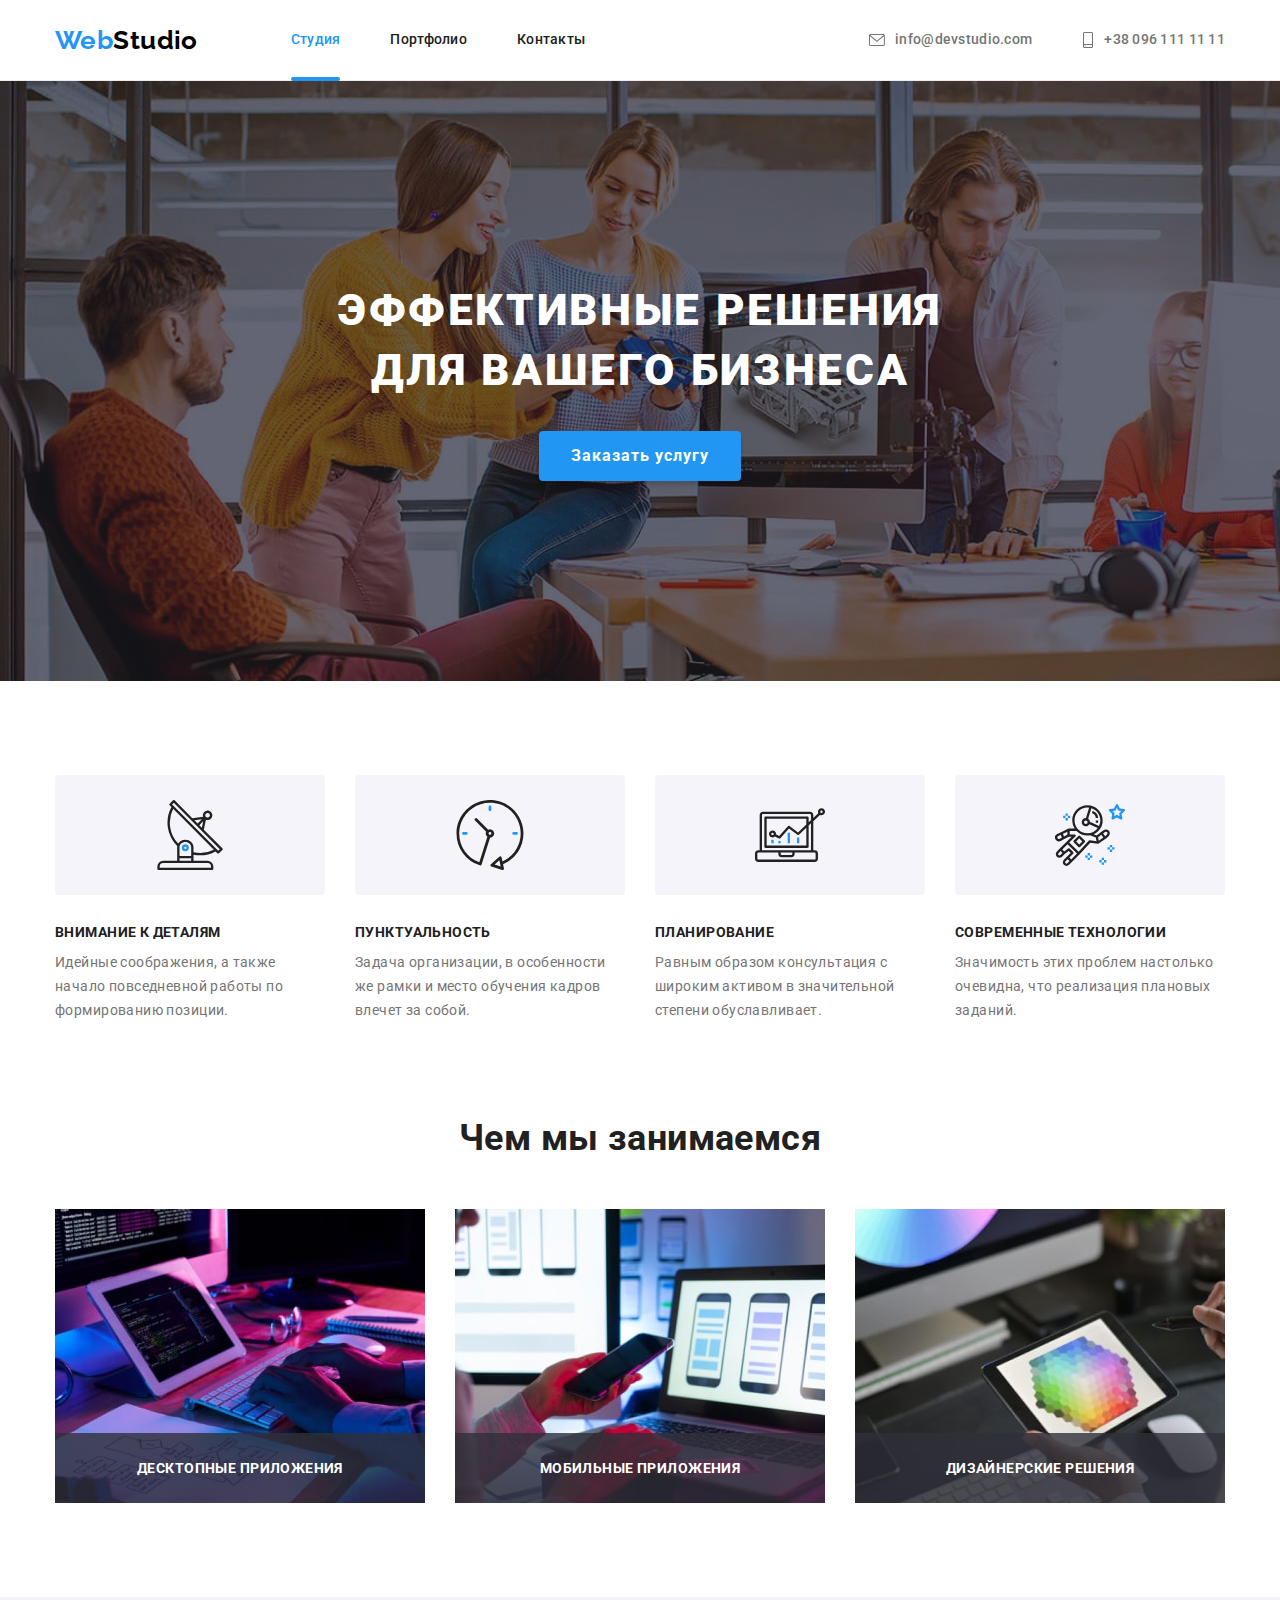
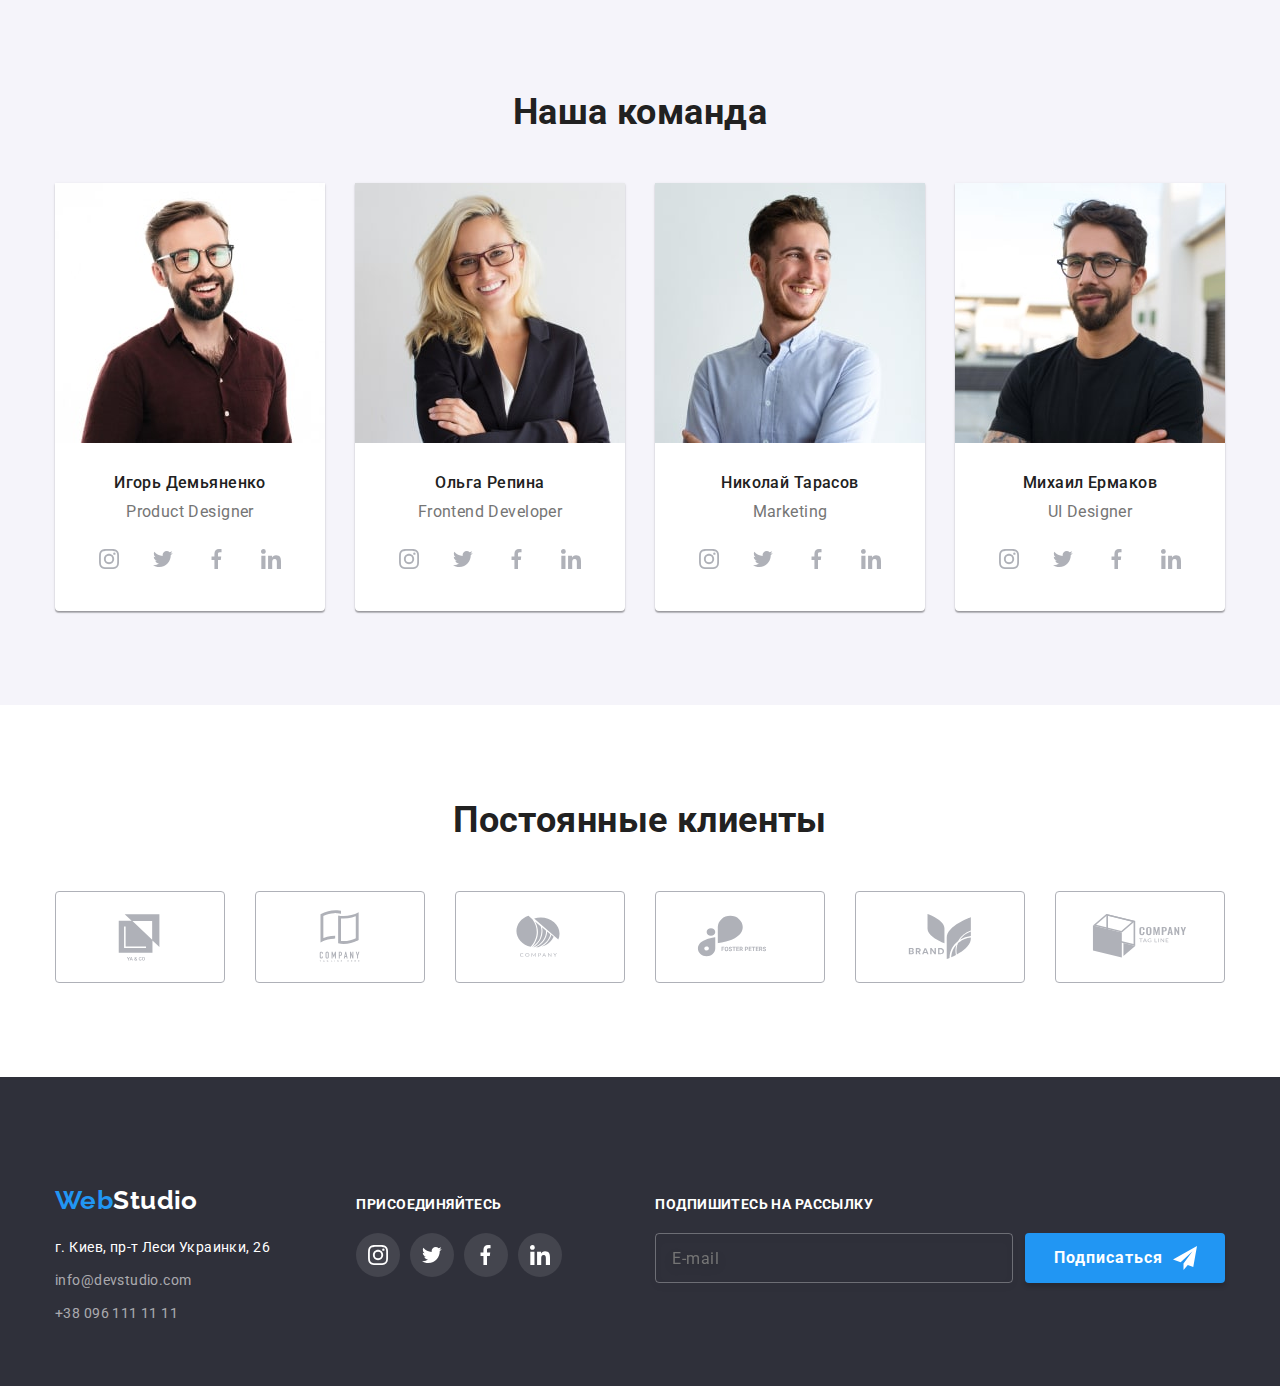
==== commit 00de97fb: "Вніс правки ментора в ДЗ" ====
--- a/index.html
+++ b/index.html
@@ -41,7 +41,7 @@
               </svg>
             </button>
             <ul class="mobile-menu__list">
-              <li class="mobile-menu__item"><a href="./" class="mobile-menu__link">Студия</a></li>
+              <li class="mobile-menu__item"><a href="./" class="mobile-menu__link mobile-menu__link--active">Студия</a></li>
               <li class="mobile-menu__item">
                 <a href="./portfolio.html" class="mobile-menu__link">Портфолио</a>
               </li>
--- a/css/main.min.css
+++ b/css/main.min.css
@@ -1,2 +1,2 @@
-h1,h2,h3,h4,h5,h6,p,ul,li{margin:0}img{display:block;max-width:100%;height:auto}ul{padding:0;list-style:none}a{text-decoration:none}body{font-family:"Roboto",sans-serif;font-size:14px;letter-spacing:0.03em;color:#757575;background-color:#fff}.container{padding:0 15px;margin:0 auto}@media screen and (max-width: 480px), screen and (min-width: 480px){.container{max-width:480px}}@media screen and (min-width: 768px){.container{max-width:768px}}@media screen and (min-width: 1200px){.container{max-width:1200px}}@media screen and (min-width: 768px){.container__page-header{display:-webkit-box;display:-ms-flexbox;display:flex;-webkit-box-align:center;-ms-flex-align:center;align-items:center;-webkit-box-pack:justify;-ms-flex-pack:justify;justify-content:space-between}}.logo{font-family:"Raleway",sans-serif;font-weight:700;font-size:24px;line-height:1.19;color:#2196f3}@media screen and (min-width: 1200px){.logo{font-size:26px}}.logo__dark{color:#000}.logo__light{color:#fff}.logo__header{margin-right:0}@media screen and (min-width: 768px){.logo__header{margin-right:88px}}@media screen and (min-width: 1200px){.logo__header{margin-right:93px}}.logo__footer{display:block;margin-bottom:20px}.page-header{border-bottom:1px solid #ececec}.main-menu{height:60px;display:-webkit-box;display:-ms-flexbox;display:flex;-webkit-box-align:center;-ms-flex-align:center;align-items:center;-webkit-box-pack:justify;-ms-flex-pack:justify;justify-content:space-between}@media screen and (min-width: 768px){.main-menu{height:80px}}.menu-button{width:40px;height:32px;padding:8px;margin:0;border:none;background-color:transparent}@media screen and (min-width: 768px){.menu-button{display:none}}.menu-button__icon{width:100%;height:100%;fill:#212121}.menu-button:hover .menu-button__icon,.menu-button__icon .menu-button:focus{fill:#2196f3}.nav{display:none}@media screen and (min-width: 768px){.nav{display:block;margin-right:84px}}.nav-list{display:-webkit-inline-box;display:-ms-inline-flexbox;display:inline-flex}.nav-list__item:not(:last-child){margin-right:50px}.nav-list__link{display:block;font-weight:500;line-height:1.14;letter-spacing:0.02em;padding:32px 0;color:var(--body-title-color);-webkit-transition:color 250ms cubic-bezier(0.4, 0, 0.2, 1);transition:color 250ms cubic-bezier(0.4, 0, 0.2, 1)}.nav-list__link:hover,.nav-list__link:focus{color:#2196f3}.nav-list__link--active{position:relative;color:#2196f3}.nav-list__link--active::after{content:'';position:absolute;width:100%;height:4px;bottom:-1px;left:0;border-radius:2px;background-color:#2196f3}.contact{display:none}@media screen and (min-width: 768px){.contact{display:block}}@media screen and (min-width: 1200px){.contact{display:-webkit-box;display:-ms-flexbox;display:flex}}@media screen and (min-width: 768px){.contact__item:not(:last-child){margin-bottom:10px}}@media screen and (min-width: 1200px){.contact__item:not(:last-child){margin-right:50px;margin-bottom:0}}@media screen and (min-width: 768px){.contact__link{display:-webkit-box;display:-ms-flexbox;display:flex;-webkit-box-align:center;-ms-flex-align:center;align-items:center;color:#757575;font-size:12px;font-weight:500;line-height:1.14;letter-spacing:0.02em;-webkit-transition:color 250ms cubic-bezier(0.4, 0, 0.2, 1);transition:color 250ms cubic-bezier(0.4, 0, 0.2, 1)}}@media screen and (min-width: 1200px){.contact__link{font-size:14px;padding:32px 0}}.contact__link:hover .contact__icon,.contact__link:focus .contact__icon{fill:#2196f3}.contact__link:hover,.contact__link:focus{color:#2196f3}.contact__icon{margin-right:10px;fill:currentColor;-webkit-transition:fill 250ms cubic-bezier(0.4, 0, 0.2, 1);transition:fill 250ms cubic-bezier(0.4, 0, 0.2, 1)}.contact__icon--mail{width:16px;height:12px}.contact__icon--phone{width:12px;height:16px}.mobile-menu{position:fixed;top:0;left:0;width:100vw;height:100%;padding:48px 40px;z-index:100;-webkit-transform:translate(0, 0);transform:translate(0, 0);-webkit-transition:visibility 250ms cubic-bezier(0.4, 0, 0.2, 1),-webkit-transform 250ms cubic-bezier(0.4, 0, 0.2, 1);transition:visibility 250ms cubic-bezier(0.4, 0, 0.2, 1),-webkit-transform 250ms cubic-bezier(0.4, 0, 0.2, 1);transition:transform 250ms cubic-bezier(0.4, 0, 0.2, 1),visibility 250ms cubic-bezier(0.4, 0, 0.2, 1);transition:transform 250ms cubic-bezier(0.4, 0, 0.2, 1),visibility 250ms cubic-bezier(0.4, 0, 0.2, 1),-webkit-transform 250ms cubic-bezier(0.4, 0, 0.2, 1);display:-webkit-box;display:-ms-flexbox;display:flex;-webkit-box-orient:vertical;-webkit-box-direction:normal;-ms-flex-direction:column;flex-direction:column;-webkit-box-pack:justify;-ms-flex-pack:justify;justify-content:space-between;background:#ffffff;-webkit-box-shadow:0px 4px 8px rgba(0,0,0,0.04),0px 2px 4px rgba(0,0,0,0.08),0px 1px 3px rgba(0,0,0,0.16);box-shadow:0px 4px 8px rgba(0,0,0,0.04),0px 2px 4px rgba(0,0,0,0.08),0px 1px 3px rgba(0,0,0,0.16)}@media screen and (max-width: 479px){.mobile-menu{padding:32px 24px}}.mobile-menu.is-open{pointer-events:none;visibility:hidden;-webkit-transform:translate(100%, 0);transform:translate(100%, 0)}@media screen and (min-width: 768px){.mobile-menu{display:none}}.mobile-menu__button{position:absolute;right:15px;top:14px;padding:8px;width:40px;height:32px;margin:0;border:none;background-color:transparent}.mobile-menu__icon{width:100%;height:100%;fill:#212121}.mobile-menu__button:hover .mobile-menu__icon,.mobile-menu__button:focus .mobile-menu__icon{fill:#2196f3}.mobile-menu__item:not(:last-child){margin-bottom:32px}.mobile-menu__link{font-weight:500;font-size:40px;line-height:1.18;text-align:center;letter-spacing:0.02em;color:#212121}.mobile-menu__link:hover,.mobile-menu__link:focus{color:#2196f3}.mobile-menu-footer{display:-webkit-box;display:-ms-flexbox;display:flex;-webkit-box-orient:vertical;-webkit-box-direction:normal;-ms-flex-direction:column;flex-direction:column}.mobile-menu-footer__tel{margin-bottom:32px;font-weight:500;font-size:34px;line-height:1.25;letter-spacing:0.02em;color:#2196f3}@media screen and (max-width: 479px){.mobile-menu-footer__tel{font-size:30px}}.mobile-menu-footer__mail{margin-bottom:64px;font-weight:500;font-size:24px;line-height:1.17;letter-spacing:0.02em;color:#757575}.mobile-menu-footer__list{display:-webkit-box;display:-ms-flexbox;display:flex;-webkit-box-align:center;-ms-flex-align:center;align-items:center}.mobile-menu-footer__item:not(:last-child){border-right:1px solid rgba(33,33,33,0.2)}.mobile-menu-footer__link{padding:10px;font-weight:500;font-size:18px;line-height:1.22;letter-spacing:0.02em;color:#2196f3}@media screen and (max-width: 479px){.mobile-menu-footer__link{font-size:14px;padding:6px}}.mobile-menu-footer__link--nopadding{padding-left:0px}.hero{background:-webkit-gradient(linear, left top, left bottom, from(rgba(47,48,58,0.4)), to(rgba(47,48,58,0.4))),url("../images/hero/Header-mob@1-min.jpg");background:linear-gradient(rgba(47,48,58,0.4), rgba(47,48,58,0.4)),url("../images/hero/Header-mob@1-min.jpg");background-repeat:no-repeat;background-position:center;margin:0 auto}@media (min-device-pixel-ratio: 2), (-webkit-min-device-pixel-ratio: 2), (min-resolution: 192dpi), (min-resolution: 2dppx){.hero{background:-webkit-gradient(linear, left top, left bottom, from(rgba(47,48,58,0.4)), to(rgba(47,48,58,0.4))),url("../images/hero/Header-mob@2-min.jpg");background:linear-gradient(rgba(47,48,58,0.4), rgba(47,48,58,0.4)),url("../images/hero/Header-mob@2-min.jpg")}}@media screen and (max-width: 480px), screen and (min-width: 480px){.hero{padding-top:118px;padding-bottom:118px;background-size:cover;background-repeat:no-repeat}}@media screen and (min-width: 768px){.hero{background:-webkit-gradient(linear, left top, left bottom, from(rgba(47,48,58,0.4)), to(rgba(47,48,58,0.4))),url("../images/hero/Header-tab@1-min.jpg");background:linear-gradient(rgba(47,48,58,0.4), rgba(47,48,58,0.4)),url("../images/hero/Header-tab@1-min.jpg");background-size:cover;background-repeat:no-repeat}}@media screen and (min-width: 768px) and (min-device-pixel-ratio: 2), screen and (min-width: 768px) and (-webkit-min-device-pixel-ratio: 2), screen and (min-width: 768px) and (min-resolution: 192dpi), screen and (min-width: 768px) and (min-resolution: 2dppx){.hero{background:-webkit-gradient(linear, left top, left bottom, from(rgba(47,48,58,0.4)), to(rgba(47,48,58,0.4))),url(../images/hero/Header-tab@2-min.jpg);background:linear-gradient(rgba(47,48,58,0.4), rgba(47,48,58,0.4)),url(../images/hero/Header-tab@2-min.jpg)}}@media screen and (min-width: 1200px){.hero{padding-top:200px;padding-bottom:200px;background-size:1600px;max-width:1600px;background:-webkit-gradient(linear, left top, left bottom, from(rgba(47,48,58,0.4)), to(rgba(47,48,58,0.4))),url(../images/hero/Header-desc@1-min.jpg);background:linear-gradient(rgba(47,48,58,0.4), rgba(47,48,58,0.4)),url(../images/hero/Header-desc@1-min.jpg)}}@media screen and (min-width: 1200px) and (min-device-pixel-ratio: 2), screen and (min-width: 1200px) and (-webkit-min-device-pixel-ratio: 2), screen and (min-width: 1200px) and (min-resolution: 192dpi), screen and (min-width: 1200px) and (min-resolution: 2dppx){.hero{background:-webkit-gradient(linear, left top, left bottom, from(rgba(47,48,58,0.4)), to(rgba(47,48,58,0.4))),url(../images/hero/Header-desc@2-min.jpg);background:linear-gradient(rgba(47,48,58,0.4), rgba(47,48,58,0.4)),url(../images/hero/Header-desc@2-min.jpg)}}.hero .container{text-align:center}.hero__title{margin-bottom:30px;font-weight:900;text-align:center;letter-spacing:0.06em;text-transform:uppercase;color:#fff}@media screen and (max-width: 480px), screen and (min-width: 480px){.hero__title{font-size:26px;line-height:42px}}@media screen and (min-width: 1200px){.hero__title{font-size:44px;line-height:1.36}}.btn{border:none;border-radius:4px;font-family:inherit;font-weight:500;font-size:16px;line-height:1.63;text-align:center;letter-spacing:0.03em;color:#212121;background-color:#f5f4fa;cursor:pointer;-webkit-transition:background-color 250ms cubic-bezier(0.4, 0, 0.2, 1),color 250ms cubic-bezier(0.4, 0, 0.2, 1),-webkit-box-shadow 250ms cubic-bezier(0.4, 0, 0.2, 1);transition:background-color 250ms cubic-bezier(0.4, 0, 0.2, 1),color 250ms cubic-bezier(0.4, 0, 0.2, 1),-webkit-box-shadow 250ms cubic-bezier(0.4, 0, 0.2, 1);transition:background-color 250ms cubic-bezier(0.4, 0, 0.2, 1),color 250ms cubic-bezier(0.4, 0, 0.2, 1),box-shadow 250ms cubic-bezier(0.4, 0, 0.2, 1);transition:background-color 250ms cubic-bezier(0.4, 0, 0.2, 1),color 250ms cubic-bezier(0.4, 0, 0.2, 1),box-shadow 250ms cubic-bezier(0.4, 0, 0.2, 1),-webkit-box-shadow 250ms cubic-bezier(0.4, 0, 0.2, 1)}.btn__hero{padding:10px 32px;font-weight:700;line-height:1.87;letter-spacing:0.06em;color:#fff;background-color:#2196f3;-webkit-box-shadow:0px 4px 4px rgba(0,0,0,0.15);box-shadow:0px 4px 4px rgba(0,0,0,0.15)}.btn__hero:hover,.btn__hero:focus{background:#188ce8}.section{padding-top:60px;padding-bottom:60px}@media screen and (min-width: 1200px){.section{padding-top:94px;padding-bottom:94px}}.section--hidden{display:none}@media screen and (min-width: 1200px){.section--hidden{display:block}}.section--nopaddingtop{padding-top:0}.section--team-bcg{background-color:#f5f4fa}.section__title{margin-bottom:30px;font-weight:700;line-height:1.17;text-align:center;color:#212121}@media screen and (max-width: 480px), screen and (min-width: 480px){.section__title{font-size:28px}}@media screen and (min-width: 1200px){.section__title{margin-bottom:50px;font-size:36px}}.visually-hidden{position:absolute;width:1px;height:1px;margin:-1px;border:0;padding:0;white-space:nowrap;-webkit-clip-path:inset(100%);clip-path:inset(100%);clip:rect(0 0 0 0);overflow:hidden}.advantages{display:block}@media screen and (min-width: 768px){.advantages{display:-webkit-box;display:-ms-flexbox;display:flex;-ms-flex-wrap:wrap;flex-wrap:wrap;-webkit-box-pack:center;-ms-flex-pack:center;justify-content:center;margin-top:-30px;margin-left:-30px}}.advantages__item{max-width:450px}.advantages__item:not(:last-child){margin-bottom:30px}@media screen and (min-width: 768px){.advantages__item{-ms-flex-preferred-size:calc((100% - 60px) / 2);flex-basis:calc((100% - 60px) / 2);margin-top:30px;margin-left:30px}.advantages__item:not(:last-child){margin-bottom:0}}@media screen and (min-width: 1200px){.advantages__item{-ms-flex-preferred-size:calc((100% - 120px) / 4);flex-basis:calc((100% - 120px) / 4)}}.advantages__img-bcg{display:-webkit-box;display:-ms-flexbox;display:flex;-webkit-box-align:center;-ms-flex-align:center;align-items:center;-webkit-box-pack:center;-ms-flex-pack:center;justify-content:center;height:120px;margin-bottom:30px;background-color:#f5f4fa;border-radius:4px}.advantages__img{width:70px;height:70px}.advantages__title{margin-bottom:10px;font-size:14px;font-weight:700;line-height:1.14;text-transform:uppercase;text-align:center;color:#212121}@media screen and (min-width: 768px){.advantages__title{text-align:left}}.advantages__desc{line-height:1.71}@media screen and (min-width: 1200px){.activity{display:-webkit-box;display:-ms-flexbox;display:flex}}.activity__item{position:relative}.activity__item:not(:last-child){margin-right:30px}.activity__title{position:absolute;bottom:0;left:0;display:-webkit-box;display:-ms-flexbox;display:flex;-webkit-box-align:center;-ms-flex-align:center;align-items:center;-webkit-box-pack:center;-ms-flex-pack:center;justify-content:center;width:100%;height:70px;font-size:14px;text-transform:uppercase;color:#fff;background-color:rgba(47,48,58,0.8)}@media screen and (min-width: 768px){.team{display:-webkit-box;display:-ms-flexbox;display:flex;-ms-flex-wrap:wrap;flex-wrap:wrap;-webkit-box-pack:center;-ms-flex-pack:center;justify-content:center;margin-top:-30px;margin-left:-30px}}.team__item{border-radius:0 0 4px 4px;background-color:#fff;-webkit-box-shadow:0px 1px 3px rgba(0,0,0,0.12),0px 1px 1px rgba(0,0,0,0.14),0px 2px 1px rgba(0,0,0,0.2);box-shadow:0px 1px 3px rgba(0,0,0,0.12),0px 1px 1px rgba(0,0,0,0.14),0px 2px 1px rgba(0,0,0,0.2)}@media screen and (max-width: 480px), screen and (min-width: 480px){.team__item:not(:last-child){margin-bottom:30px}}@media screen and (min-width: 768px){.team__item{-ms-flex-preferred-size:calc((100% - 60px) / 2);flex-basis:calc((100% - 60px) / 2);margin-top:30px;margin-left:30px}.team__item:not(:last-child){margin-bottom:0}}@media screen and (min-width: 1200px){.team__item{-ms-flex-preferred-size:calc((100% - 120px) / 4);flex-basis:calc((100% - 120px) / 4)}}.team__img{width:100%}.team__div-desc{padding-top:30px;padding-bottom:24px}@media screen and (min-width: 1200px){.team__div-desc{padding-bottom:30px}}.team__title{font-size:16px;line-height:1.19;text-align:center;margin-bottom:10px;font-weight:500;color:#212121}.team__desc{font-size:16px;line-height:1.19;text-align:center;margin-bottom:16px}.social{display:-webkit-box;display:-ms-flexbox;display:flex;-webkit-box-pack:center;-ms-flex-pack:center;justify-content:center}.social__item{width:44px;height:44px}.social__item:not(:last-child){margin-right:10px}.social__link{display:-webkit-box;display:-ms-flexbox;display:flex;-webkit-box-align:center;-ms-flex-align:center;align-items:center;-webkit-box-pack:center;-ms-flex-pack:center;justify-content:center;width:100%;height:100%;border-radius:50%;-webkit-transition:background-color 250ms cubic-bezier(0.4, 0, 0.2, 1);transition:background-color 250ms cubic-bezier(0.4, 0, 0.2, 1)}.social__link:hover,.social__link:focus{background-color:#2196f3}.social__icon{width:20px;height:20px;fill:#afb1b8;-webkit-transition:fill 250ms cubic-bezier(0.4, 0, 0.2, 1);transition:fill 250ms cubic-bezier(0.4, 0, 0.2, 1)}.social__link:hover .social__icon,.social__link:focus .social__icon{fill:#fff}.social__footer{background-color:rgba(255,255,255,0.1)}.social__icon--light{fill:#fff}.clients{display:-webkit-box;display:-ms-flexbox;display:flex;-ms-flex-wrap:wrap;flex-wrap:wrap;-webkit-box-pack:center;-ms-flex-pack:center;justify-content:center;margin-top:-30px;margin-left:-30px}.clients__item{height:92px}@media screen and (max-width: 480px), screen and (min-width: 480px){.clients__item{-ms-flex-preferred-size:calc((100% - 60px) / 2);flex-basis:calc((100% - 60px) / 2);margin-top:30px;margin-left:30px}}@media screen and (min-width: 768px){.clients__item{-ms-flex-preferred-size:calc((100% - 90px) / 3);flex-basis:calc((100% - 90px) / 3)}}@media screen and (min-width: 1200px){.clients__item{-ms-flex-preferred-size:calc((100% - 180px) / 6);flex-basis:calc((100% - 180px) / 6)}}.clients__link{display:-webkit-box;display:-ms-flexbox;display:flex;-webkit-box-pack:center;-ms-flex-pack:center;justify-content:center;-webkit-box-align:center;-ms-flex-align:center;align-items:center;width:100%;height:100%;border:1px solid #afb1b8;border-radius:4px;-webkit-transition:border 250ms cubic-bezier(0.4, 0, 0.2, 1);transition:border 250ms cubic-bezier(0.4, 0, 0.2, 1)}.clients__link:hover,.clients__link:focus{border-color:#2196f3}.clients__logo{width:106px;height:60px;fill:#afb1b8;-webkit-transition:fill 250ms cubic-bezier(0.4, 0, 0.2, 1);transition:fill 250ms cubic-bezier(0.4, 0, 0.2, 1)}.clients__link:hover .clients__logo,.clients__link:focus .clients__logo{fill:#2196f3}.footer{padding-top:60px;padding-bottom:60px;background-color:#2f303a}@media screen and (max-width: 480px), screen and (min-width: 480px){.footer{text-align:center}}@media screen and (min-width: 1200px){.footer{text-align:left}}.footer_address-box{margin-bottom:60px}@media screen and (min-width: 1200px){.footer_address-box{margin-bottom:0;margin-right:70px;-webkit-box-flex:1;-ms-flex-positive:1;flex-grow:1}}.address{font-style:normal}.address__link{display:block;line-height:1.71;color:#fff}.address__link--contacts{color:rgba(255,255,255,0.6)}.address__item:not(:last-child){margin-bottom:8px}@media screen and (min-width: 1200px){.address__item:not(:last-child){margin-bottom:9px}}@media screen and (min-width: 768px){.container__footer{display:-webkit-box;display:-ms-flexbox;display:flex;-ms-flex-wrap:wrap;flex-wrap:wrap;-ms-flex-pack:distribute;justify-content:space-around;-webkit-box-align:baseline;-ms-flex-align:baseline;align-items:baseline}}.footer__social-box{margin-bottom:60px}@media screen and (min-width: 1200px){.footer__social-box{margin-bottom:0px;margin-right:93px}}.footer__title{margin-bottom:20px;font-size:14px;line-height:1.14;text-transform:uppercase;color:#fff}.footer__form{display:-webkit-box;display:-ms-flexbox;display:flex;-webkit-box-orient:vertical;-webkit-box-direction:normal;-ms-flex-direction:column;flex-direction:column;-webkit-box-align:center;-ms-flex-align:center;align-items:center}@media screen and (min-width: 1200px){.footer__form{-webkit-box-orient:horizontal;-webkit-box-direction:normal;-ms-flex-direction:row;flex-direction:row}}@media screen and (min-width: 1200px){.footer__form-label{margin-right:12px}}.footer__form-input{width:300px;height:50px;padding:15px 16px;font-size:16px;line-height:1.25;letter-spacing:0.03em;color:rgba(255,255,255,0.6);background-color:transparent;border:1px solid rgba(255,255,255,0.3);-webkit-filter:drop-shadow(0px 4px 4px rgba(0,0,0,0.15));filter:drop-shadow(0px 4px 4px rgba(0,0,0,0.15));border-radius:4px;-webkit-transition:border-color 250ms cubic-bezier(0.4, 0, 0.2, 1);transition:border-color 250ms cubic-bezier(0.4, 0, 0.2, 1)}.footer__form-input:focus-within{outline:none;border-color:#2196f3}.footer__form-input:not(:placeholder-shown){border-color:#2196f3;color:#fff}@media screen and (max-width: 480px), screen and (min-width: 480px){.footer__form-input{margin-bottom:20px}}@media screen and (min-width: 480px){.footer__form-input{width:450px}}@media screen and (min-width: 1200px){.footer__form-input{width:358px;margin-bottom:0px}}.footer__btn-send{display:-webkit-box;display:-ms-flexbox;display:flex;-webkit-box-align:center;-ms-flex-align:center;align-items:center;text-align:center;padding:10px 28px 10px 29px;font-weight:700;font-size:16px;line-height:1.87;letter-spacing:0.06em;color:#fff;background-color:#2196f3;-webkit-box-shadow:0px 4px 4px rgba(0,0,0,0.15);box-shadow:0px 4px 4px rgba(0,0,0,0.15);border-radius:4px;border:none;cursor:pointer}.footer__form-icon{width:24px;height:24px;margin-left:10px;fill:#fff}.backdrop{position:fixed;top:0;left:0;width:100%;height:100%;background-color:rgba(0,0,0,0.2);opacity:1;-webkit-transition:opacity 250ms cubic-bezier(0.4, 0, 0.2, 1);transition:opacity 250ms cubic-bezier(0.4, 0, 0.2, 1)}.backdrop.is-hidden{opacity:0;pointer-events:none;visibility:hidden}.modal{position:absolute;top:50%;left:50%;background-color:#fff;-webkit-box-shadow:0px 1px 3px rgba(0,0,0,0.12),0px 1px 1px rgba(0,0,0,0.14),0px 2px 1px rgba(0,0,0,0.2);box-shadow:0px 1px 3px rgba(0,0,0,0.12),0px 1px 1px rgba(0,0,0,0.14),0px 2px 1px rgba(0,0,0,0.2);border-radius:4px;-webkit-transform:translate(-50%, -50%) scale(1);transform:translate(-50%, -50%) scale(1);-webkit-transition:visibility 250ms cubic-bezier(0.4, 0, 0.2, 1),-webkit-transform 250ms cubic-bezier(0.4, 0, 0.2, 1);transition:visibility 250ms cubic-bezier(0.4, 0, 0.2, 1),-webkit-transform 250ms cubic-bezier(0.4, 0, 0.2, 1);transition:transform 250ms cubic-bezier(0.4, 0, 0.2, 1),visibility 250ms cubic-bezier(0.4, 0, 0.2, 1);transition:transform 250ms cubic-bezier(0.4, 0, 0.2, 1),visibility 250ms cubic-bezier(0.4, 0, 0.2, 1),-webkit-transform 250ms cubic-bezier(0.4, 0, 0.2, 1)}.backdrop.is-hidden .modal{-webkit-transform:translate(-50%, -50%) scale(0.9);transform:translate(-50%, -50%) scale(0.9)}@media screen and (max-width: 479px){.modal{width:320px;padding:25px}}@media screen and (min-width: 480px){.modal{width:450px;padding:40px}}@media screen and (min-width: 1200px){.modal{width:528px;height:581px}}.modal__close{position:absolute;top:8px;right:8px;width:30px;height:30px;display:-webkit-box;display:-ms-flexbox;display:flex;-webkit-box-align:center;-ms-flex-align:center;align-items:center;-webkit-box-pack:center;-ms-flex-pack:center;justify-content:center;background-color:transparent;border-radius:50%;border:1px solid rgba(0,0,0,0.1);cursor:pointer}.modal__close-icon{width:11px;height:11px;fill:#000;-webkit-transition:fill 250ms cubic-bezier(0.4, 0, 0.2, 1);transition:fill 250ms cubic-bezier(0.4, 0, 0.2, 1)}.modal__close:hover .modal__close-icon,.modal__close:focus .modal__close-icon{fill:#2196f3}.modal__title{margin-bottom:12px;font-size:20px;line-height:1.5;text-align:center;color:#212121}.modal__form-label{position:relative;display:block;width:100%;margin-bottom:10px}.modal__form-label--textarea{margin-bottom:20px}.modal__form-label input,.modal__form-label textarea{width:100%;border-color:rgba(33,33,33,0.2);border-width:1px;border-style:solid;border-radius:4px;-webkit-transition:border-color 250ms cubic-bezier(0.4, 0, 0.2, 1);transition:border-color 250ms cubic-bezier(0.4, 0, 0.2, 1)}.modal__form-text{margin-bottom:4px;font-size:12px;line-height:1.17;letter-spacing:0.01em;color:#757575}.modal__form-input{height:40px;padding-left:42px;padding-right:10px}.modal__form-input:focus-within{outline:none;border-color:#2196f3}.modal__form-input:not(:placeholder-shown){border-color:#2196f3;color:#212121}.modal__form-textarea{display:block;height:120px;padding:12px 16px;resize:none}.modal__form-textarea:focus-within{outline:none;border-color:#2196f3}.modal__form-textarea:not(:placeholder-shown){border-color:#2196f3;color:#212121}.modal__form-checkbox{display:-webkit-box;display:-ms-flexbox;display:flex;-webkit-box-align:center;-ms-flex-align:center;align-items:center;margin-bottom:30px;font-size:12px;line-height:1.17;letter-spacing:0.029em}@media screen and (min-width: 1200px){.modal__form-checkbox{font-size:14px;line-height:1.71;letter-spacing:0.029em}}.modal__form-icon{width:18px;height:18px;position:absolute;bottom:11px;left:12px;fill:#212121;-webkit-transition:fill 250ms cubic-bezier(0.4, 0, 0.2, 1);transition:fill 250ms cubic-bezier(0.4, 0, 0.2, 1)}.modal__form-input:focus-within+.modal__form-icon,.modal__form-input:not(:placeholder-shown)+.modal__form-icon{fill:#2196f3}.form__checkbox-icon{width:16px;height:15px;margin-right:8px;border:2px solid #212121;border-radius:2px;background-color:transparent;background-image:none;-webkit-transition:background-color 250ms cubic-bezier(0.4, 0, 0.2, 1),background-image 250ms cubic-bezier(0.4, 0, 0.2, 1);transition:background-color 250ms cubic-bezier(0.4, 0, 0.2, 1),background-image 250ms cubic-bezier(0.4, 0, 0.2, 1)}.modal__checkbox:checked+.form__checkbox-icon{background-image:url("../images/checkbox-checked.svg");background-repeat:no-repeat;background-position:center;background-color:#2196f3;border-radius:2px;border:none}.modal__checkbox{-webkit-appearance:none;-moz-appearance:none;appearance:none}.form__checkbox-link{margin-left:4px;color:#2196f3;text-decoration:underline}.btn__modal{display:block;margin:0 auto;padding:10px 32px;font-weight:700;line-height:1.87;letter-spacing:0.06em;color:#fff;background-color:#2196f3;-webkit-box-shadow:0px 4px 4px rgba(0,0,0,0.15);box-shadow:0px 4px 4px rgba(0,0,0,0.15)}.btn__modal:hover,.btn__modal:focus{background:#188ce8}.works-nav{display:-webkit-box;display:-ms-flexbox;display:flex;-ms-flex-wrap:wrap;flex-wrap:wrap}@media screen and (min-width: 768px){.works-nav{-webkit-box-pack:center;-ms-flex-pack:center;justify-content:center}}.works-nav__portfolio{margin-top:-15px;margin-bottom:40px}@media screen and (min-width: 1200px){.works-nav__portfolio{margin-bottom:50px}}.works-nav__item{margin-top:15px}.works-nav__item:not(:last-child){margin-right:8px}.btn__works{padding:6px 22px}.btn__works:active,.btn__works:hover,.btn__works:focus{background-color:#2196f3;color:#fff;-webkit-box-shadow:0px 3px 1px rgba(0,0,0,0.1),0px 1px 2px rgba(0,0,0,0.08),0px 2px 2px rgba(0,0,0,0.12);box-shadow:0px 3px 1px rgba(0,0,0,0.1),0px 1px 2px rgba(0,0,0,0.08),0px 2px 2px rgba(0,0,0,0.12)}@media screen and (min-width: 768px){.works{display:-webkit-box;display:-ms-flexbox;display:flex;-ms-flex-wrap:wrap;flex-wrap:wrap;-webkit-box-align:stretch;-ms-flex-align:stretch;align-items:stretch;margin-top:-30px;margin-left:-30px}}.works__item:not(:last-child){margin-bottom:30px}@media screen and (min-width: 768px){.works__item{-ms-flex-preferred-size:calc((100% - 60px) / 2);flex-basis:calc((100% - 60px) / 2);margin-top:30px;margin-left:30px}.works__item:not(:last-child){margin-bottom:0}}@media screen and (min-width: 1200px){.works__item{-ms-flex-preferred-size:calc((100% - 120px) / 3);flex-basis:calc((100% - 120px) / 3)}}.works__link{display:block}.works__link:hover,.works__link:focus{-webkit-box-shadow:0px 1px 1px rgba(0,0,0,0.12),0px 4px 4px rgba(0,0,0,0.06),1px 4px 6px rgba(0,0,0,0.16);box-shadow:0px 1px 1px rgba(0,0,0,0.12),0px 4px 4px rgba(0,0,0,0.06),1px 4px 6px rgba(0,0,0,0.16);cursor:pointer}.works__img{position:relative;overflow:hidden}.works__overlay{position:absolute;width:100%;height:100%;display:-webkit-box;display:-ms-flexbox;display:flex;-webkit-box-align:center;-ms-flex-align:center;align-items:center;background-color:rgba(33,150,243,0.9);-webkit-transform:translate(0, 0);transform:translate(0, 0);-webkit-transition:-webkit-transform 250ms cubic-bezier(0.4, 0, 0.2, 1);transition:-webkit-transform 250ms cubic-bezier(0.4, 0, 0.2, 1);transition:transform 250ms cubic-bezier(0.4, 0, 0.2, 1);transition:transform 250ms cubic-bezier(0.4, 0, 0.2, 1), -webkit-transform 250ms cubic-bezier(0.4, 0, 0.2, 1)}.works__link:hover .works__overlay,.works__link:focus .works__overlay{-webkit-transform:translate(0, -100%);transform:translate(0, -100%)}.works__overlay-desc{padding:24px;font-size:18px;line-height:1.56;color:#fff}.works__desc{padding:20px 24px;background:#fff;border-width:0 1px 1px 1px;border-style:solid;border-color:#efefef}.works__title{font-weight:700;font-size:18px;line-height:2;letter-spacing:0.06em;color:#212121}.works__text{display:block;font-size:16px;line-height:1.87;color:#757575}
+h1,h2,h3,h4,h5,h6,p,ul,li{margin:0}img{display:block;max-width:100%;height:auto}ul{padding:0;list-style:none}a{text-decoration:none}body{font-family:"Roboto",sans-serif;font-size:14px;letter-spacing:0.03em;color:#757575;background-color:#fff}.container{padding:0 15px;margin:0 auto}@media screen and (max-width: 480px), screen and (min-width: 480px){.container{max-width:480px}}@media screen and (min-width: 768px){.container{max-width:768px}}@media screen and (min-width: 1200px){.container{max-width:1200px}}@media screen and (min-width: 768px){.container__page-header{display:-webkit-box;display:-ms-flexbox;display:flex;-webkit-box-align:center;-ms-flex-align:center;align-items:center;-webkit-box-pack:justify;-ms-flex-pack:justify;justify-content:space-between}}.logo{font-family:"Raleway",sans-serif;font-weight:700;font-size:24px;line-height:1.19;color:#2196f3}@media screen and (min-width: 1200px){.logo{font-size:26px}}.logo__dark{color:#000}.logo__light{color:#fff}.logo__header{margin-right:0}@media screen and (min-width: 768px){.logo__header{margin-right:88px}}@media screen and (min-width: 1200px){.logo__header{margin-right:93px}}.logo__footer{display:block;margin-bottom:20px}.page-header{border-bottom:1px solid #ececec}.main-menu{height:60px;display:-webkit-box;display:-ms-flexbox;display:flex;-webkit-box-align:center;-ms-flex-align:center;align-items:center;-webkit-box-pack:justify;-ms-flex-pack:justify;justify-content:space-between}@media screen and (min-width: 768px){.main-menu{height:80px}}.menu-button{width:40px;height:32px;padding:8px;margin:0;border:none;background-color:transparent}@media screen and (min-width: 768px){.menu-button{display:none}}.menu-button__icon{width:100%;height:100%;fill:#212121}.menu-button:hover .menu-button__icon,.menu-button__icon .menu-button:focus{fill:#2196f3}.nav{display:none}@media screen and (min-width: 768px){.nav{display:block}}.nav-list{display:-webkit-inline-box;display:-ms-inline-flexbox;display:inline-flex}.nav-list__item:not(:last-child){margin-right:50px}.nav-list__link{display:block;font-weight:500;line-height:1.14;letter-spacing:0.02em;padding:32px 0;color:#212121;-webkit-transition:color 250ms cubic-bezier(0.4, 0, 0.2, 1);transition:color 250ms cubic-bezier(0.4, 0, 0.2, 1)}.nav-list__link:hover,.nav-list__link:focus{color:#2196f3}.nav-list__link--active{position:relative;color:#2196f3}.nav-list__link--active::after{content:'';position:absolute;width:100%;height:4px;bottom:-1px;left:0;border-radius:2px;background-color:#2196f3}.contact{display:none}@media screen and (min-width: 768px){.contact{display:block}}@media screen and (min-width: 1200px){.contact{display:-webkit-box;display:-ms-flexbox;display:flex}}@media screen and (min-width: 768px){.contact__item:not(:last-child){margin-bottom:10px}}@media screen and (min-width: 1200px){.contact__item:not(:last-child){margin-right:50px;margin-bottom:0}}@media screen and (min-width: 768px){.contact__link{display:-webkit-box;display:-ms-flexbox;display:flex;-webkit-box-align:center;-ms-flex-align:center;align-items:center;color:#757575;font-size:12px;font-weight:500;line-height:1.14;letter-spacing:0.02em;-webkit-transition:color 250ms cubic-bezier(0.4, 0, 0.2, 1);transition:color 250ms cubic-bezier(0.4, 0, 0.2, 1)}}@media screen and (min-width: 1200px){.contact__link{font-size:14px;padding:32px 0}}.contact__link:hover .contact__icon,.contact__link:focus .contact__icon{fill:#2196f3}.contact__link:hover,.contact__link:focus{color:#2196f3}.contact__icon{margin-right:10px;fill:currentColor;-webkit-transition:fill 250ms cubic-bezier(0.4, 0, 0.2, 1);transition:fill 250ms cubic-bezier(0.4, 0, 0.2, 1)}.contact__icon--mail{width:16px;height:12px}.contact__icon--phone{width:12px;height:16px}.mobile-menu{position:fixed;top:0;left:0;width:100vw;height:100%;padding:48px 40px;z-index:100;-webkit-transform:translate(0, 0);transform:translate(0, 0);-webkit-transition:visibility 250ms cubic-bezier(0.4, 0, 0.2, 1),-webkit-transform 250ms cubic-bezier(0.4, 0, 0.2, 1);transition:visibility 250ms cubic-bezier(0.4, 0, 0.2, 1),-webkit-transform 250ms cubic-bezier(0.4, 0, 0.2, 1);transition:transform 250ms cubic-bezier(0.4, 0, 0.2, 1),visibility 250ms cubic-bezier(0.4, 0, 0.2, 1);transition:transform 250ms cubic-bezier(0.4, 0, 0.2, 1),visibility 250ms cubic-bezier(0.4, 0, 0.2, 1),-webkit-transform 250ms cubic-bezier(0.4, 0, 0.2, 1);display:-webkit-box;display:-ms-flexbox;display:flex;-webkit-box-orient:vertical;-webkit-box-direction:normal;-ms-flex-direction:column;flex-direction:column;-webkit-box-pack:justify;-ms-flex-pack:justify;justify-content:space-between;background:#ffffff;-webkit-box-shadow:0px 4px 8px rgba(0,0,0,0.04),0px 2px 4px rgba(0,0,0,0.08),0px 1px 3px rgba(0,0,0,0.16);box-shadow:0px 4px 8px rgba(0,0,0,0.04),0px 2px 4px rgba(0,0,0,0.08),0px 1px 3px rgba(0,0,0,0.16)}@media screen and (max-width: 479px){.mobile-menu{padding:32px 24px}}.mobile-menu.is-open{pointer-events:none;visibility:hidden;-webkit-transform:translate(100%, 0);transform:translate(100%, 0)}@media screen and (min-width: 768px){.mobile-menu{display:none}}.mobile-menu__button{position:absolute;right:15px;top:14px;padding:8px;width:40px;height:32px;margin:0;border:none;background-color:transparent}.mobile-menu__icon{width:100%;height:100%;fill:#212121}.mobile-menu__button:hover .mobile-menu__icon,.mobile-menu__button:focus .mobile-menu__icon{fill:#2196f3}.mobile-menu__item:not(:last-child){margin-bottom:32px}.mobile-menu__link{font-weight:500;font-size:40px;line-height:1.18;text-align:center;letter-spacing:0.02em;color:#212121}.mobile-menu__link:hover,.mobile-menu__link:focus{color:#2196f3}.mobile-menu__link--active{color:#2196f3}.mobile-menu-footer{display:-webkit-box;display:-ms-flexbox;display:flex;-webkit-box-orient:vertical;-webkit-box-direction:normal;-ms-flex-direction:column;flex-direction:column}.mobile-menu-footer__tel{margin-bottom:32px;font-weight:500;font-size:34px;line-height:1.25;letter-spacing:0.02em;color:#2196f3}@media screen and (max-width: 479px){.mobile-menu-footer__tel{font-size:30px}}.mobile-menu-footer__mail{margin-bottom:64px;font-weight:500;font-size:24px;line-height:1.17;letter-spacing:0.02em;color:#757575}.mobile-menu-footer__list{display:-webkit-box;display:-ms-flexbox;display:flex;-webkit-box-align:center;-ms-flex-align:center;align-items:center}.mobile-menu-footer__item:not(:last-child){border-right:1px solid rgba(33,33,33,0.2)}.mobile-menu-footer__link{padding:10px;font-weight:500;font-size:18px;line-height:1.22;letter-spacing:0.02em;color:#2196f3}@media screen and (max-width: 479px){.mobile-menu-footer__link{font-size:14px;padding:6px}}.mobile-menu-footer__link--nopadding{padding-left:0px}.hero{max-width:1600px;height:400px;background:-webkit-gradient(linear, left top, left bottom, from(rgba(47,48,58,0.4)), to(rgba(47,48,58,0.4))),url(../images/hero/header-mob@1-min.jpg);background:linear-gradient(rgba(47,48,58,0.4), rgba(47,48,58,0.4)),url(../images/hero/header-mob@1-min.jpg);padding-top:118px;padding-bottom:118px;background-repeat:no-repeat;background-size:cover;background-position:center;margin:0 auto}@media (min-device-pixel-ratio: 2), (-webkit-min-device-pixel-ratio: 2), (min-resolution: 192dpi), (min-resolution: 2dppx){.hero{background:-webkit-gradient(linear, left top, left bottom, from(rgba(47,48,58,0.4)), to(rgba(47,48,58,0.4))),url(../images/hero/header-mob@2-min.jpg);background:linear-gradient(rgba(47,48,58,0.4), rgba(47,48,58,0.4)),url(../images/hero/header-mob@2-min.jpg);background-size:cover;background-repeat:no-repeat;background-position:center}}@media screen and (min-width: 768px){.hero{background:-webkit-gradient(linear, left top, left bottom, from(rgba(47,48,58,0.4)), to(rgba(47,48,58,0.4))),url(../images/hero/header-tab@1-min.jpg);background:linear-gradient(rgba(47,48,58,0.4), rgba(47,48,58,0.4)),url(../images/hero/header-tab@1-min.jpg)}}@media screen and (min-width: 768px) and (min-device-pixel-ratio: 2), screen and (min-width: 768px) and (-webkit-min-device-pixel-ratio: 2), screen and (min-width: 768px) and (min-resolution: 192dpi), screen and (min-width: 768px) and (min-resolution: 2dppx){.hero{background:-webkit-gradient(linear, left top, left bottom, from(rgba(47,48,58,0.4)), to(rgba(47,48,58,0.4))),url(../images/hero/header-tab@2-min.jpg);background:linear-gradient(rgba(47,48,58,0.4), rgba(47,48,58,0.4)),url(../images/hero/header-tab@2-min.jpg);background-size:cover;background-repeat:no-repeat;background-position:center}}@media screen and (min-width: 1200px){.hero{padding-top:200px;padding-bottom:200px;height:600px;background:-webkit-gradient(linear, left top, left bottom, from(rgba(47,48,58,0.4)), to(rgba(47,48,58,0.4))),url(../images/hero/header-desc@1-min.jpg);background:linear-gradient(rgba(47,48,58,0.4), rgba(47,48,58,0.4)),url(../images/hero/header-desc@1-min.jpg)}}@media screen and (min-width: 1200px) and (min-device-pixel-ratio: 2), screen and (min-width: 1200px) and (-webkit-min-device-pixel-ratio: 2), screen and (min-width: 1200px) and (min-resolution: 192dpi), screen and (min-width: 1200px) and (min-resolution: 2dppx){.hero{background:-webkit-gradient(linear, left top, left bottom, from(rgba(47,48,58,0.4)), to(rgba(47,48,58,0.4))),url(../images/hero/header-desc@2-min.jpg);background:linear-gradient(rgba(47,48,58,0.4), rgba(47,48,58,0.4)),url(../images/hero/header-desc@2-min.jpg);background-size:cover;background-repeat:no-repeat;background-position:center}}.hero .container{text-align:center}.hero__title{margin-bottom:30px;font-weight:900;text-align:center;letter-spacing:0.06em;text-transform:uppercase;color:#fff}@media screen and (max-width: 480px), screen and (min-width: 480px){.hero__title{font-size:26px;line-height:42px}}@media screen and (min-width: 1200px){.hero__title{font-size:44px;line-height:1.36}}.btn{border:none;border-radius:4px;font-family:inherit;font-weight:500;font-size:16px;line-height:1.63;text-align:center;letter-spacing:0.03em;color:#212121;background-color:#f5f4fa;cursor:pointer;-webkit-transition:background-color 250ms cubic-bezier(0.4, 0, 0.2, 1),color 250ms cubic-bezier(0.4, 0, 0.2, 1),-webkit-box-shadow 250ms cubic-bezier(0.4, 0, 0.2, 1);transition:background-color 250ms cubic-bezier(0.4, 0, 0.2, 1),color 250ms cubic-bezier(0.4, 0, 0.2, 1),-webkit-box-shadow 250ms cubic-bezier(0.4, 0, 0.2, 1);transition:background-color 250ms cubic-bezier(0.4, 0, 0.2, 1),color 250ms cubic-bezier(0.4, 0, 0.2, 1),box-shadow 250ms cubic-bezier(0.4, 0, 0.2, 1);transition:background-color 250ms cubic-bezier(0.4, 0, 0.2, 1),color 250ms cubic-bezier(0.4, 0, 0.2, 1),box-shadow 250ms cubic-bezier(0.4, 0, 0.2, 1),-webkit-box-shadow 250ms cubic-bezier(0.4, 0, 0.2, 1)}.btn__hero{padding:10px 32px;font-weight:700;line-height:1.87;letter-spacing:0.06em;color:#fff;background-color:#2196f3;-webkit-box-shadow:0px 4px 4px rgba(0,0,0,0.15);box-shadow:0px 4px 4px rgba(0,0,0,0.15)}.btn__hero:hover,.btn__hero:focus{background:#188ce8}.section{padding-top:60px;padding-bottom:60px}@media screen and (min-width: 1200px){.section{padding-top:94px;padding-bottom:94px}}.section--hidden{display:none}@media screen and (min-width: 1200px){.section--hidden{display:block}}.section--nopaddingtop{padding-top:0}.section--team-bcg{background-color:#f5f4fa}.section__title{margin-bottom:30px;font-weight:700;line-height:1.17;text-align:center;color:#212121}@media screen and (max-width: 480px), screen and (min-width: 480px){.section__title{font-size:28px}}@media screen and (min-width: 1200px){.section__title{margin-bottom:50px;font-size:36px}}.visually-hidden{position:absolute;width:1px;height:1px;margin:-1px;border:0;padding:0;white-space:nowrap;-webkit-clip-path:inset(100%);clip-path:inset(100%);clip:rect(0 0 0 0);overflow:hidden}.advantages{display:block}@media screen and (min-width: 768px){.advantages{display:-webkit-box;display:-ms-flexbox;display:flex;-ms-flex-wrap:wrap;flex-wrap:wrap;-webkit-box-pack:center;-ms-flex-pack:center;justify-content:center;margin-top:-30px;margin-left:-30px}}.advantages__item{max-width:450px}.advantages__item:not(:last-child){margin-bottom:30px}@media screen and (min-width: 768px){.advantages__item{-ms-flex-preferred-size:calc((100% - 60px) / 2);flex-basis:calc((100% - 60px) / 2);margin-top:30px;margin-left:30px}.advantages__item:not(:last-child){margin-bottom:0}}@media screen and (min-width: 1200px){.advantages__item{-ms-flex-preferred-size:calc((100% - 120px) / 4);flex-basis:calc((100% - 120px) / 4)}}.advantages__img-bcg{display:-webkit-box;display:-ms-flexbox;display:flex;-webkit-box-align:center;-ms-flex-align:center;align-items:center;-webkit-box-pack:center;-ms-flex-pack:center;justify-content:center;height:120px;margin-bottom:30px;background-color:#f5f4fa;border-radius:4px}.advantages__img{width:70px;height:70px}.advantages__title{margin-bottom:10px;font-size:14px;font-weight:700;line-height:1.14;text-transform:uppercase;text-align:center;color:#212121}@media screen and (min-width: 768px){.advantages__title{text-align:left}}.advantages__desc{line-height:1.71}@media screen and (min-width: 1200px){.activity{display:-webkit-box;display:-ms-flexbox;display:flex}}.activity__item{position:relative}.activity__item:not(:last-child){margin-right:30px}.activity__title{position:absolute;bottom:0;left:0;display:-webkit-box;display:-ms-flexbox;display:flex;-webkit-box-align:center;-ms-flex-align:center;align-items:center;-webkit-box-pack:center;-ms-flex-pack:center;justify-content:center;width:100%;height:70px;font-size:14px;text-transform:uppercase;color:#fff;background-color:rgba(47,48,58,0.8)}@media screen and (min-width: 768px){.team{display:-webkit-box;display:-ms-flexbox;display:flex;-ms-flex-wrap:wrap;flex-wrap:wrap;-webkit-box-pack:center;-ms-flex-pack:center;justify-content:center;margin-top:-30px;margin-left:-30px}}.team__item{border-radius:0 0 4px 4px;background-color:#fff;-webkit-box-shadow:0px 1px 3px rgba(0,0,0,0.12),0px 1px 1px rgba(0,0,0,0.14),0px 2px 1px rgba(0,0,0,0.2);box-shadow:0px 1px 3px rgba(0,0,0,0.12),0px 1px 1px rgba(0,0,0,0.14),0px 2px 1px rgba(0,0,0,0.2)}@media screen and (max-width: 480px), screen and (min-width: 480px){.team__item:not(:last-child){margin-bottom:30px}}@media screen and (min-width: 768px){.team__item{-ms-flex-preferred-size:calc((100% - 60px) / 2);flex-basis:calc((100% - 60px) / 2);margin-top:30px;margin-left:30px}.team__item:not(:last-child){margin-bottom:0}}@media screen and (min-width: 1200px){.team__item{-ms-flex-preferred-size:calc((100% - 120px) / 4);flex-basis:calc((100% - 120px) / 4)}}.team__img{width:100%}.team__div-desc{padding-top:30px;padding-bottom:24px}@media screen and (min-width: 1200px){.team__div-desc{padding-bottom:30px}}.team__title{font-size:16px;line-height:1.19;text-align:center;margin-bottom:10px;font-weight:500;color:#212121}.team__desc{font-size:16px;line-height:1.19;text-align:center;margin-bottom:16px}.social{display:-webkit-box;display:-ms-flexbox;display:flex;-webkit-box-pack:center;-ms-flex-pack:center;justify-content:center}.social__item{width:44px;height:44px}.social__item:not(:last-child){margin-right:10px}.social__link{display:-webkit-box;display:-ms-flexbox;display:flex;-webkit-box-align:center;-ms-flex-align:center;align-items:center;-webkit-box-pack:center;-ms-flex-pack:center;justify-content:center;width:100%;height:100%;border-radius:50%;-webkit-transition:background-color 250ms cubic-bezier(0.4, 0, 0.2, 1);transition:background-color 250ms cubic-bezier(0.4, 0, 0.2, 1)}.social__link:hover,.social__link:focus{background-color:#2196f3}.social__icon{width:20px;height:20px;fill:#afb1b8;-webkit-transition:fill 250ms cubic-bezier(0.4, 0, 0.2, 1);transition:fill 250ms cubic-bezier(0.4, 0, 0.2, 1)}.social__link:hover .social__icon,.social__link:focus .social__icon{fill:#fff}.social__footer{background-color:rgba(255,255,255,0.1)}.social__icon--light{fill:#fff}.clients{display:-webkit-box;display:-ms-flexbox;display:flex;-ms-flex-wrap:wrap;flex-wrap:wrap;-webkit-box-pack:center;-ms-flex-pack:center;justify-content:center;margin-top:-30px;margin-left:-30px}.clients__item{height:92px}@media screen and (max-width: 480px), screen and (min-width: 480px){.clients__item{-ms-flex-preferred-size:calc((100% - 60px) / 2);flex-basis:calc((100% - 60px) / 2);margin-top:30px;margin-left:30px}}@media screen and (min-width: 768px){.clients__item{-ms-flex-preferred-size:calc((100% - 90px) / 3);flex-basis:calc((100% - 90px) / 3)}}@media screen and (min-width: 1200px){.clients__item{-ms-flex-preferred-size:calc((100% - 180px) / 6);flex-basis:calc((100% - 180px) / 6)}}.clients__link{display:-webkit-box;display:-ms-flexbox;display:flex;-webkit-box-pack:center;-ms-flex-pack:center;justify-content:center;-webkit-box-align:center;-ms-flex-align:center;align-items:center;width:100%;height:100%;border:1px solid #afb1b8;border-radius:4px;-webkit-transition:border 250ms cubic-bezier(0.4, 0, 0.2, 1);transition:border 250ms cubic-bezier(0.4, 0, 0.2, 1)}.clients__link:hover,.clients__link:focus{border-color:#2196f3}.clients__logo{width:106px;height:60px;fill:#afb1b8;-webkit-transition:fill 250ms cubic-bezier(0.4, 0, 0.2, 1);transition:fill 250ms cubic-bezier(0.4, 0, 0.2, 1)}.clients__link:hover .clients__logo,.clients__link:focus .clients__logo{fill:#2196f3}.footer{padding-top:60px;padding-bottom:60px;background-color:#2f303a}@media screen and (max-width: 480px), screen and (min-width: 480px){.footer{text-align:center}}@media screen and (min-width: 1200px){.footer{text-align:left}}@media screen and (min-width: 1200px){.footer_address-box{margin-bottom:0;margin-right:70px;-webkit-box-flex:1;-ms-flex-positive:1;flex-grow:1}}.address{font-style:normal}.address__link{display:block;line-height:1.71;color:#fff}.address__link--contacts{color:rgba(255,255,255,0.6)}.address__item:not(:last-child){margin-bottom:8px}@media screen and (min-width: 1200px){.address__item:not(:last-child){margin-bottom:9px}}@media screen and (min-width: 768px){.container__footer{display:-webkit-box;display:-ms-flexbox;display:flex;-ms-flex-wrap:wrap;flex-wrap:wrap;-ms-flex-pack:distribute;justify-content:space-around;-webkit-box-align:baseline;-ms-flex-align:baseline;align-items:baseline}}@media screen and (min-width: 1200px){.footer__social-box{margin-bottom:0px;margin-right:93px}}.footer__title{margin-bottom:20px;font-size:14px;line-height:1.14;text-transform:uppercase;color:#fff}.footer__form-box{margin-top:60px}.footer__form{display:-webkit-box;display:-ms-flexbox;display:flex;-webkit-box-orient:vertical;-webkit-box-direction:normal;-ms-flex-direction:column;flex-direction:column;-webkit-box-align:center;-ms-flex-align:center;align-items:center}@media screen and (min-width: 1200px){.footer__form{-webkit-box-orient:horizontal;-webkit-box-direction:normal;-ms-flex-direction:row;flex-direction:row}}@media screen and (min-width: 1200px){.footer__form-label{margin-right:12px}}.footer__form-input{width:300px;height:50px;padding:15px 16px;font-size:16px;line-height:1.25;letter-spacing:0.03em;color:rgba(255,255,255,0.6);background-color:transparent;border:1px solid rgba(255,255,255,0.3);-webkit-filter:drop-shadow(0px 4px 4px rgba(0,0,0,0.15));filter:drop-shadow(0px 4px 4px rgba(0,0,0,0.15));border-radius:4px;-webkit-transition:border-color 250ms cubic-bezier(0.4, 0, 0.2, 1);transition:border-color 250ms cubic-bezier(0.4, 0, 0.2, 1)}.footer__form-input:focus-within{outline:none;border-color:#2196f3}.footer__form-input:not(:placeholder-shown){border-color:#2196f3;color:#fff}@media screen and (max-width: 480px), screen and (min-width: 480px){.footer__form-input{margin-bottom:20px}}@media screen and (min-width: 480px){.footer__form-input{width:450px}}@media screen and (min-width: 1200px){.footer__form-input{width:358px;margin-bottom:0px}}.footer__btn-send{display:-webkit-box;display:-ms-flexbox;display:flex;-webkit-box-align:center;-ms-flex-align:center;align-items:center;text-align:center;padding:10px 28px 10px 29px;font-weight:700;font-size:16px;line-height:1.87;letter-spacing:0.06em;color:#fff;background-color:#2196f3;-webkit-box-shadow:0px 4px 4px rgba(0,0,0,0.15);box-shadow:0px 4px 4px rgba(0,0,0,0.15);border-radius:4px;border:none;cursor:pointer}.footer__form-icon{width:24px;height:24px;margin-left:10px;fill:#fff}.backdrop{position:fixed;top:0;left:0;width:100%;height:100%;background-color:rgba(0,0,0,0.2);opacity:1;-webkit-transition:opacity 250ms cubic-bezier(0.4, 0, 0.2, 1);transition:opacity 250ms cubic-bezier(0.4, 0, 0.2, 1)}.backdrop.is-hidden{opacity:0;pointer-events:none;visibility:hidden}.modal{position:absolute;top:50%;left:50%;background-color:#fff;-webkit-box-shadow:0px 1px 3px rgba(0,0,0,0.12),0px 1px 1px rgba(0,0,0,0.14),0px 2px 1px rgba(0,0,0,0.2);box-shadow:0px 1px 3px rgba(0,0,0,0.12),0px 1px 1px rgba(0,0,0,0.14),0px 2px 1px rgba(0,0,0,0.2);border-radius:4px;-webkit-transform:translate(-50%, -50%) scale(1);transform:translate(-50%, -50%) scale(1);-webkit-transition:visibility 250ms cubic-bezier(0.4, 0, 0.2, 1),-webkit-transform 250ms cubic-bezier(0.4, 0, 0.2, 1);transition:visibility 250ms cubic-bezier(0.4, 0, 0.2, 1),-webkit-transform 250ms cubic-bezier(0.4, 0, 0.2, 1);transition:transform 250ms cubic-bezier(0.4, 0, 0.2, 1),visibility 250ms cubic-bezier(0.4, 0, 0.2, 1);transition:transform 250ms cubic-bezier(0.4, 0, 0.2, 1),visibility 250ms cubic-bezier(0.4, 0, 0.2, 1),-webkit-transform 250ms cubic-bezier(0.4, 0, 0.2, 1)}.backdrop.is-hidden .modal{-webkit-transform:translate(-50%, -50%) scale(0.9);transform:translate(-50%, -50%) scale(0.9)}@media screen and (max-width: 479px){.modal{width:320px;padding:25px}}@media screen and (min-width: 480px){.modal{width:450px;padding:40px}}@media screen and (min-width: 1200px){.modal{width:528px;height:581px}}.modal__close{position:absolute;top:8px;right:8px;width:30px;height:30px;display:-webkit-box;display:-ms-flexbox;display:flex;-webkit-box-align:center;-ms-flex-align:center;align-items:center;-webkit-box-pack:center;-ms-flex-pack:center;justify-content:center;background-color:transparent;border-radius:50%;border:1px solid rgba(0,0,0,0.1);cursor:pointer}.modal__close-icon{width:11px;height:11px;fill:#000;-webkit-transition:fill 250ms cubic-bezier(0.4, 0, 0.2, 1);transition:fill 250ms cubic-bezier(0.4, 0, 0.2, 1)}.modal__close:hover .modal__close-icon,.modal__close:focus .modal__close-icon{fill:#2196f3}.modal__title{margin-bottom:12px;font-size:20px;line-height:1.5;text-align:center;color:#212121}.modal__form-label{position:relative;display:block;width:100%;margin-bottom:10px}.modal__form-label--textarea{margin-bottom:20px}.modal__form-label input,.modal__form-label textarea{width:100%;border-color:rgba(33,33,33,0.2);border-width:1px;border-style:solid;border-radius:4px;-webkit-transition:border-color 250ms cubic-bezier(0.4, 0, 0.2, 1);transition:border-color 250ms cubic-bezier(0.4, 0, 0.2, 1)}.modal__form-text{margin-bottom:4px;font-size:12px;line-height:1.17;letter-spacing:0.01em;color:#757575}.modal__form-input{height:40px;padding-left:42px;padding-right:10px}.modal__form-input:focus-within{outline:none;border-color:#2196f3}.modal__form-input:not(:placeholder-shown){border-color:#2196f3;color:#212121}.modal__form-textarea{display:block;height:120px;padding:12px 16px;resize:none}.modal__form-textarea:focus-within{outline:none;border-color:#2196f3}.modal__form-textarea:not(:placeholder-shown){border-color:#2196f3;color:#212121}.modal__form-checkbox{display:-webkit-box;display:-ms-flexbox;display:flex;-webkit-box-align:center;-ms-flex-align:center;align-items:center;margin-bottom:30px;font-size:12px;line-height:1.17;letter-spacing:0.029em}@media screen and (min-width: 1200px){.modal__form-checkbox{font-size:14px;line-height:1.71;letter-spacing:0.029em}}.modal__form-icon{width:18px;height:18px;position:absolute;bottom:11px;left:12px;fill:#212121;-webkit-transition:fill 250ms cubic-bezier(0.4, 0, 0.2, 1);transition:fill 250ms cubic-bezier(0.4, 0, 0.2, 1)}.modal__form-input:focus-within+.modal__form-icon,.modal__form-input:not(:placeholder-shown)+.modal__form-icon{fill:#2196f3}.form__checkbox-icon{width:16px;height:15px;margin-right:8px;border:2px solid #212121;border-radius:2px;background-color:transparent;background-image:none;-webkit-transition:background-color 250ms cubic-bezier(0.4, 0, 0.2, 1),background-image 250ms cubic-bezier(0.4, 0, 0.2, 1);transition:background-color 250ms cubic-bezier(0.4, 0, 0.2, 1),background-image 250ms cubic-bezier(0.4, 0, 0.2, 1)}.modal__checkbox:checked+.form__checkbox-icon{background-image:url("../images/checkbox-checked.svg");background-repeat:no-repeat;background-position:center;background-color:#2196f3;border-radius:2px;border:none}.modal__checkbox{-webkit-appearance:none;-moz-appearance:none;appearance:none}.form__checkbox-link{margin-left:4px;color:#2196f3;text-decoration:underline}.btn__modal{display:block;margin:0 auto;padding:10px 32px;font-weight:700;line-height:1.87;letter-spacing:0.06em;color:#fff;background-color:#2196f3;-webkit-box-shadow:0px 4px 4px rgba(0,0,0,0.15);box-shadow:0px 4px 4px rgba(0,0,0,0.15)}.btn__modal:hover,.btn__modal:focus{background:#188ce8}.works-nav{display:-webkit-box;display:-ms-flexbox;display:flex;-ms-flex-wrap:wrap;flex-wrap:wrap}@media screen and (min-width: 768px){.works-nav{-webkit-box-pack:center;-ms-flex-pack:center;justify-content:center}}.works-nav__portfolio{margin-top:-15px;margin-bottom:40px}@media screen and (min-width: 1200px){.works-nav__portfolio{margin-bottom:50px}}.works-nav__item{margin-top:15px}.works-nav__item:not(:last-child){margin-right:8px}.btn__works{padding:6px 22px}.btn__works:active,.btn__works:hover,.btn__works:focus{background-color:#2196f3;color:#fff;-webkit-box-shadow:0px 3px 1px rgba(0,0,0,0.1),0px 1px 2px rgba(0,0,0,0.08),0px 2px 2px rgba(0,0,0,0.12);box-shadow:0px 3px 1px rgba(0,0,0,0.1),0px 1px 2px rgba(0,0,0,0.08),0px 2px 2px rgba(0,0,0,0.12)}@media screen and (min-width: 768px){.works{display:-webkit-box;display:-ms-flexbox;display:flex;-ms-flex-wrap:wrap;flex-wrap:wrap;margin-top:-30px;margin-left:-30px}}.works__item:not(:last-child){margin-bottom:30px}@media screen and (min-width: 768px){.works__item{-ms-flex-preferred-size:calc((100% - 60px) / 2);flex-basis:calc((100% - 60px) / 2);margin-top:30px;margin-left:30px}.works__item:not(:last-child){margin-bottom:0}}@media screen and (min-width: 1200px){.works__item{-ms-flex-preferred-size:calc((100% - 90px) / 3);flex-basis:calc((100% - 90px) / 3)}}.works__link{display:-webkit-box;display:-ms-flexbox;display:flex;-webkit-box-orient:vertical;-webkit-box-direction:normal;-ms-flex-direction:column;flex-direction:column;height:100%}.works__link:hover,.works__link:focus{-webkit-box-shadow:0px 1px 1px rgba(0,0,0,0.12),0px 4px 4px rgba(0,0,0,0.06),1px 4px 6px rgba(0,0,0,0.16);box-shadow:0px 1px 1px rgba(0,0,0,0.12),0px 4px 4px rgba(0,0,0,0.06),1px 4px 6px rgba(0,0,0,0.16);cursor:pointer}.works__img{position:relative;overflow:hidden}.works__overlay{position:absolute;width:100%;height:100%;display:-webkit-box;display:-ms-flexbox;display:flex;-webkit-box-align:center;-ms-flex-align:center;align-items:center;background-color:rgba(33,150,243,0.9);-webkit-transform:translate(0, 0);transform:translate(0, 0);-webkit-transition:-webkit-transform 250ms cubic-bezier(0.4, 0, 0.2, 1);transition:-webkit-transform 250ms cubic-bezier(0.4, 0, 0.2, 1);transition:transform 250ms cubic-bezier(0.4, 0, 0.2, 1);transition:transform 250ms cubic-bezier(0.4, 0, 0.2, 1), -webkit-transform 250ms cubic-bezier(0.4, 0, 0.2, 1)}.works__link:hover .works__overlay,.works__link:focus .works__overlay{-webkit-transform:translate(0, -100%);transform:translate(0, -100%)}.works__overlay-desc{padding:24px;font-size:18px;line-height:1.56;color:#fff}.works__desc{padding:20px 24px;-webkit-box-flex:1;-ms-flex-positive:1;flex-grow:1;background:#fff;border-width:0 1px 1px 1px;border-style:solid;border-color:#efefef}.works__title{margin-bottom:4px;font-weight:700;font-size:18px;line-height:2;letter-spacing:0.06em;color:#212121}.works__text{display:block;font-size:16px;line-height:1.87;color:#757575}
 /*# sourceMappingURL=main.min.css.map */